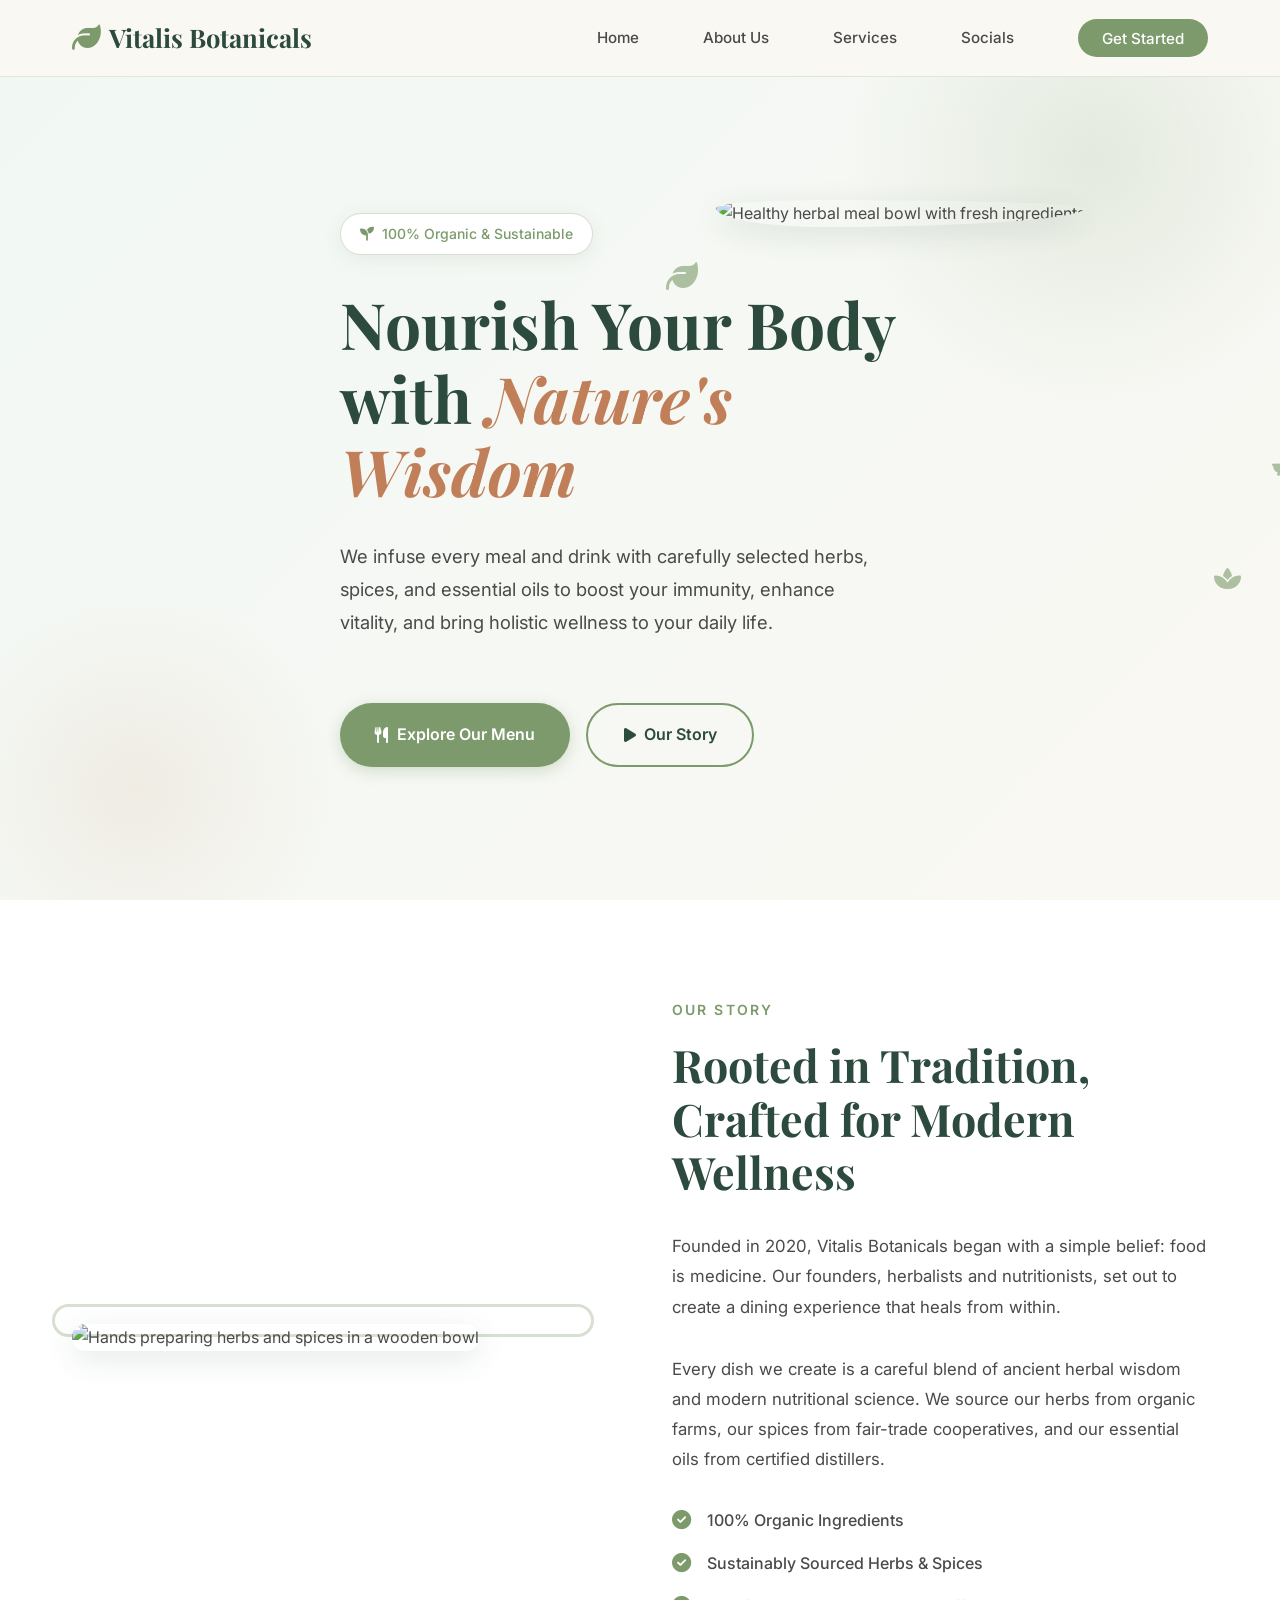
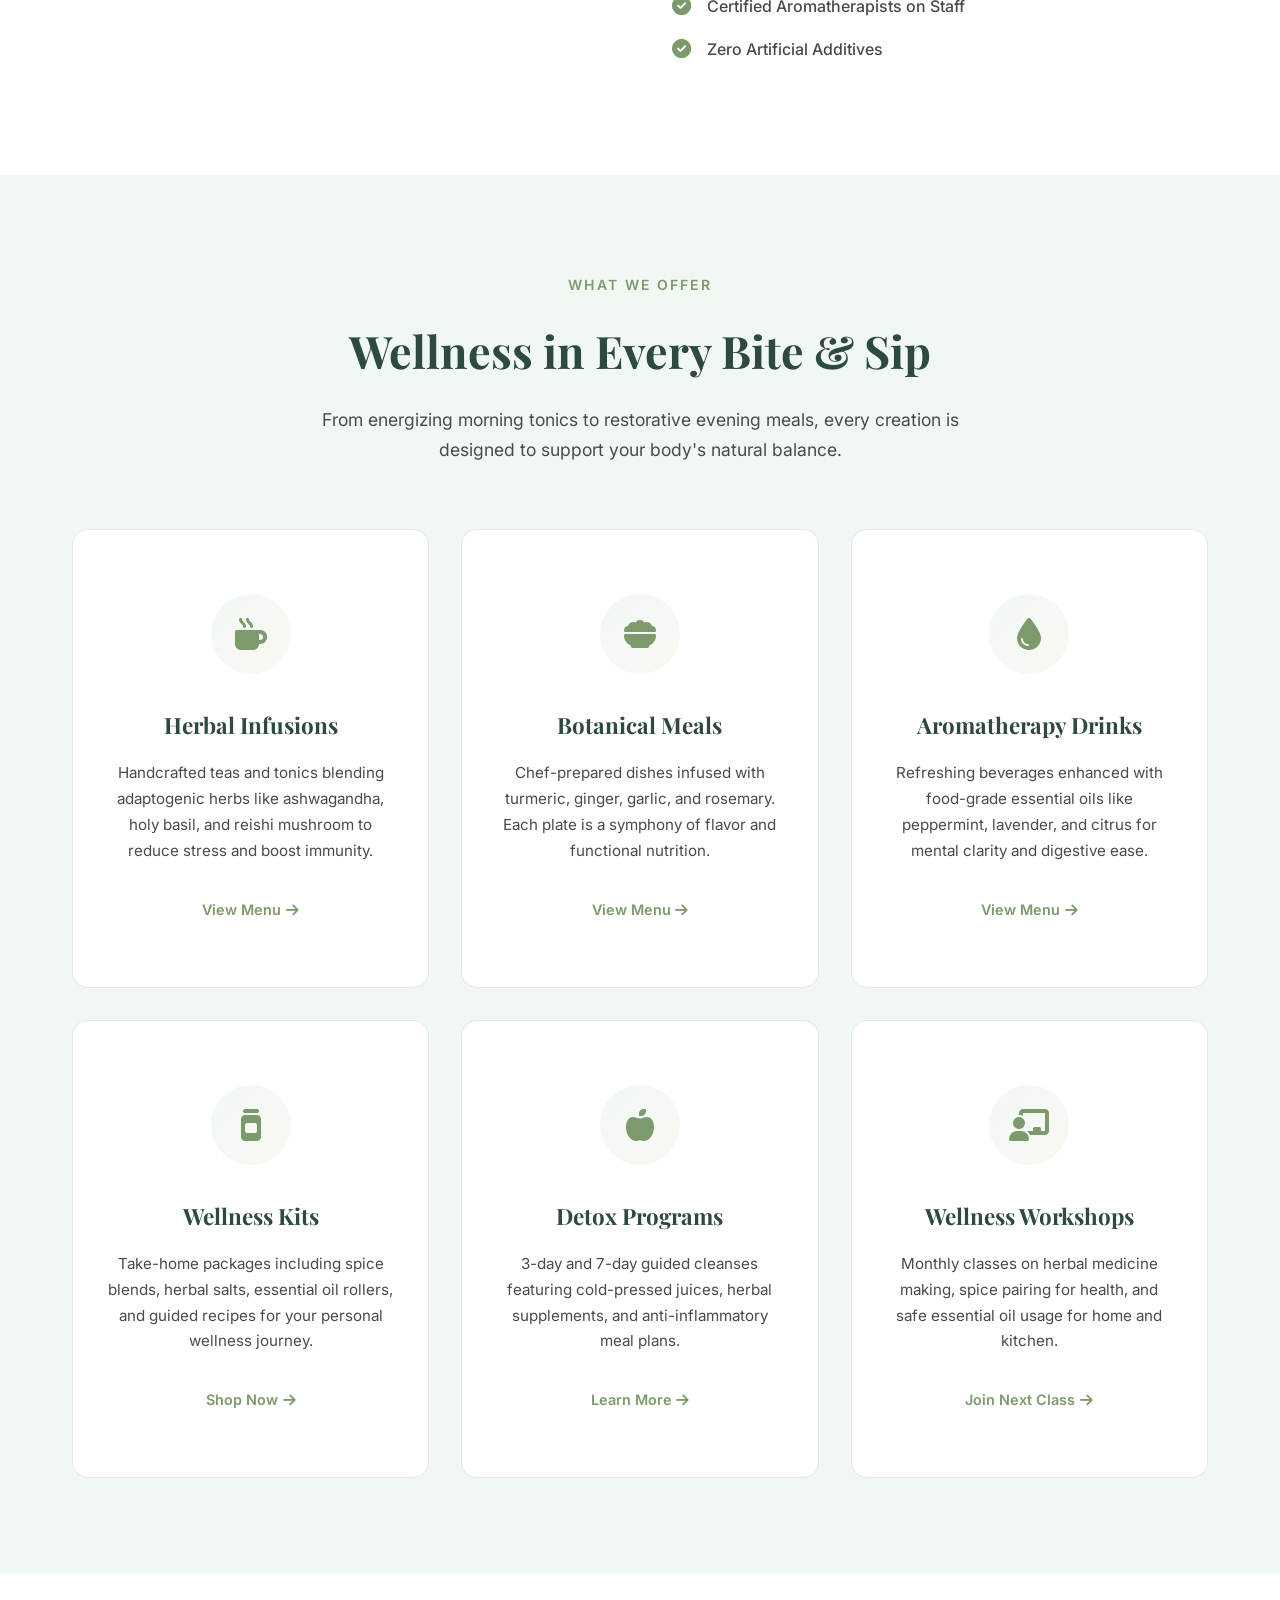
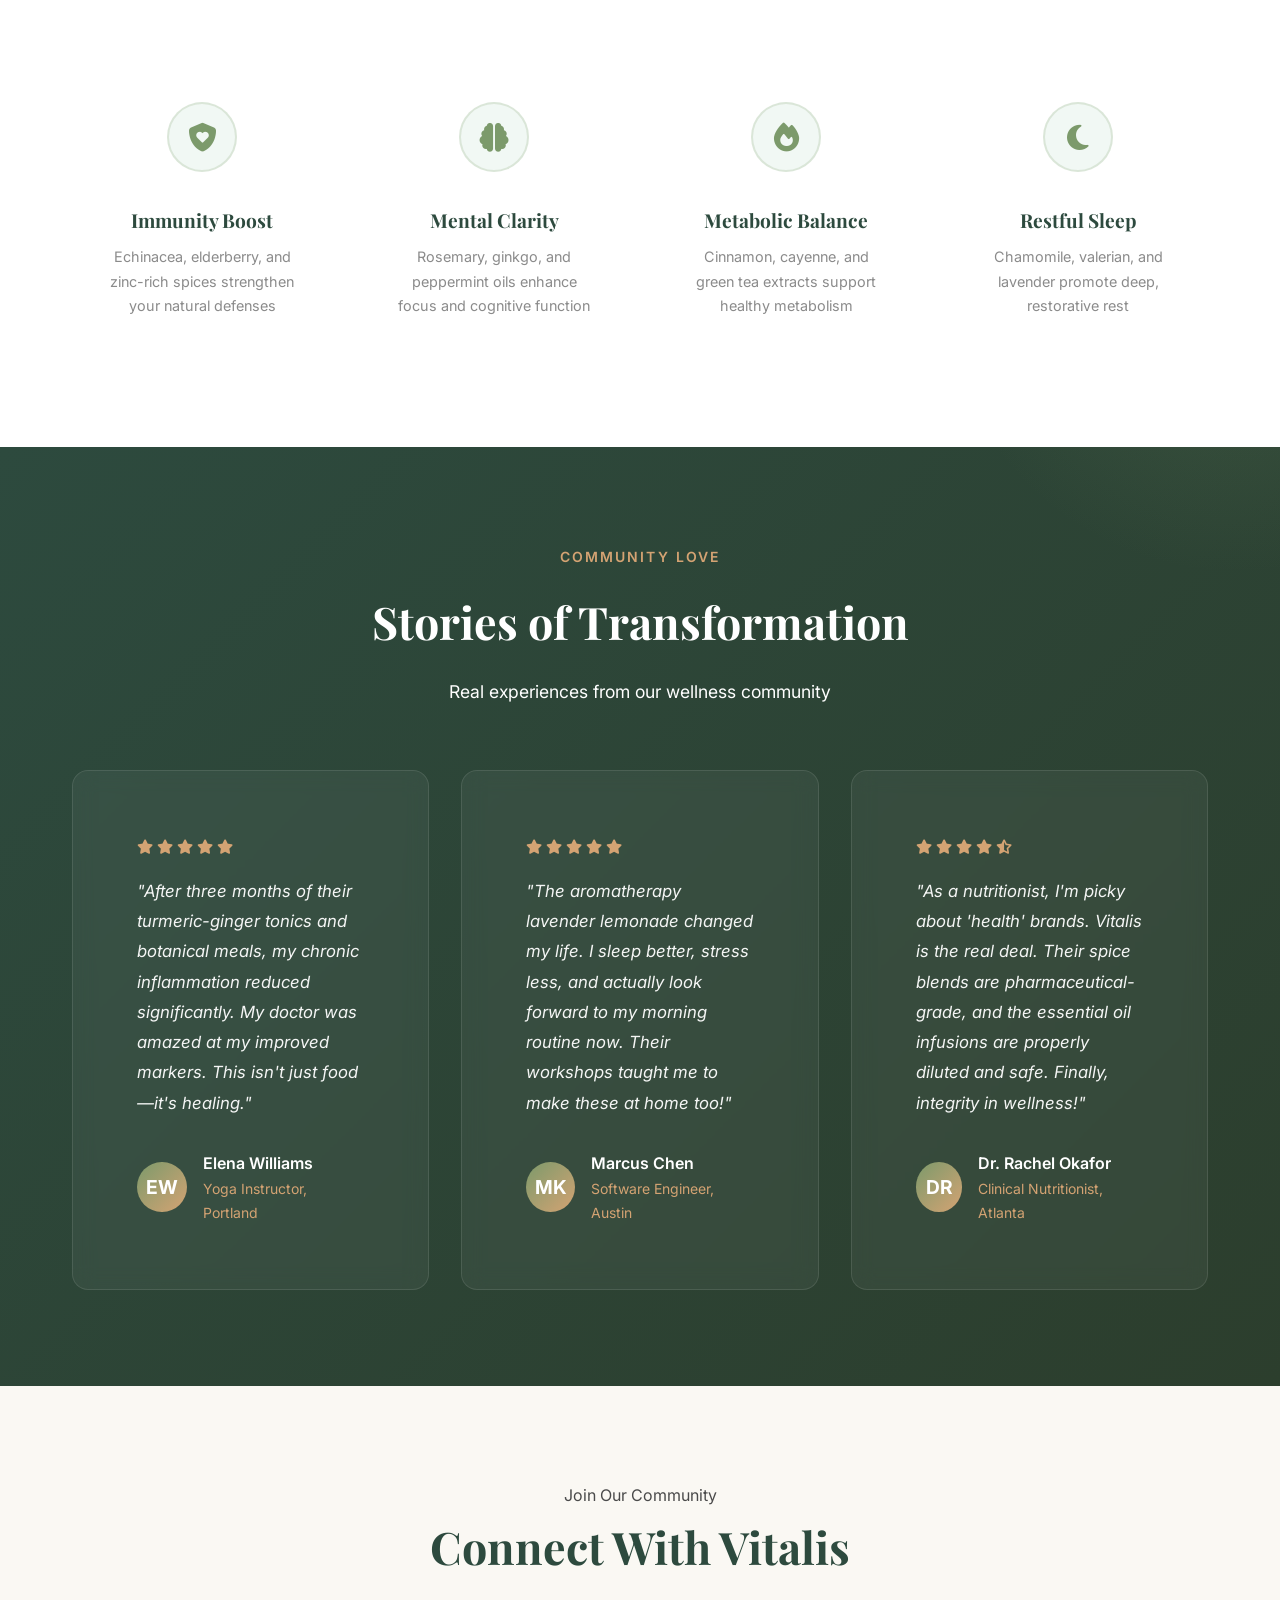
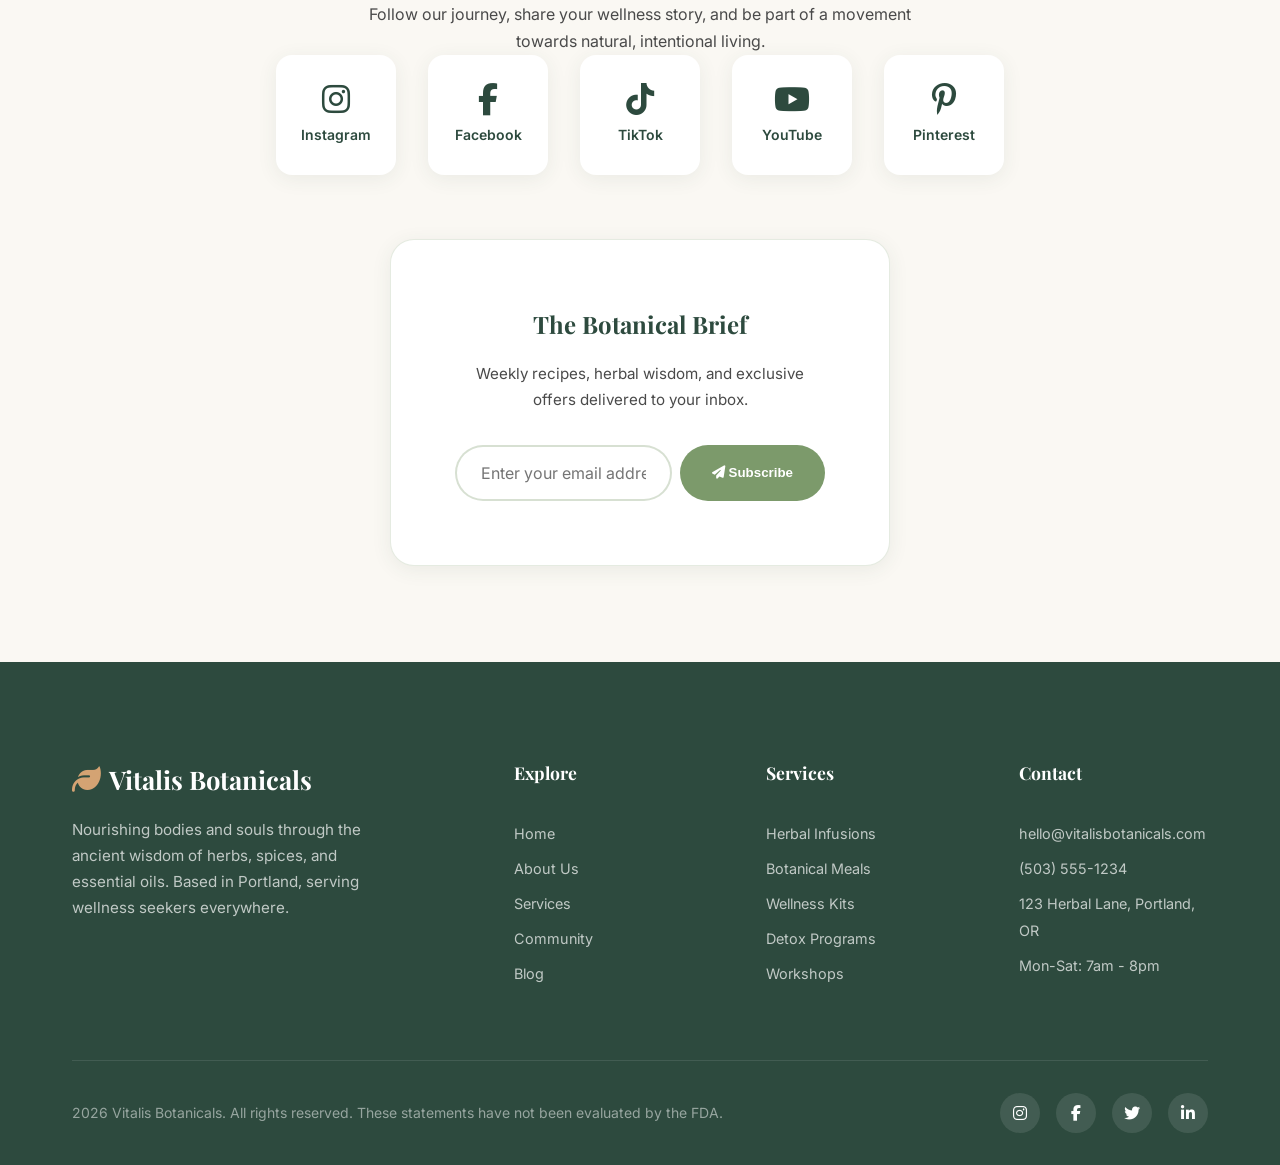
==== index.html @ ae1acfca "Rename Vitalis.html to index.html" ====
<!DOCTYPE html>
<html lang="en">
<head>
    <meta charset="UTF-8">
    <meta name="viewport" content="width=device-width, initial-scale=1.0">
    <title>Vitalis Botanicals — Nourish Your Nature</title>
    <!-- Google Fonts for organic, modern typography -->
    <link rel="preconnect" href="https://fonts.googleapis.com">
    <link href="https://fonts.googleapis.com/css2?family=Playfair+Display:wght@400;600;700&family=Inter:wght@300;400;500;600&display=swap" rel="stylesheet">
    <!-- Font Awesome for icons -->
    <link rel="stylesheet" href="https://cdnjs.cloudflare.com/ajax/libs/font-awesome/6.5.1/css/all.min.css">
    
    <style>
        /* ============================================
           CSS VARIABLES & RESET
           Easy-to-edit color palette for beginners
           ============================================ */
        :root {
            /* Earthy, organic color palette */
            --sage-green: #7c9a6b;
            --forest-green: #2d4a3e;
            --mint-cream: #f1f8f4;
            --warm-cream: #faf8f3;
            --terracotta: #c17f59;
            --golden-amber: #d4a373;
            --deep-brown: #3d2b1f;
            --charcoal: #2c3e2d;
            --text-body: #4a4a4a;
            --text-light: #8b8b8b;
            
            /* Spacing scale */
            --space-xs: 0.5rem;
            --space-sm: 1rem;
            --space-md: 2rem;
            --space-lg: 4rem;
            --space-xl: 6rem;
            
            /* Typography */
            --font-heading: 'Playfair Display', serif;
            --font-body: 'Inter', sans-serif;
            
            /* Effects */
            --radius-sm: 8px;
            --radius-md: 16px;
            --radius-lg: 24px;
            --shadow-soft: 0 4px 20px rgba(45, 74, 62, 0.08);
            --shadow-medium: 0 8px 30px rgba(45, 74, 62, 0.12);
            --transition: all 0.3s ease;
        }

        * {
            margin: 0;
            padding: 0;
            box-sizing: border-box;
        }

        html {
            scroll-behavior: smooth;
        }

        body {
            font-family: var(--font-body);
            background-color: var(--warm-cream);
            color: var(--text-body);
            line-height: 1.7;
            overflow-x: hidden;
        }

        /* ============================================
           UTILITY CLASSES
           Reusable layout helpers
           ============================================ */
        .container {
            max-width: 1200px;
            margin: 0 auto;
            padding: 0 var(--space-md);
        }

        .flex {
            display: flex;
            align-items: center;
        }

        .grid {
            display: grid;
            gap: var(--space-md);
        }

        /* ============================================
           ANIMATIONS
           Simple CSS keyframes for smooth effects
           ============================================ */
        @keyframes fadeInUp {
            from {
                opacity: 0;
                transform: translateY(30px);
            }
            to {
                opacity: 1;
                transform: translateY(0);
            }
        }

        @keyframes float {
            0%, 100% { transform: translateY(0px); }
            50% { transform: translateY(-15px); }
        }

        @keyframes leafSway {
            0%, 100% { transform: rotate(-3deg); }
            50% { transform: rotate(3deg); }
        }

        @keyframes pulse {
            0%, 100% { opacity: 1; }
            50% { opacity: 0.7; }
        }

        .animate-on-scroll {
            opacity: 0;
            transform: translateY(30px);
            transition: opacity 0.8s ease, transform 0.8s ease;
        }

        .animate-on-scroll.visible {
            opacity: 1;
            transform: translateY(0);
        }

        /* ============================================
           NAVIGATION
           Clean header with organic styling
           ============================================ */
        .navbar {
            position: fixed;
            top: 0;
            width: 100%;
            z-index: 1000;
            background: rgba(250, 248, 243, 0.95);
            backdrop-filter: blur(10px);
            border-bottom: 1px solid rgba(124, 154, 107, 0.2);
            padding: var(--space-sm) 0;
            transition: var(--transition);
        }

        .navbar .container {
            justify-content: space-between;
        }

        .logo {
            font-family: var(--font-heading);
            font-size: 1.6rem;
            font-weight: 700;
            color: var(--forest-green);
            text-decoration: none;
            display: flex;
            align-items: center;
            gap: var(--space-xs);
        }

        .logo i {
            color: var(--sage-green);
            font-size: 1.8rem;
        }

        .nav-links {
            display: flex;
            gap: var(--space-lg);
            list-style: none;
        }

        .nav-links a {
            color: var(--text-body);
            text-decoration: none;
            font-weight: 500;
            font-size: 0.95rem;
            transition: var(--transition);
            position: relative;
        }

        .nav-links a:hover {
            color: var(--sage-green);
        }

        .nav-links a::after {
            content: '';
            position: absolute;
            bottom: -4px;
            left: 0;
            width: 0;
            height: 2px;
            background: var(--sage-green);
            transition: var(--transition);
        }

        .nav-links a:hover::after {
            width: 100%;
        }

        .nav-cta {
            background: var(--sage-green);
            color: white !important;
            padding: 0.6rem 1.5rem;
            border-radius: 100px;
            font-weight: 600;
            transition: var(--transition);
        }

        .nav-cta:hover {
            background: var(--forest-green);
            transform: translateY(-2px);
            box-shadow: var(--shadow-soft);
        }

        .nav-cta::after {
            display: none !important;
        }

        .mobile-menu-btn {
            display: none;
            background: none;
            border: none;
            color: var(--forest-green);
            font-size: 1.5rem;
            cursor: pointer;
        }

        /* ============================================
           HERO SECTION
           Organic, nature-inspired landing
           ============================================ */
        .hero {
            min-height: 100vh;
            display: flex;
            align-items: center;
            position: relative;
            padding-top: 80px;
            background: linear-gradient(135deg, var(--mint-cream) 0%, var(--warm-cream) 100%);
            overflow: hidden;
        }

        /* Decorative organic shapes */
        .hero::before {
            content: '';
            position: absolute;
            top: -10%;
            right: -5%;
            width: 500px;
            height: 500px;
            background: radial-gradient(circle, rgba(124, 154, 107, 0.15) 0%, transparent 70%);
            border-radius: 50%;
            animation: float 8s ease-in-out infinite;
        }

        .hero::after {
            content: '';
            position: absolute;
            bottom: -10%;
            left: -5%;
            width: 400px;
            height: 400px;
            background: radial-gradient(circle, rgba(193, 127, 89, 0.1) 0%, transparent 70%);
            border-radius: 50%;
            animation: float 10s ease-in-out infinite reverse;
        }

        .hero-content {
            position: relative;
            z-index: 2;
            max-width: 600px;
        }

        .hero-badge {
            display: inline-flex;
            align-items: center;
            gap: 0.5rem;
            background: white;
            border: 1px solid rgba(124, 154, 107, 0.3);
            padding: 0.5rem 1.2rem;
            border-radius: 100px;
            font-size: 0.875rem;
            color: var(--sage-green);
            margin-bottom: var(--space-md);
            font-weight: 500;
            box-shadow: var(--shadow-soft);
        }

        .hero-badge i {
            animation: leafSway 3s ease-in-out infinite;
        }

        .hero h1 {
            font-family: var(--font-heading);
            font-size: clamp(2.8rem, 5vw, 4.2rem);
            font-weight: 700;
            line-height: 1.15;
            color: var(--forest-green);
            margin-bottom: var(--space-md);
        }

        .hero h1 span {
            color: var(--terracotta);
            font-style: italic;
        }

        .hero p {
            font-size: 1.15rem;
            color: var(--text-body);
            max-width: 550px;
            margin-bottom: var(--space-lg);
            line-height: 1.8;
        }

        .hero-buttons {
            display: flex;
            gap: var(--space-sm);
            flex-wrap: wrap;
        }

        .btn {
            padding: 1rem 2.2rem;
            border-radius: 100px;
            font-weight: 600;
            font-size: 1rem;
            cursor: pointer;
            transition: var(--transition);
            text-decoration: none;
            display: inline-flex;
            align-items: center;
            gap: 0.5rem;
            border: none;
        }

        .btn-primary {
            background: var(--sage-green);
            color: white;
            box-shadow: 0 4px 15px rgba(124, 154, 107, 0.3);
        }

        .btn-primary:hover {
            background: var(--forest-green);
            transform: translateY(-3px);
            box-shadow: var(--shadow-medium);
        }

        .btn-secondary {
            background: transparent;
            color: var(--forest-green);
            border: 2px solid var(--sage-green);
        }

        .btn-secondary:hover {
            background: var(--sage-green);
            color: white;
            transform: translateY(-3px);
        }

        /* Hero image area with organic shapes */
        .hero-visual {
            position: absolute;
            right: 5%;
            top: 50%;
            transform: translateY(-50%);
            width: 500px;
            height: 500px;
            z-index: 2;
        }

        .hero-image-container {
            position: relative;
            width: 100%;
            height: 100%;
        }

        .hero-image {
            width: 100%;
            height: 100%;
            object-fit: cover;
            border-radius: 30% 70% 70% 30% / 30% 30% 70% 70%;
            box-shadow: var(--shadow-medium);
            animation: float 6s ease-in-out infinite;
        }

        .floating-leaf {
            position: absolute;
            font-size: 2rem;
            color: var(--sage-green);
            opacity: 0.6;
            animation: float 5s ease-in-out infinite;
        }

        .floating-leaf:nth-child(2) { top: 10%; left: -10%; animation-delay: 1s; }
        .floating-leaf:nth-child(3) { bottom: 20%; right: -5%; animation-delay: 2s; font-size: 1.5rem; }
        .floating-leaf:nth-child(4) { top: 50%; right: -15%; animation-delay: 3s; font-size: 1.2rem; }

        /* ============================================
           ABOUT SECTION
           Story-driven content with organic layout
           ============================================ */
        .about {
            padding: var(--space-xl) 0;
            background: white;
            position: relative;
        }

        .about-grid {
            grid-template-columns: 1fr 1fr;
            gap: var(--space-lg);
            align-items: center;
        }

        .about-image {
            position: relative;
        }

        .about-image img {
            width: 100%;
            height: 500px;
            object-fit: cover;
            border-radius: var(--radius-lg);
            box-shadow: var(--shadow-medium);
        }

        .about-image::before {
            content: '';
            position: absolute;
            top: -20px;
            left: -20px;
            width: 100%;
            height: 100%;
            border: 3px solid var(--sage-green);
            border-radius: var(--radius-lg);
            z-index: -1;
            opacity: 0.3;
        }

        .about-content .section-label {
            display: inline-block;
            color: var(--sage-green);
            font-weight: 600;
            font-size: 0.875rem;
            text-transform: uppercase;
            letter-spacing: 0.15em;
            margin-bottom: var(--space-sm);
        }

        .about-content h2 {
            font-family: var(--font-heading);
            font-size: clamp(2rem, 4vw, 2.8rem);
            color: var(--forest-green);
            margin-bottom: var(--space-md);
            line-height: 1.2;
        }

        .about-content p {
            color: var(--text-body);
            margin-bottom: var(--space-md);
            font-size: 1.05rem;
            line-height: 1.8;
        }

        .values-list {
            list-style: none;
            margin-top: var(--space-md);
        }

        .values-list li {
            display: flex;
            align-items: center;
            gap: var(--space-sm);
            margin-bottom: var(--space-sm);
            color: var(--text-body);
            font-weight: 500;
        }

        .values-list i {
            color: var(--sage-green);
            font-size: 1.2rem;
        }

        /* ============================================
           SERVICES SECTION
           Card-based offerings with hover effects
           ============================================ */
        .services {
            padding: var(--space-xl) 0;
            background: var(--mint-cream);
            position: relative;
        }

        .section-header {
            text-align: center;
            max-width: 700px;
            margin: 0 auto var(--space-lg);
        }

        .section-header .section-label {
            display: inline-block;
            color: var(--sage-green);
            font-weight: 600;
            font-size: 0.875rem;
            text-transform: uppercase;
            letter-spacing: 0.15em;
            margin-bottom: var(--space-sm);
        }

        .section-header h2 {
            font-family: var(--font-heading);
            font-size: clamp(2rem, 4vw, 2.8rem);
            color: var(--forest-green);
            margin-bottom: var(--space-sm);
        }

        .section-header p {
            color: var(--text-body);
            font-size: 1.1rem;
        }

        .services-grid {
            grid-template-columns: repeat(auto-fit, minmax(300px, 1fr));
            gap: var(--space-md);
        }

        .service-card {
            background: white;
            border-radius: var(--radius-md);
            padding: var(--space-lg) var(--space-md);
            text-align: center;
            transition: var(--transition);
            border: 1px solid rgba(124, 154, 107, 0.2);
            position: relative;
            overflow: hidden;
        }

        .service-card::before {
            content: '';
            position: absolute;
            top: 0;
            left: 0;
            width: 100%;
            height: 4px;
            background: linear-gradient(90deg, var(--sage-green), var(--golden-amber));
            transform: scaleX(0);
            transition: var(--transition);
        }

        .service-card:hover {
            transform: translateY(-8px);
            box-shadow: var(--shadow-medium);
            border-color: transparent;
        }

        .service-card:hover::before {
            transform: scaleX(1);
        }

        .service-icon {
            width: 80px;
            height: 80px;
            background: linear-gradient(135deg, var(--mint-cream), var(--warm-cream));
            border-radius: 50%;
            display: flex;
            align-items: center;
            justify-content: center;
            font-size: 2rem;
            color: var(--sage-green);
            margin: 0 auto var(--space-md);
            transition: var(--transition);
        }

        .service-card:hover .service-icon {
            background: var(--sage-green);
            color: white;
            transform: scale(1.1);
        }

        .service-card h3 {
            font-family: var(--font-heading);
            font-size: 1.4rem;
            color: var(--forest-green);
            margin-bottom: var(--space-sm);
        }

        .service-card p {
            color: var(--text-body);
            font-size: 0.95rem;
            line-height: 1.7;
            margin-bottom: var(--space-md);
        }

        .service-link {
            color: var(--sage-green);
            text-decoration: none;
            font-weight: 600;
            font-size: 0.9rem;
            display: inline-flex;
            align-items: center;
            gap: 0.3rem;
            transition: var(--transition);
        }

        .service-link:hover {
            color: var(--forest-green);
            gap: 0.6rem;
        }

        /* ============================================
           BENEFITS SECTION
           Visual feature highlights
           ============================================ */
        .benefits {
            padding: var(--space-xl) 0;
            background: white;
        }

        .benefits-grid {
            grid-template-columns: repeat(4, 1fr);
            gap: var(--space-md);
        }

        .benefit-item {
            text-align: center;
            padding: var(--space-md);
        }

        .benefit-icon {
            width: 70px;
            height: 70px;
            background: var(--mint-cream);
            border-radius: 50%;
            display: flex;
            align-items: center;
            justify-content: center;
            font-size: 1.8rem;
            color: var(--sage-green);
            margin: 0 auto var(--space-md);
            border: 2px solid rgba(124, 154, 107, 0.2);
        }

        .benefit-item h3 {
            font-family: var(--font-heading);
            font-size: 1.2rem;
            color: var(--forest-green);
            margin-bottom: var(--space-xs);
        }

        .benefit-item p {
            color: var(--text-light);
            font-size: 0.9rem;
        }

        /* ============================================
           TESTIMONIALS / SOCIAL PROOF
           Community validation
           ============================================ */
        .testimonials {
            padding: var(--space-xl) 0;
            background: linear-gradient(135deg, var(--forest-green) 0%, var(--charcoal) 100%);
            color: white;
            position: relative;
            overflow: hidden;
        }

        .testimonials::before {
            content: '';
            position: absolute;
            top: -50%;
            right: -20%;
            width: 600px;
            height: 600px;
            background: radial-gradient(circle, rgba(124, 154, 107, 0.2) 0%, transparent 70%);
            border-radius: 50%;
        }

        .testimonials .section-header h2,
        .testimonials .section-header p {
            color: white;
        }

        .testimonials .section-label {
            color: var(--golden-amber);
        }

        .testimonials-grid {
            grid-template-columns: repeat(auto-fit, minmax(350px, 1fr));
            gap: var(--space-md);
        }

        .testimonial-card {
            background: rgba(255, 255, 255, 0.05);
            backdrop-filter: blur(10px);
            border: 1px solid rgba(255, 255, 255, 0.1);
            border-radius: var(--radius-md);
            padding: var(--space-lg);
            transition: var(--transition);
        }

        .testimonial-card:hover {
            background: rgba(255, 255, 255, 0.1);
            transform: translateY(-5px);
        }

        .testimonial-stars {
            color: var(--golden-amber);
            margin-bottom: var(--space-sm);
            font-size: 0.9rem;
        }

        .testimonial-text {
            font-size: 1.05rem;
            line-height: 1.8;
            margin-bottom: var(--space-md);
            font-style: italic;
            opacity: 0.95;
        }

        .testimonial-author {
            display: flex;
            align-items: center;
            gap: var(--space-sm);
        }

        .author-avatar {
            width: 50px;
            height: 50px;
            border-radius: 50%;
            background: linear-gradient(135deg, var(--sage-green), var(--golden-amber));
            display: flex;
            align-items: center;
            justify-content: center;
            font-weight: 700;
            color: white;
            font-size: 1.2rem;
        }

        .author-info h4 {
            font-weight: 600;
            font-size: 1rem;
            color: white;
        }

        .author-info p {
            color: var(--golden-amber);
            font-size: 0.875rem;
        }

        /* ============================================
           SOCIALS / NEWSLETTER SECTION
           Community connection and engagement
           ============================================ */
        .socials {
            padding: var(--space-xl) 0;
            background: var(--warm-cream);
            text-align: center;
        }

        .socials-content {
            max-width: 600px;
            margin: 0 auto;
        }

        .socials h2 {
            font-family: var(--font-heading);
            font-size: clamp(2rem, 4vw, 2.8rem);
            color: var(--forest-green);
            margin-bottom: var(--space-sm);
        }

        .socials > .container > p {
            color: var(--text-body);
            font-size: 1.1rem;
            margin-bottom: var(--space-lg);
            max-width: 500px;
            margin-left: auto;
            margin-right: auto;
        }

        .social-grid {
            display: flex;
            justify-content: center;
            gap: var(--space-md);
            margin-bottom: var(--space-lg);
            flex-wrap: wrap;
        }

        .social-card {
            width: 120px;
            height: 120px;
            background: white;
            border-radius: var(--radius-md);
            display: flex;
            flex-direction: column;
            align-items: center;
            justify-content: center;
            gap: var(--space-xs);
            text-decoration: none;
            color: var(--forest-green);
            border: 2px solid transparent;
            transition: var(--transition);
            box-shadow: var(--shadow-soft);
        }

        .social-card i {
            font-size: 2rem;
            transition: var(--transition);
        }

        .social-card span {
            font-size: 0.875rem;
            font-weight: 600;
        }

        .social-card:hover {
            border-color: var(--sage-green);
            transform: translateY(-5px);
            box-shadow: var(--shadow-medium);
        }

        .social-card:hover i {
            color: var(--sage-green);
            transform: scale(1.2);
        }

        /* Newsletter signup */
        .newsletter {
            background: white;
            border-radius: var(--radius-lg);
            padding: var(--space-lg);
            box-shadow: var(--shadow-soft);
            max-width: 500px;
            margin: 0 auto;
            border: 1px solid rgba(124, 154, 107, 0.2);
        }

        .newsletter h3 {
            font-family: var(--font-heading);
            color: var(--forest-green);
            margin-bottom: var(--space-sm);
            font-size: 1.5rem;
        }

        .newsletter p {
            color: var(--text-body);
            margin-bottom: var(--space-md);
            font-size: 0.95rem;
        }

        .newsletter-form {
            display: flex;
            gap: var(--space-xs);
            flex-wrap: wrap;
        }

        .newsletter-form input {
            flex: 1;
            padding: 1rem 1.5rem;
            border: 2px solid rgba(124, 154, 107, 0.3);
            border-radius: 100px;
            font-family: var(--font-body);
            font-size: 1rem;
            outline: none;
            transition: var(--transition);
            min-width: 200px;
        }

        .newsletter-form input:focus {
            border-color: var(--sage-green);
            box-shadow: 0 0 0 3px rgba(124, 154, 107, 0.1);
        }

        .newsletter-form button {
            padding: 1rem 2rem;
            background: var(--sage-green);
            color: white;
            border: none;
            border-radius: 100px;
            font-weight: 600;
            cursor: pointer;
            transition: var(--transition);
            white-space: nowrap;
        }

        .newsletter-form button:hover {
            background: var(--forest-green);
            transform: translateY(-2px);
        }

        /* ============================================
           FOOTER
           Clean, organized footer
           ============================================ */
        .footer {
            background: var(--forest-green);
            color: rgba(255, 255, 255, 0.8);
            padding: var(--space-xl) 0 var(--space-md);
        }

        .footer-grid {
            grid-template-columns: 2fr 1fr 1fr 1fr;
            gap: var(--space-lg);
            margin-bottom: var(--space-lg);
        }

        .footer-brand .logo {
            color: white;
            margin-bottom: var(--space-sm);
        }

        .footer-brand .logo i {
            color: var(--golden-amber);
        }

        .footer-brand p {
            font-size: 0.95rem;
            line-height: 1.7;
            max-width: 300px;
            color: rgba(255, 255, 255, 0.7);
        }

        .footer-links h4 {
            font-family: var(--font-heading);
            color: white;
            margin-bottom: var(--space-md);
            font-size: 1.1rem;
        }

        .footer-links ul {
            list-style: none;
        }

        .footer-links li {
            margin-bottom: var(--space-xs);
        }

        .footer-links a {
            color: rgba(255, 255, 255, 0.7);
            text-decoration: none;
            font-size: 0.9rem;
            transition: var(--transition);
        }

        .footer-links a:hover {
            color: var(--golden-amber);
        }

        .footer-bottom {
            border-top: 1px solid rgba(255, 255, 255, 0.1);
            padding-top: var(--space-md);
            display: flex;
            justify-content: space-between;
            align-items: center;
            flex-wrap: wrap;
            gap: var(--space-sm);
        }

        .footer-bottom p {
            font-size: 0.875rem;
            color: rgba(255, 255, 255, 0.5);
        }

        .footer-socials {
            display: flex;
            gap: var(--space-sm);
        }

        .footer-socials a {
            width: 40px;
            height: 40px;
            border-radius: 50%;
            background: rgba(255, 255, 255, 0.1);
            display: flex;
            align-items: center;
            justify-content: center;
            color: white;
            text-decoration: none;
            transition: var(--transition);
        }

        .footer-socials a:hover {
            background: var(--sage-green);
            transform: translateY(-3px);
        }

        /* ============================================
           RESPONSIVE DESIGN
           Mobile-friendly adjustments
           ============================================ */
        @media (max-width: 1024px) {
            .hero-visual {
                display: none;
            }
            
            .about-grid {
                grid-template-columns: 1fr;
            }
            
            .about-image {
                order: -1;
            }
            
            .benefits-grid {
                grid-template-columns: repeat(2, 1fr);
            }
            
            .footer-grid {
                grid-template-columns: 1fr 1fr;
            }
        }

        @media (max-width: 768px) {
            .nav-links {
                display: none;
                position: absolute;
                top: 100%;
                left: 0;
                right: 0;
                background: var(--warm-cream);
                flex-direction: column;
                padding: var(--space-md);
                border-top: 1px solid rgba(124, 154, 107, 0.2);
                box-shadow: var(--shadow-soft);
            }
            
            .nav-links.active {
                display: flex;
            }
            
            .mobile-menu-btn {
                display: block;
            }
            
            .hero h1 {
                font-size: 2.5rem;
            }
            
            .hero-buttons {
                flex-direction: column;
            }
            
            .btn {
                width: 100%;
                justify-content: center;
            }
            
            .benefits-grid {
                grid-template-columns: 1fr;
            }
            
            .steps {
                flex-direction: column;
            }
            
            .footer-grid {
                grid-template-columns: 1fr;
            }
            
            .newsletter-form {
                flex-direction: column;
            }
            
            .newsletter-form input,
            .newsletter-form button {
                width: 100%;
            }
        }

        /* ============================================
           SCROLLBAR STYLING
           Custom scrollbar for polish
           ============================================ */
        ::-webkit-scrollbar {
            width: 10px;
        }

        ::-webkit-scrollbar-track {
            background: var(--warm-cream);
        }

        ::-webkit-scrollbar-thumb {
            background: var(--sage-green);
            border-radius: 5px;
        }

        ::-webkit-scrollbar-thumb:hover {
            background: var(--forest-green);
        }
    </style>
</head>
<body>

    <!-- ============================================
         NAVIGATION
         Fixed header with smooth scroll links
         ============================================ -->
    <nav class="navbar">
        <div class="container flex">
            <a href="#" class="logo">
                <i class="fas fa-leaf"></i>
                Vitalis Botanicals
            </a>
            
            <ul class="nav-links" id="navLinks">
                <li><a href="#home">Home</a></li>
                <li><a href="#about">About Us</a></li>
                <li><a href="#services">Services</a></li>
                <li><a href="#socials">Socials</a></li>
                <li><a href="#contact" class="nav-cta">Get Started</a></li>
            </ul>
            
            <button class="mobile-menu-btn" id="mobileMenuBtn" aria-label="Toggle menu">
                <i class="fas fa-bars"></i>
            </button>
        </div>
    </nav>

    <!-- ============================================
         HERO SECTION (HOME)
         Main landing with nature-inspired design
         ============================================ -->
    <section class="hero" id="home">
        <div class="container">
            <div class="hero-content">
                <div class="hero-badge">
                    <i class="fas fa-seedling"></i>
                    100% Organic & Sustainable
                </div>
                
                <h1>
                    Nourish Your Body with <span>Nature's Wisdom</span>
                </h1>
                
                <p>
                    We infuse every meal and drink with carefully selected herbs, spices, and essential oils to boost your immunity, enhance vitality, and bring holistic wellness to your daily life.
                </p>
                
                <div class="hero-buttons">
                    <a href="#services" class="btn btn-primary">
                        <i class="fas fa-utensils"></i>
                        Explore Our Menu
                    </a>
                    <a href="#about" class="btn btn-secondary">
                        <i class="fas fa-play"></i>
                        Our Story
                    </a>
                </div>
            </div>
            
            <!-- Organic visual with floating elements -->
            <div class="hero-visual">
                <div class="hero-image-container">
                    <img src="https://images.unsplash.com/photo-1512621776951-a57141f2eefd?w=500&h=500&fit=crop" alt="Healthy herbal meal bowl with fresh ingredients" class="hero-image">
                    <div class="floating-leaf"><i class="fas fa-leaf"></i></div>
                    <div class="floating-leaf"><i class="fas fa-spa"></i></div>
                    <div class="floating-leaf"><i class="fas fa-mortar-pestle"></i></div>
                </div>
            </div>
        </div>
    </section>

    <!-- ============================================
         ABOUT US SECTION
         Company story and mission
         ============================================ -->
    <section class="about" id="about">
        <div class="container">
            <div class="grid about-grid">
                <div class="about-image animate-on-scroll">
                    <img src="https://images.unsplash.com/photo-1544367567-0f2fcb009e0b?w=600&h=500&fit=crop" alt="Hands preparing herbs and spices in a wooden bowl">
                </div>
                
                <div class="about-content animate-on-scroll">
                    <span class="section-label">Our Story</span>
                    <h2>Rooted in Tradition, Crafted for Modern Wellness</h2>
                    <p>
                        Founded in 2020, Vitalis Botanicals began with a simple belief: food is medicine. Our founders, herbalists and nutritionists, set out to create a dining experience that heals from within.
                    </p>
                    <p>
                        Every dish we create is a careful blend of ancient herbal wisdom and modern nutritional science. We source our herbs from organic farms, our spices from fair-trade cooperatives, and our essential oils from certified distillers.
                    </p>
                    
                    <ul class="values-list">
                        <li>
                            <i class="fas fa-check-circle"></i>
                            <span>100% Organic Ingredients</span>
                        </li>
                        <li>
                            <i class="fas fa-check-circle"></i>
                            <span>Sustainably Sourced Herbs & Spices</span>
                        </li>
                        <li>
                            <i class="fas fa-check-circle"></i>
                            <span>Certified Aromatherapists on Staff</span>
                        </li>
                        <li>
                            <i class="fas fa-check-circle"></i>
                            <span>Zero Artificial Additives</span>
                        </li>
                    </ul>
                </div>
            </div>
        </div>
    </section>

    <!-- ============================================
         SERVICES SECTION
         What we offer to customers
         ============================================ -->
    <section class="services" id="services">
        <div class="container">
            <div class="section-header animate-on-scroll">
                <span class="section-label">What We Offer</span>
                <h2>Wellness in Every Bite & Sip</h2>
                <p>From energizing morning tonics to restorative evening meals, every creation is designed to support your body's natural balance.</p>
            </div>
            
            <div class="grid services-grid">
                <div class="service-card animate-on-scroll">
                    <div class="service-icon">
                        <i class="fas fa-mug-hot"></i>
                    </div>
                    <h3>Herbal Infusions</h3>
                    <p>Handcrafted teas and tonics blending adaptogenic herbs like ashwagandha, holy basil, and reishi mushroom to reduce stress and boost immunity.</p>
                    <a href="#" class="service-link">
                        View Menu <i class="fas fa-arrow-right"></i>
                    </a>
                </div>
                
                <div class="service-card animate-on-scroll">
                    <div class="service-icon">
                        <i class="fas fa-bowl-food"></i>
                    </div>
                    <h3>Botanical Meals</h3>
                    <p>Chef-prepared dishes infused with turmeric, ginger, garlic, and rosemary. Each plate is a symphony of flavor and functional nutrition.</p>
                    <a href="#" class="service-link">
                        View Menu <i class="fas fa-arrow-right"></i>
                    </a>
                </div>
                
                <div class="service-card animate-on-scroll">
                    <div class="service-icon">
                        <i class="fas fa-droplet"></i>
                    </div>
                    <h3>Aromatherapy Drinks</h3>
                    <p>Refreshing beverages enhanced with food-grade essential oils like peppermint, lavender, and citrus for mental clarity and digestive ease.</p>
                    <a href="#" class="service-link">
                        View Menu <i class="fas fa-arrow-right"></i>
                    </a>
                </div>
                
                <div class="service-card animate-on-scroll">
                    <div class="service-icon">
                        <i class="fas fa-jar"></i>
                    </div>
                    <h3>Wellness Kits</h3>
                    <p>Take-home packages including spice blends, herbal salts, essential oil rollers, and guided recipes for your personal wellness journey.</p>
                    <a href="#" class="service-link">
                        Shop Now <i class="fas fa-arrow-right"></i>
                    </a>
                </div>
                
                <div class="service-card animate-on-scroll">
                    <div class="service-icon">
                        <i class="fas fa-apple-whole"></i>
                    </div>
                    <h3>Detox Programs</h3>
                    <p>3-day and 7-day guided cleanses featuring cold-pressed juices, herbal supplements, and anti-inflammatory meal plans.</p>
                    <a href="#" class="service-link">
                        Learn More <i class="fas fa-arrow-right"></i>
                    </a>
                </div>
                
                <div class="service-card animate-on-scroll">
                    <div class="service-icon">
                        <i class="fas fa-chalkboard-user"></i>
                    </div>
                    <h3>Wellness Workshops</h3>
                    <p>Monthly classes on herbal medicine making, spice pairing for health, and safe essential oil usage for home and kitchen.</p>
                    <a href="#" class="service-link">
                        Join Next Class <i class="fas fa-arrow-right"></i>
                    </a>
                </div>
            </div>
        </div>
    </section>

    <!-- ============================================
         BENEFITS SECTION
         Key health advantages
         ============================================ -->
    <section class="benefits">
        <div class="container">
            <div class="grid benefits-grid">
                <div class="benefit-item animate-on-scroll">
                    <div class="benefit-icon">
                        <i class="fas fa-shield-heart"></i>
                    </div>
                    <h3>Immunity Boost</h3>
                    <p>Echinacea, elderberry, and zinc-rich spices strengthen your natural defenses</p>
                </div>
                
                <div class="benefit-item animate-on-scroll">
                    <div class="benefit-icon">
                        <i class="fas fa-brain"></i>
                    </div>
                    <h3>Mental Clarity</h3>
                    <p>Rosemary, ginkgo, and peppermint oils enhance focus and cognitive function</p>
                </div>
                
                <div class="benefit-item animate-on-scroll">
                    <div class="benefit-icon">
                        <i class="fas fa-fire"></i>
                    </div>
                    <h3>Metabolic Balance</h3>
                    <p>Cinnamon, cayenne, and green tea extracts support healthy metabolism</p>
                </div>
                
                <div class="benefit-item animate-on-scroll">
                    <div class="benefit-icon">
                        <i class="fas fa-moon"></i>
                    </div>
                    <h3>Restful Sleep</h3>
                    <p>Chamomile, valerian, and lavender promote deep, restorative rest</p>
                </div>
            </div>
        </div>
    </section>

    <!-- ============================================
         TESTIMONIALS
         Customer reviews and success stories
         ============================================ -->
    <section class="testimonials">
        <div class="container">
            <div class="section-header animate-on-scroll">
                <span class="section-label">Community Love</span>
                <h2>Stories of Transformation</h2>
                <p>Real experiences from our wellness community</p>
            </div>
            
            <div class="grid testimonials-grid">
                <div class="testimonial-card animate-on-scroll">
                    <div class="testimonial-stars">
                        <i class="fas fa-star"></i>
                        <i class="fas fa-star"></i>
                        <i class="fas fa-star"></i>
                        <i class="fas fa-star"></i>
                        <i class="fas fa-star"></i>
                    </div>
                    <p class="testimonial-text">
                        "After three months of their turmeric-ginger tonics and botanical meals, my chronic inflammation reduced significantly. My doctor was amazed at my improved markers. This isn't just food—it's healing."
                    </p>
                    <div class="testimonial-author">
                        <div class="author-avatar">EW</div>
                        <div class="author-info">
                            <h4>Elena Williams</h4>
                            <p>Yoga Instructor, Portland</p>
                        </div>
                    </div>
                </div>
                
                <div class="testimonial-card animate-on-scroll">
                    <div class="testimonial-stars">
                        <i class="fas fa-star"></i>
                        <i class="fas fa-star"></i>
                        <i class="fas fa-star"></i>
                        <i class="fas fa-star"></i>
                        <i class="fas fa-star"></i>
                    </div>
                    <p class="testimonial-text">
                        "The aromatherapy lavender lemonade changed my life. I sleep better, stress less, and actually look forward to my morning routine now. Their workshops taught me to make these at home too!"
                    </p>
                    <div class="testimonial-author">
                        <div class="author-avatar">MK</div>
                        <div class="author-info">
                            <h4>Marcus Chen</h4>
                            <p>Software Engineer, Austin</p>
                        </div>
                    </div>
                </div>
                
                <div class="testimonial-card animate-on-scroll">
                    <div class="testimonial-stars">
                        <i class="fas fa-star"></i>
                        <i class="fas fa-star"></i>
                        <i class="fas fa-star"></i>
                        <i class="fas fa-star"></i>
                        <i class="fas fa-star-half-alt"></i>
                    </div>
                    <p class="testimonial-text">
                        "As a nutritionist, I'm picky about 'health' brands. Vitalis is the real deal. Their spice blends are pharmaceutical-grade, and the essential oil infusions are properly diluted and safe. Finally, integrity in wellness!"
                    </p>
                    <div class="testimonial-author">
                        <div class="author-avatar">DR</div>
                        <div class="author-info">
                            <h4>Dr. Rachel Okafor</h4>
                            <p>Clinical Nutritionist, Atlanta</p>
                        </div>
                    </div>
                </div>
            </div>
        </div>
    </section>

    <!-- ============================================
         SOCIALS SECTION
         Connect with community and newsletter
         ============================================ -->
    <section class="socials" id="socials">
        <div class="container">
            <div class="socials-content animate-on-scroll">
                <span class="section-label">Join Our Community</span>
                <h2>Connect With Vitalis</h2>
                <p>Follow our journey, share your wellness story, and be part of a movement towards natural, intentional living.</p>
            </div>
            
            <div class="social-grid animate-on-scroll">
                <a href="https://instagram.com" target="_blank" class="social-card" aria-label="Instagram">
                    <i class="fab fa-instagram"></i>
                    <span>Instagram</span>
                </a>
                <a href="https://facebook.com" target="_blank" class="social-card" aria-label="Facebook">
                    <i class="fab fa-facebook-f"></i>
                    <span>Facebook</span>
                </a>
                <a href="https://tiktok.com" target="_blank" class="social-card" aria-label="TikTok">
                    <i class="fab fa-tiktok"></i>
                    <span>TikTok</span>
                </a>
                <a href="https://youtube.com" target="_blank" class="social-card" aria-label="YouTube">
                    <i class="fab fa-youtube"></i>
                    <span>YouTube</span>
                </a>
                <a href="https://pinterest.com" target="_blank" class="social-card" aria-label="Pinterest">
                    <i class="fab fa-pinterest-p"></i>
                    <span>Pinterest</span>
                </a>
            </div>
            
            <div class="newsletter animate-on-scroll">
                <h3>The Botanical Brief</h3>
                <p>Weekly recipes, herbal wisdom, and exclusive offers delivered to your inbox.</p>
                <form class="newsletter-form" onsubmit="handleSubscribe(event)">
                    <input type="email" placeholder="Enter your email address" required aria-label="Email for newsletter">
                    <button type="submit">
                        <i class="fas fa-paper-plane"></i> Subscribe
                    </button>
                </form>
                <p id="subscribeMessage" style="margin-top: var(--space-sm); color: var(--sage-green); font-weight: 600; display: none;">
                    <i class="fas fa-check-circle"></i> Welcome to the family! Check your inbox.
                </p>
            </div>
        </div>
    </section>

    <!-- ============================================
         FOOTER
         Comprehensive site footer with contact
         ============================================ -->
    <footer class="footer" id="contact">
        <div class="container">
            <div class="grid footer-grid">
                <div class="footer-brand">
                    <a href="#" class="logo">
                        <i class="fas fa-leaf"></i>
                        Vitalis Botanicals
                    </a>
                    <p>Nourishing bodies and souls through the ancient wisdom of herbs, spices, and essential oils. Based in Portland, serving wellness seekers everywhere.</p>
                </div>
                
                <div class="footer-links">
                    <h4>Explore</h4>
                    <ul>
                        <li><a href="#home">Home</a></li>
                        <li><a href="#about">About Us</a></li>
                        <li><a href="#services">Services</a></li>
                        <li><a href="#socials">Community</a></li>
                        <li><a href="#">Blog</a></li>
                    </ul>
                </div>
                
                <div class="footer-links">
                    <h4>Services</h4>
                    <ul>
                        <li><a href="#">Herbal Infusions</a></li>
                        <li><a href="#">Botanical Meals</a></li>
                        <li><a href="#">Wellness Kits</a></li>
                        <li><a href="#">Detox Programs</a></li>
                        <li><a href="#">Workshops</a></li>
                    </ul>
                </div>
                
                <div class="footer-links">
                    <h4>Contact</h4>
                    <ul>
                        <li><a href="mailto:hello@vitalisbotanicals.com">hello@vitalisbotanicals.com</a></li>
                        <li><a href="tel:+15035551234">(503) 555-1234</a></li>
                        <li><a href="#">123 Herbal Lane, Portland, OR</a></li>
                        <li><a href="#">Mon-Sat: 7am - 8pm</a></li>
                    </ul>
                </div>
            </div>
            
            <div class="footer-bottom">
                <p> 2026 Vitalis Botanicals. All rights reserved. These statements have not been evaluated by the FDA.</p>
                <div class="footer-socials">
                    <a href="https://instagram.com" target="_blank" aria-label="Instagram"><i class="fab fa-instagram"></i></a>
                    <a href="https://facebook.com" target="_blank" aria-label="Facebook"><i class="fab fa-facebook-f"></i></a>
                    <a href="https://twitter.com" target="_blank" aria-label="Twitter"><i class="fab fa-twitter"></i></a>
                    <a href="https://linkedin.com" target="_blank" aria-label="LinkedIn"><i class="fab fa-linkedin-in"></i></a>
                </div>
            </div>
        </div>
    </footer>

    <!-- ============================================
         JAVASCRIPT
         Interactive functions for the page
         ============================================ -->
    <script>
        // Intersection Observer for scroll animations
        // Watches elements and fades them in when they enter viewport
        const observerOptions = {
            root: null,
            rootMargin: '0px',
            threshold: 0.1
        };

        const observer = new IntersectionObserver((entries) => {
            entries.forEach(entry => {
                if (entry.isIntersecting) {
                    entry.target.classList.add('visible');
                    observer.unobserve(entry.target);
                }
            });
        }, observerOptions);

        // Observe all animated elements
        document.querySelectorAll('.animate-on-scroll').forEach((el) => {
            observer.observe(el);
        });

        // Mobile menu toggle functionality
        const mobileBtn = document.getElementById('mobileMenuBtn');
        const navLinks = document.getElementById('navLinks');

        mobileBtn.addEventListener('click', () => {
            navLinks.classList.toggle('active');
            const icon = mobileBtn.querySelector('i');
            if (navLinks.classList.contains('active')) {
                icon.classList.remove('fa-bars');
                icon.classList.add('fa-times');
            } else {
                icon.classList.remove('fa-times');
                icon.classList.add('fa-bars');
            }
        });

        // Close mobile menu when clicking a link
        document.querySelectorAll('.nav-links a').forEach(link => {
            link.addEventListener('click', () => {
                navLinks.classList.remove('active');
                mobileBtn.querySelector('i').classList.remove('fa-times');
                mobileBtn.querySelector('i').classList.add('fa-bars');
            });
        });

        // Newsletter subscription handler
        function handleSubscribe(event) {
            event.preventDefault();
            const message = document.getElementById('subscribeMessage');
            const form = event.target;
            
            // Show success message
            message.style.display = 'block';
            message.style.animation = 'fadeInUp 0.5s ease';
            
            // Reset form
            form.reset();
            
            // Hide message after 5 seconds
            setTimeout(() => {
                message.style.display = 'none';
            }, 5000);
        }

        // Smooth scroll for all anchor links
        document.querySelectorAll('a[href^="#"]').forEach(anchor => {
            anchor.addEventListener('click', function (e) {
                e.preventDefault();
                const targetId = this.getAttribute('href');
                if (targetId === '#') return;
                
                const target = document.querySelector(targetId);
                if (target) {
                    const headerOffset = 80;
                    const elementPosition = target.getBoundingClientRect().top;
                    const offsetPosition = elementPosition + window.pageYOffset - headerOffset;

                    window.scrollTo({
                        top: offsetPosition,
                        behavior: 'smooth'
                    });
                }
            });
        });

        // Add shadow to navbar on scroll
        window.addEventListener('scroll', () => {
            const navbar = document.querySelector('.navbar');
            if (window.scrollY > 50) {
                navbar.style.boxShadow = '0 2px 20px rgba(45, 74, 62, 0.1)';
            } else {
                navbar.style.boxShadow = 'none';
            }
        });
    </script>
</body>
</html>
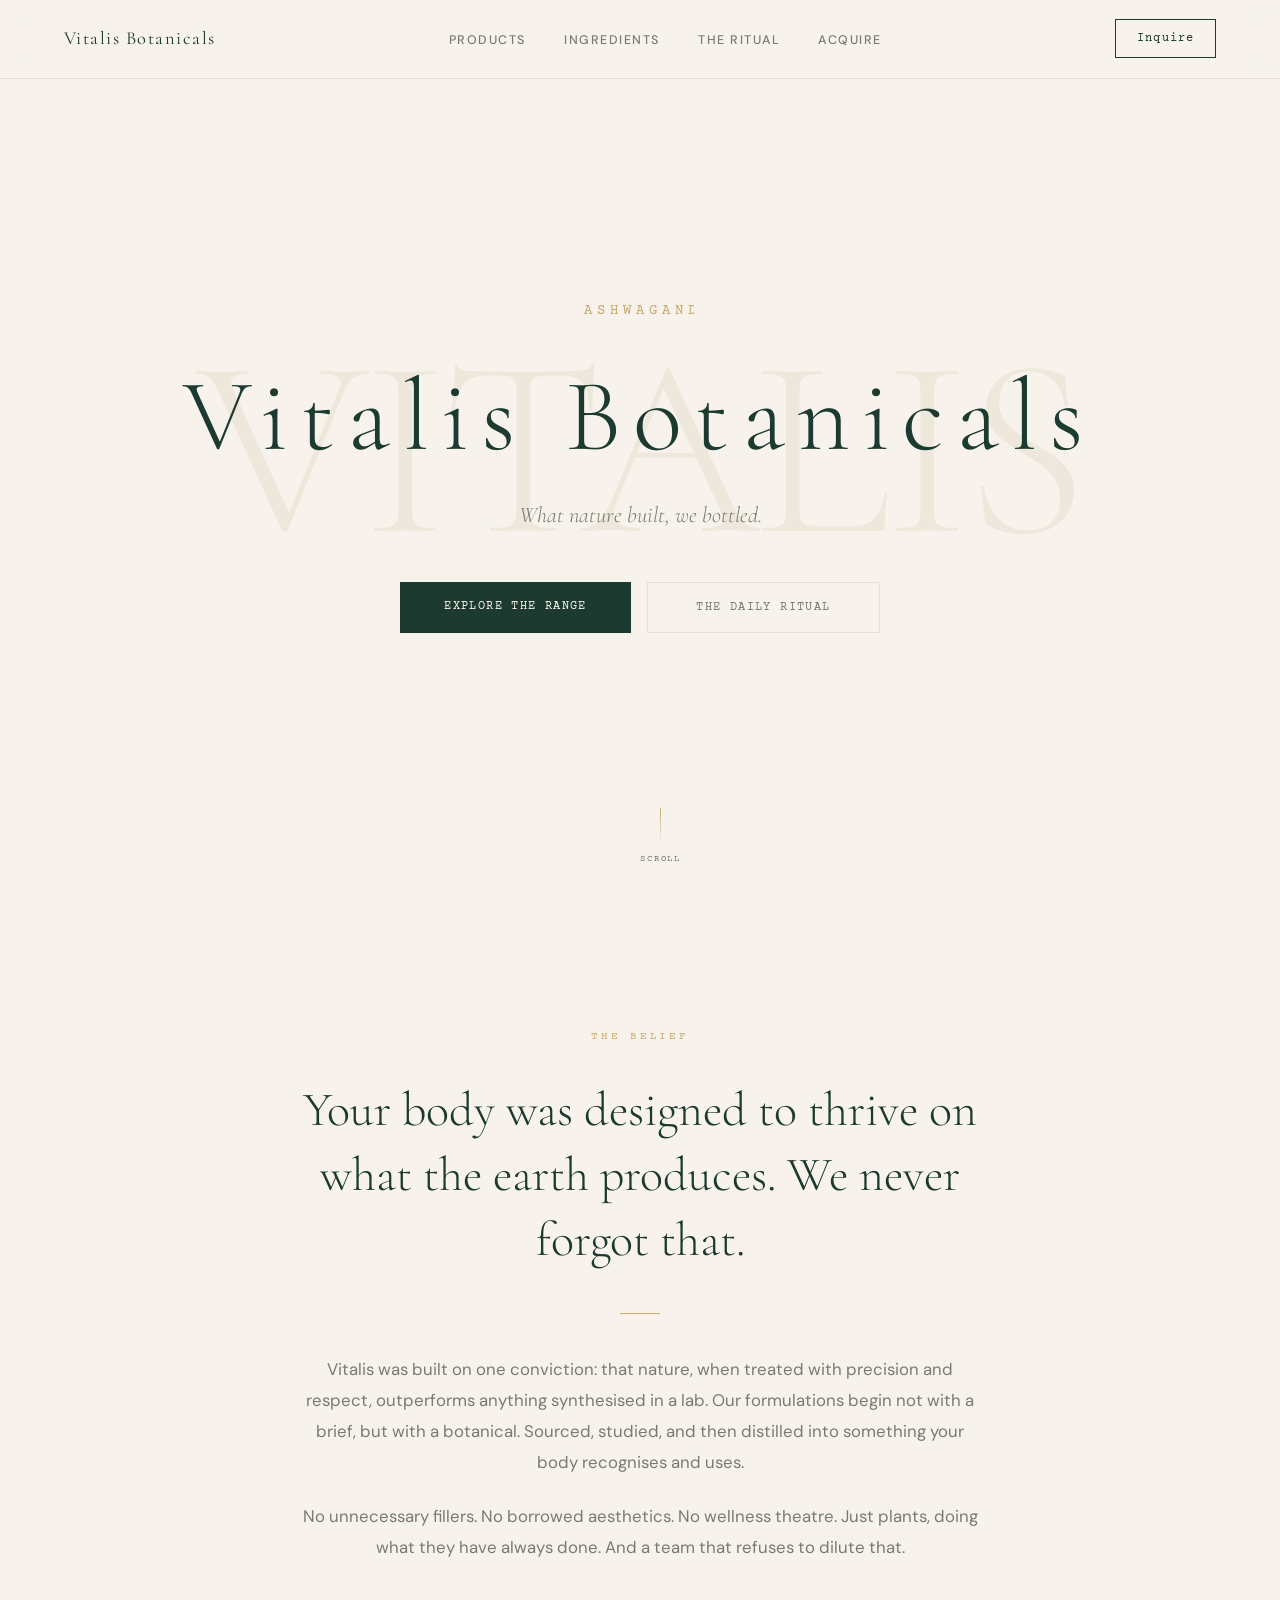
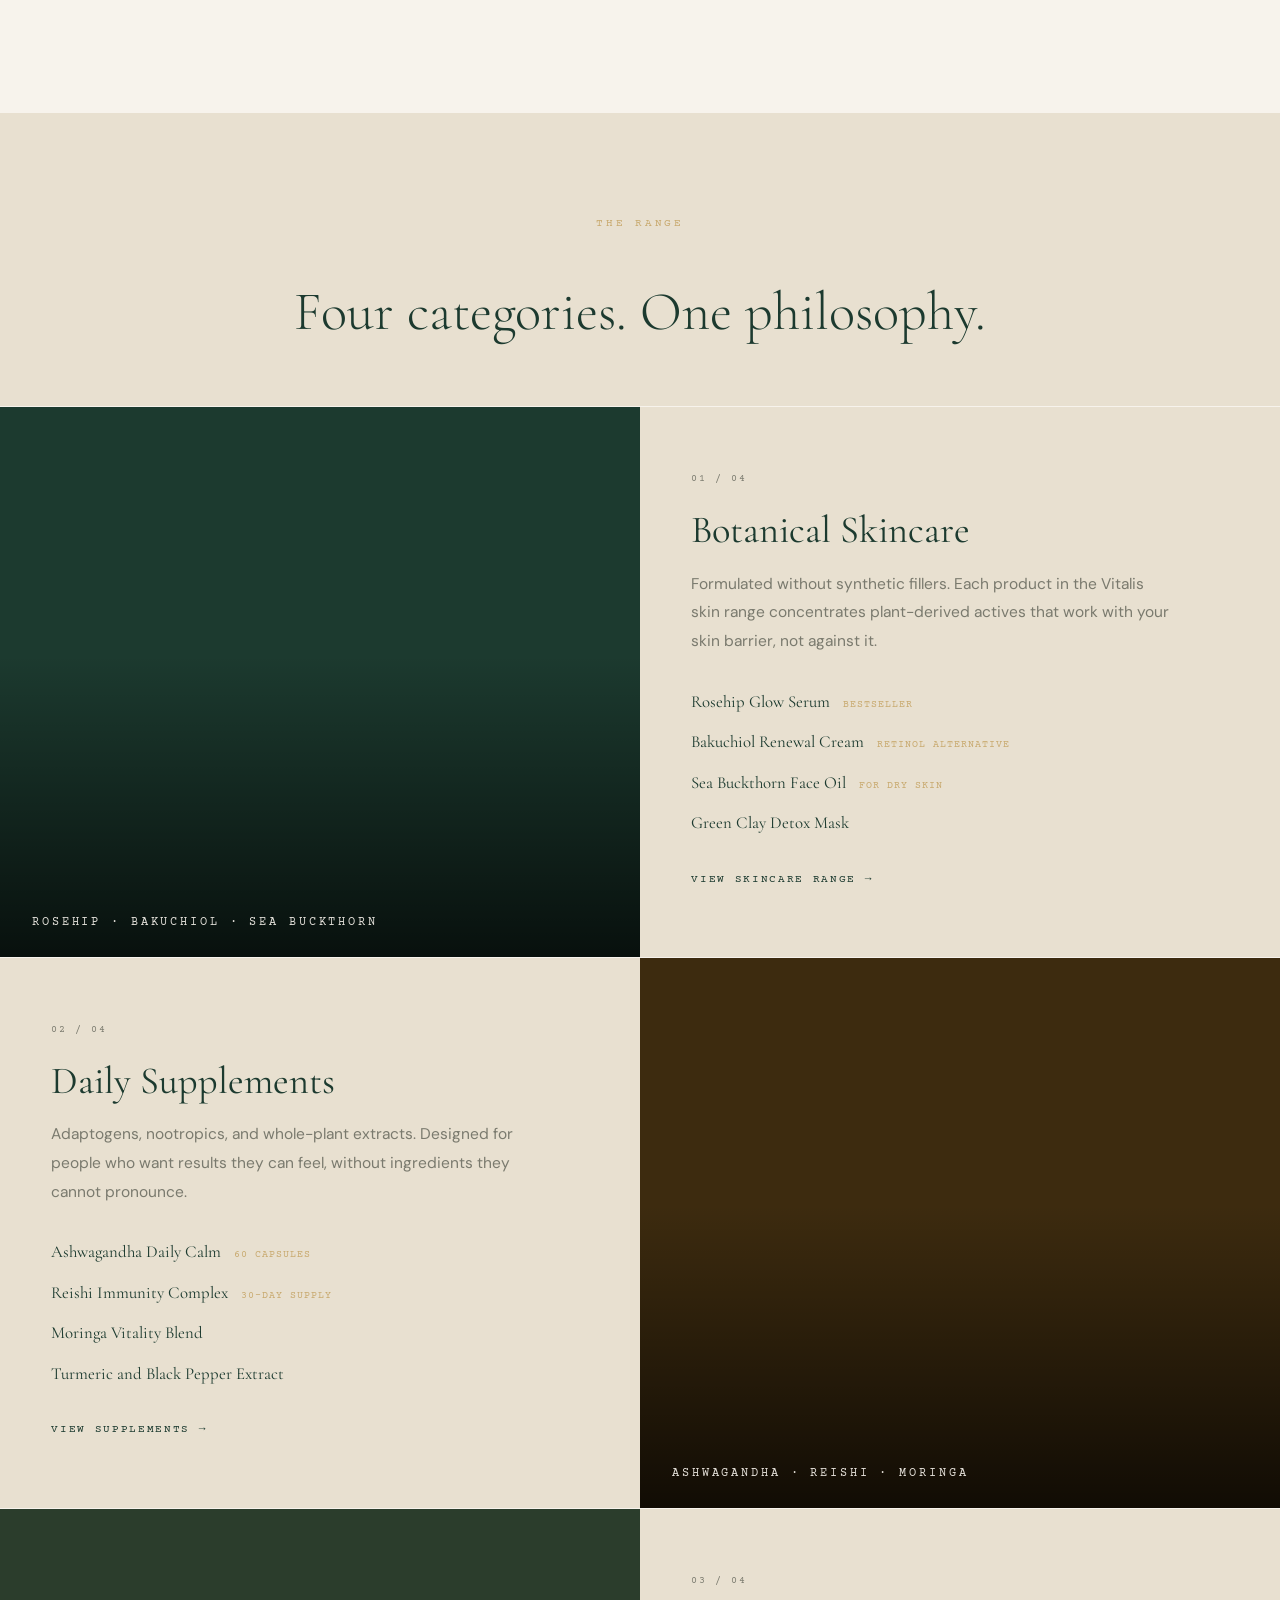
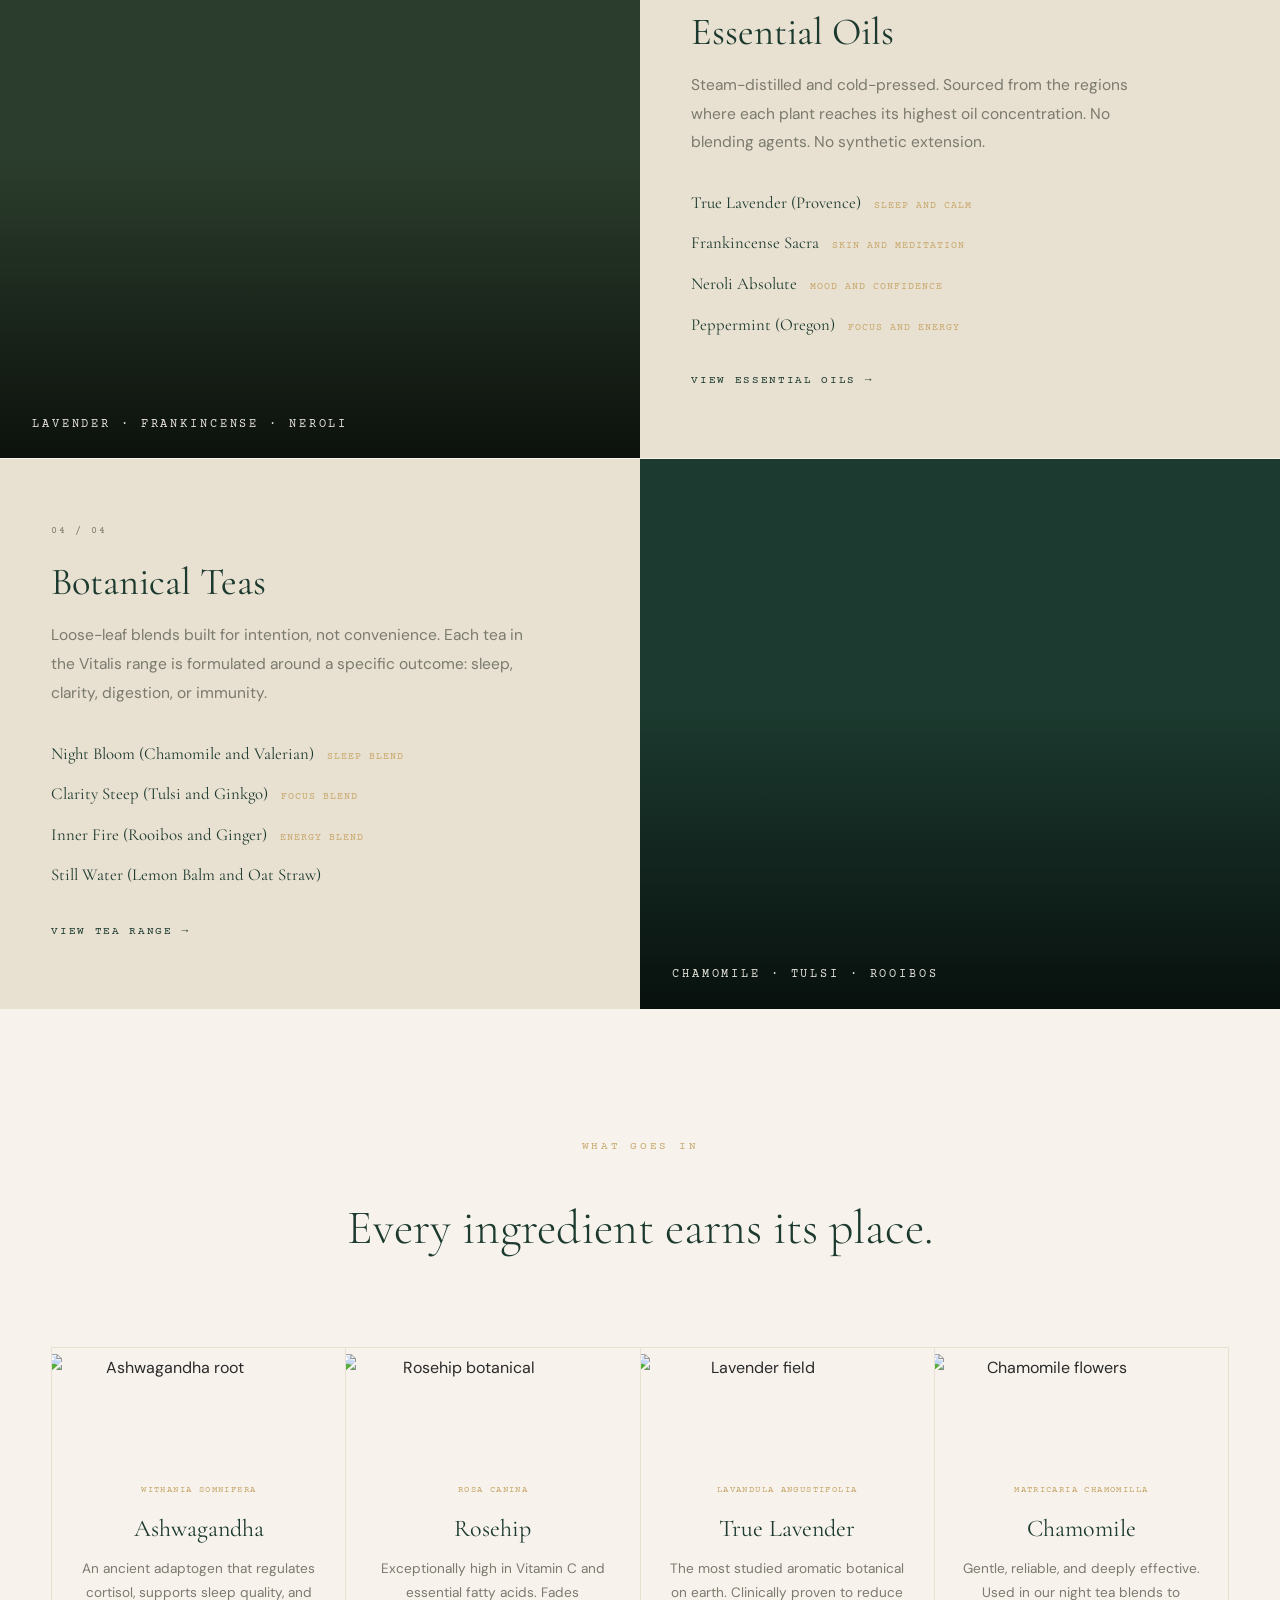
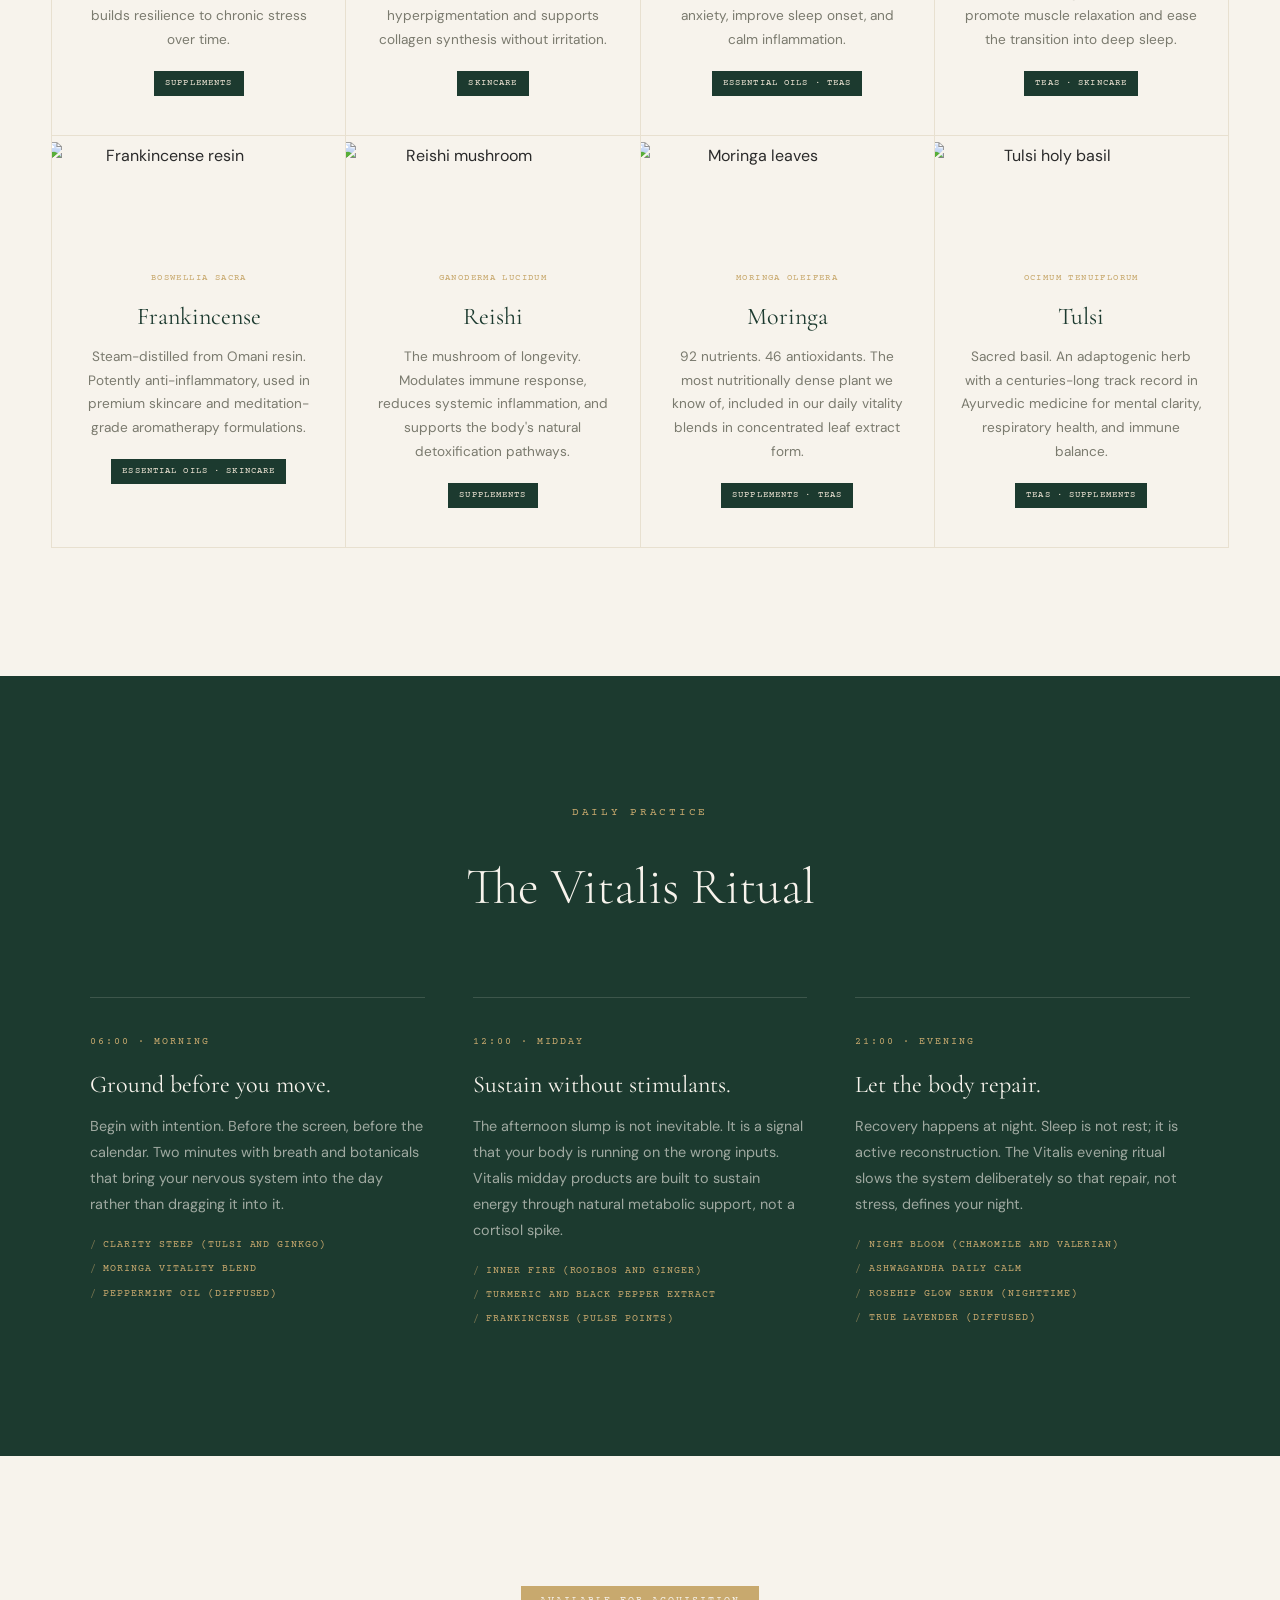
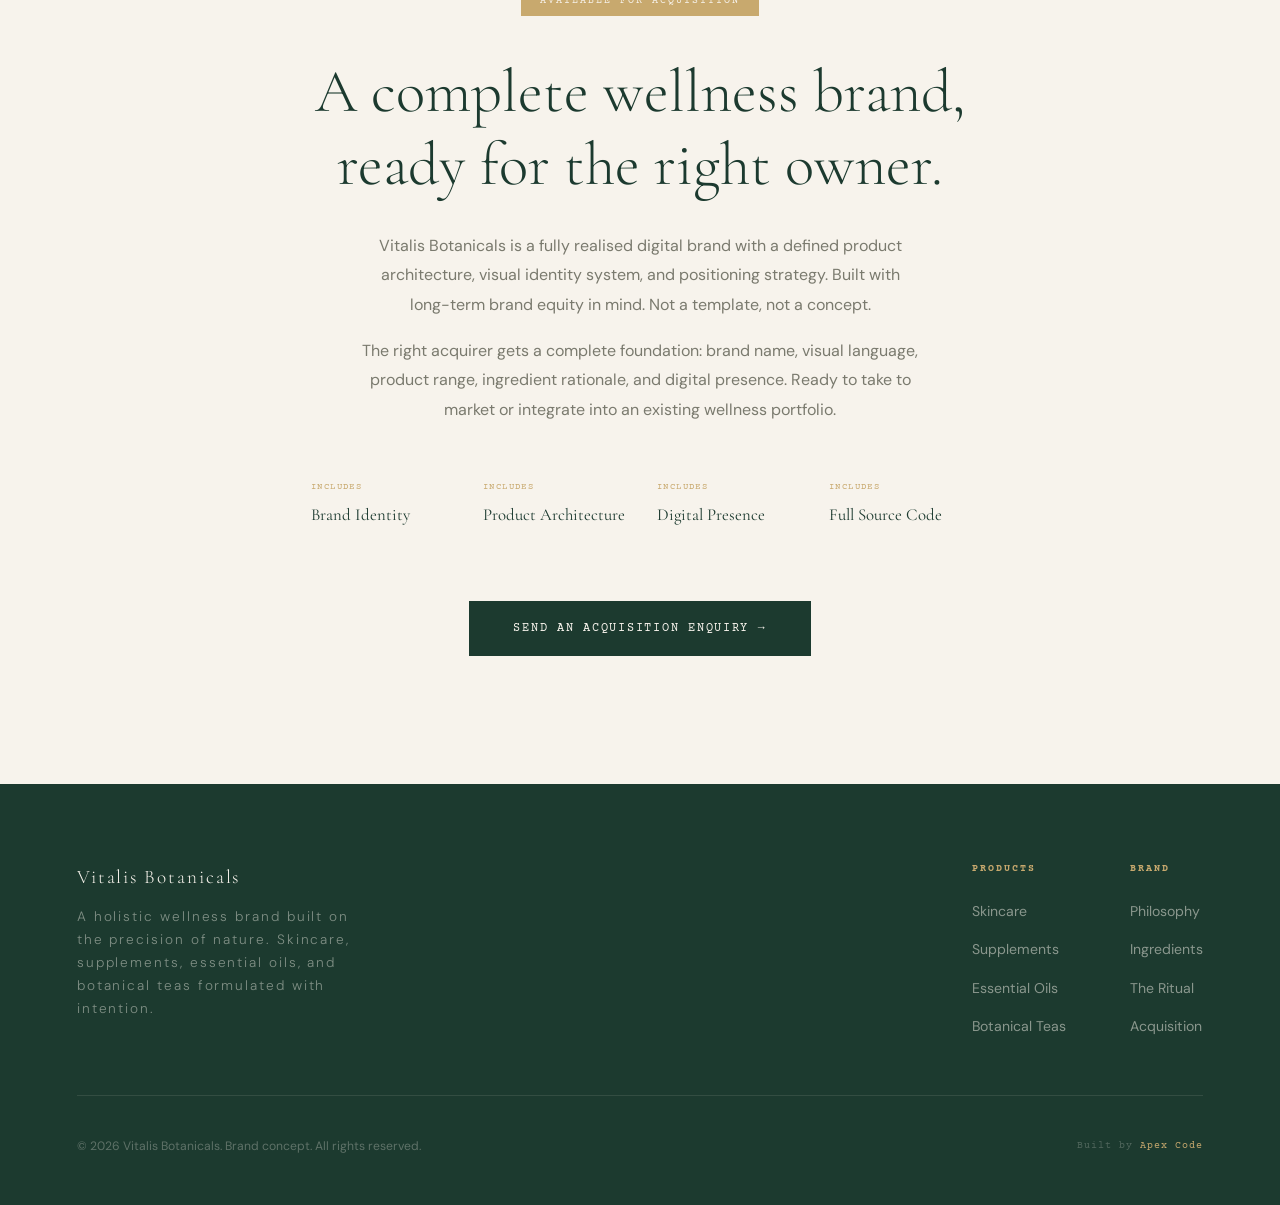
==== commit c40e06a5: "Rebuild: complete Vitalis Botanicals redesign Full single-file rebuild with new design system, produ" ====
--- a/index.html
+++ b/index.html
@@ -1,1618 +1,1526 @@
-<!DOCTYPE html>
-<html lang="en">
-<head>
-    <meta charset="UTF-8">
-    <meta name="viewport" content="width=device-width, initial-scale=1.0">
-    <title>Vitalis Botanicals — Nourish Your Nature</title>
-    <!-- Google Fonts for organic, modern typography -->
-    <link rel="preconnect" href="https://fonts.googleapis.com">
-    <link href="https://fonts.googleapis.com/css2?family=Playfair+Display:wght@400;600;700&family=Inter:wght@300;400;500;600&display=swap" rel="stylesheet">
-    <!-- Font Awesome for icons -->
-    <link rel="stylesheet" href="https://cdnjs.cloudflare.com/ajax/libs/font-awesome/6.5.1/css/all.min.css">
-    
-    <style>
-        /* ============================================
-           CSS VARIABLES & RESET
-           Easy-to-edit color palette for beginners
-           ============================================ */
-        :root {
-            /* Earthy, organic color palette */
-            --sage-green: #7c9a6b;
-            --forest-green: #2d4a3e;
-            --mint-cream: #f1f8f4;
-            --warm-cream: #faf8f3;
-            --terracotta: #c17f59;
-            --golden-amber: #d4a373;
-            --deep-brown: #3d2b1f;
-            --charcoal: #2c3e2d;
-            --text-body: #4a4a4a;
-            --text-light: #8b8b8b;
-            
-            /* Spacing scale */
-            --space-xs: 0.5rem;
-            --space-sm: 1rem;
-            --space-md: 2rem;
-            --space-lg: 4rem;
-            --space-xl: 6rem;
-            
-            /* Typography */
-            --font-heading: 'Playfair Display', serif;
-            --font-body: 'Inter', sans-serif;
-            
-            /* Effects */
-            --radius-sm: 8px;
-            --radius-md: 16px;
-            --radius-lg: 24px;
-            --shadow-soft: 0 4px 20px rgba(45, 74, 62, 0.08);
-            --shadow-medium: 0 8px 30px rgba(45, 74, 62, 0.12);
-            --transition: all 0.3s ease;
-        }
-
-        * {
-            margin: 0;
-            padding: 0;
-            box-sizing: border-box;
-        }
-
-        html {
-            scroll-behavior: smooth;
-        }
-
-        body {
-            font-family: var(--font-body);
-            background-color: var(--warm-cream);
-            color: var(--text-body);
-            line-height: 1.7;
-            overflow-x: hidden;
-        }
-
-        /* ============================================
-           UTILITY CLASSES
-           Reusable layout helpers
-           ============================================ */
-        .container {
-            max-width: 1200px;
-            margin: 0 auto;
-            padding: 0 var(--space-md);
-        }
-
-        .flex {
-            display: flex;
-            align-items: center;
-        }
-
-        .grid {
-            display: grid;
-            gap: var(--space-md);
-        }
-
-        /* ============================================
-           ANIMATIONS
-           Simple CSS keyframes for smooth effects
-           ============================================ */
-        @keyframes fadeInUp {
-            from {
-                opacity: 0;
-                transform: translateY(30px);
-            }
-            to {
-                opacity: 1;
-                transform: translateY(0);
-            }
-        }
-
-        @keyframes float {
-            0%, 100% { transform: translateY(0px); }
-            50% { transform: translateY(-15px); }
-        }
-
-        @keyframes leafSway {
-            0%, 100% { transform: rotate(-3deg); }
-            50% { transform: rotate(3deg); }
-        }
-
-        @keyframes pulse {
-            0%, 100% { opacity: 1; }
-            50% { opacity: 0.7; }
-        }
-
-        .animate-on-scroll {
-            opacity: 0;
-            transform: translateY(30px);
-            transition: opacity 0.8s ease, transform 0.8s ease;
-        }
-
-        .animate-on-scroll.visible {
-            opacity: 1;
-            transform: translateY(0);
-        }
-
-        /* ============================================
-           NAVIGATION
-           Clean header with organic styling
-           ============================================ */
-        .navbar {
-            position: fixed;
-            top: 0;
-            width: 100%;
-            z-index: 1000;
-            background: rgba(250, 248, 243, 0.95);
-            backdrop-filter: blur(10px);
-            border-bottom: 1px solid rgba(124, 154, 107, 0.2);
-            padding: var(--space-sm) 0;
-            transition: var(--transition);
-        }
-
-        .navbar .container {
-            justify-content: space-between;
-        }
-
-        .logo {
-            font-family: var(--font-heading);
-            font-size: 1.6rem;
-            font-weight: 700;
-            color: var(--forest-green);
-            text-decoration: none;
-            display: flex;
-            align-items: center;
-            gap: var(--space-xs);
-        }
-
-        .logo i {
-            color: var(--sage-green);
-            font-size: 1.8rem;
-        }
-
-        .nav-links {
-            display: flex;
-            gap: var(--space-lg);
-            list-style: none;
-        }
-
-        .nav-links a {
-            color: var(--text-body);
-            text-decoration: none;
-            font-weight: 500;
-            font-size: 0.95rem;
-            transition: var(--transition);
-            position: relative;
-        }
-
-        .nav-links a:hover {
-            color: var(--sage-green);
-        }
-
-        .nav-links a::after {
-            content: '';
-            position: absolute;
-            bottom: -4px;
-            left: 0;
-            width: 0;
-            height: 2px;
-            background: var(--sage-green);
-            transition: var(--transition);
-        }
-
-        .nav-links a:hover::after {
-            width: 100%;
-        }
-
-        .nav-cta {
-            background: var(--sage-green);
-            color: white !important;
-            padding: 0.6rem 1.5rem;
-            border-radius: 100px;
-            font-weight: 600;
-            transition: var(--transition);
-        }
-
-        .nav-cta:hover {
-            background: var(--forest-green);
-            transform: translateY(-2px);
-            box-shadow: var(--shadow-soft);
-        }
-
-        .nav-cta::after {
-            display: none !important;
-        }
-
-        .mobile-menu-btn {
-            display: none;
-            background: none;
-            border: none;
-            color: var(--forest-green);
-            font-size: 1.5rem;
-            cursor: pointer;
-        }
-
-        /* ============================================
-           HERO SECTION
-           Organic, nature-inspired landing
-           ============================================ */
-        .hero {
-            min-height: 100vh;
-            display: flex;
-            align-items: center;
-            position: relative;
-            padding-top: 80px;
-            background: linear-gradient(135deg, var(--mint-cream) 0%, var(--warm-cream) 100%);
-            overflow: hidden;
-        }
-
-        /* Decorative organic shapes */
-        .hero::before {
-            content: '';
-            position: absolute;
-            top: -10%;
-            right: -5%;
-            width: 500px;
-            height: 500px;
-            background: radial-gradient(circle, rgba(124, 154, 107, 0.15) 0%, transparent 70%);
-            border-radius: 50%;
-            animation: float 8s ease-in-out infinite;
-        }
-
-        .hero::after {
-            content: '';
-            position: absolute;
-            bottom: -10%;
-            left: -5%;
-            width: 400px;
-            height: 400px;
-            background: radial-gradient(circle, rgba(193, 127, 89, 0.1) 0%, transparent 70%);
-            border-radius: 50%;
-            animation: float 10s ease-in-out infinite reverse;
-        }
-
-        .hero-content {
-            position: relative;
-            z-index: 2;
-            max-width: 600px;
-        }
-
-        .hero-badge {
-            display: inline-flex;
-            align-items: center;
-            gap: 0.5rem;
-            background: white;
-            border: 1px solid rgba(124, 154, 107, 0.3);
-            padding: 0.5rem 1.2rem;
-            border-radius: 100px;
-            font-size: 0.875rem;
-            color: var(--sage-green);
-            margin-bottom: var(--space-md);
-            font-weight: 500;
-            box-shadow: var(--shadow-soft);
-        }
-
-        .hero-badge i {
-            animation: leafSway 3s ease-in-out infinite;
-        }
-
-        .hero h1 {
-            font-family: var(--font-heading);
-            font-size: clamp(2.8rem, 5vw, 4.2rem);
-            font-weight: 700;
-            line-height: 1.15;
-            color: var(--forest-green);
-            margin-bottom: var(--space-md);
-        }
-
-        .hero h1 span {
-            color: var(--terracotta);
-            font-style: italic;
-        }
-
-        .hero p {
-            font-size: 1.15rem;
-            color: var(--text-body);
-            max-width: 550px;
-            margin-bottom: var(--space-lg);
-            line-height: 1.8;
-        }
-
-        .hero-buttons {
-            display: flex;
-            gap: var(--space-sm);
-            flex-wrap: wrap;
-        }
-
-        .btn {
-            padding: 1rem 2.2rem;
-            border-radius: 100px;
-            font-weight: 600;
-            font-size: 1rem;
-            cursor: pointer;
-            transition: var(--transition);
-            text-decoration: none;
-            display: inline-flex;
-            align-items: center;
-            gap: 0.5rem;
-            border: none;
-        }
-
-        .btn-primary {
-            background: var(--sage-green);
-            color: white;
-            box-shadow: 0 4px 15px rgba(124, 154, 107, 0.3);
-        }
-
-        .btn-primary:hover {
-            background: var(--forest-green);
-            transform: translateY(-3px);
-            box-shadow: var(--shadow-medium);
-        }
-
-        .btn-secondary {
-            background: transparent;
-            color: var(--forest-green);
-            border: 2px solid var(--sage-green);
-        }
-
-        .btn-secondary:hover {
-            background: var(--sage-green);
-            color: white;
-            transform: translateY(-3px);
-        }
-
-        /* Hero image area with organic shapes */
-        .hero-visual {
-            position: absolute;
-            right: 5%;
-            top: 50%;
-            transform: translateY(-50%);
-            width: 500px;
-            height: 500px;
-            z-index: 2;
-        }
-
-        .hero-image-container {
-            position: relative;
-            width: 100%;
-            height: 100%;
-        }
-
-        .hero-image {
-            width: 100%;
-            height: 100%;
-            object-fit: cover;
-            border-radius: 30% 70% 70% 30% / 30% 30% 70% 70%;
-            box-shadow: var(--shadow-medium);
-            animation: float 6s ease-in-out infinite;
-        }
-
-        .floating-leaf {
-            position: absolute;
-            font-size: 2rem;
-            color: var(--sage-green);
-            opacity: 0.6;
-            animation: float 5s ease-in-out infinite;
-        }
-
-        .floating-leaf:nth-child(2) { top: 10%; left: -10%; animation-delay: 1s; }
-        .floating-leaf:nth-child(3) { bottom: 20%; right: -5%; animation-delay: 2s; font-size: 1.5rem; }
-        .floating-leaf:nth-child(4) { top: 50%; right: -15%; animation-delay: 3s; font-size: 1.2rem; }
-
-        /* ============================================
-           ABOUT SECTION
-           Story-driven content with organic layout
-           ============================================ */
-        .about {
-            padding: var(--space-xl) 0;
-            background: white;
-            position: relative;
-        }
-
-        .about-grid {
-            grid-template-columns: 1fr 1fr;
-            gap: var(--space-lg);
-            align-items: center;
-        }
-
-        .about-image {
-            position: relative;
-        }
-
-        .about-image img {
-            width: 100%;
-            height: 500px;
-            object-fit: cover;
-            border-radius: var(--radius-lg);
-            box-shadow: var(--shadow-medium);
-        }
-
-        .about-image::before {
-            content: '';
-            position: absolute;
-            top: -20px;
-            left: -20px;
-            width: 100%;
-            height: 100%;
-            border: 3px solid var(--sage-green);
-            border-radius: var(--radius-lg);
-            z-index: -1;
-            opacity: 0.3;
-        }
-
-        .about-content .section-label {
-            display: inline-block;
-            color: var(--sage-green);
-            font-weight: 600;
-            font-size: 0.875rem;
-            text-transform: uppercase;
-            letter-spacing: 0.15em;
-            margin-bottom: var(--space-sm);
-        }
-
-        .about-content h2 {
-            font-family: var(--font-heading);
-            font-size: clamp(2rem, 4vw, 2.8rem);
-            color: var(--forest-green);
-            margin-bottom: var(--space-md);
-            line-height: 1.2;
-        }
-
-        .about-content p {
-            color: var(--text-body);
-            margin-bottom: var(--space-md);
-            font-size: 1.05rem;
-            line-height: 1.8;
-        }
-
-        .values-list {
-            list-style: none;
-            margin-top: var(--space-md);
-        }
-
-        .values-list li {
-            display: flex;
-            align-items: center;
-            gap: var(--space-sm);
-            margin-bottom: var(--space-sm);
-            color: var(--text-body);
-            font-weight: 500;
-        }
-
-        .values-list i {
-            color: var(--sage-green);
-            font-size: 1.2rem;
-        }
-
-        /* ============================================
-           SERVICES SECTION
-           Card-based offerings with hover effects
-           ============================================ */
-        .services {
-            padding: var(--space-xl) 0;
-            background: var(--mint-cream);
-            position: relative;
-        }
-
-        .section-header {
-            text-align: center;
-            max-width: 700px;
-            margin: 0 auto var(--space-lg);
-        }
-
-        .section-header .section-label {
-            display: inline-block;
-            color: var(--sage-green);
-            font-weight: 600;
-            font-size: 0.875rem;
-            text-transform: uppercase;
-            letter-spacing: 0.15em;
-            margin-bottom: var(--space-sm);
-        }
-
-        .section-header h2 {
-            font-family: var(--font-heading);
-            font-size: clamp(2rem, 4vw, 2.8rem);
-            color: var(--forest-green);
-            margin-bottom: var(--space-sm);
-        }
-
-        .section-header p {
-            color: var(--text-body);
-            font-size: 1.1rem;
-        }
-
-        .services-grid {
-            grid-template-columns: repeat(auto-fit, minmax(300px, 1fr));
-            gap: var(--space-md);
-        }
-
-        .service-card {
-            background: white;
-            border-radius: var(--radius-md);
-            padding: var(--space-lg) var(--space-md);
-            text-align: center;
-            transition: var(--transition);
-            border: 1px solid rgba(124, 154, 107, 0.2);
-            position: relative;
-            overflow: hidden;
-        }
-
-        .service-card::before {
-            content: '';
-            position: absolute;
-            top: 0;
-            left: 0;
-            width: 100%;
-            height: 4px;
-            background: linear-gradient(90deg, var(--sage-green), var(--golden-amber));
-            transform: scaleX(0);
-            transition: var(--transition);
-        }
-
-        .service-card:hover {
-            transform: translateY(-8px);
-            box-shadow: var(--shadow-medium);
-            border-color: transparent;
-        }
-
-        .service-card:hover::before {
-            transform: scaleX(1);
-        }
-
-        .service-icon {
-            width: 80px;
-            height: 80px;
-            background: linear-gradient(135deg, var(--mint-cream), var(--warm-cream));
-            border-radius: 50%;
-            display: flex;
-            align-items: center;
-            justify-content: center;
-            font-size: 2rem;
-            color: var(--sage-green);
-            margin: 0 auto var(--space-md);
-            transition: var(--transition);
-        }
-
-        .service-card:hover .service-icon {
-            background: var(--sage-green);
-            color: white;
-            transform: scale(1.1);
-        }
-
-        .service-card h3 {
-            font-family: var(--font-heading);
-            font-size: 1.4rem;
-            color: var(--forest-green);
-            margin-bottom: var(--space-sm);
-        }
-
-        .service-card p {
-            color: var(--text-body);
-            font-size: 0.95rem;
-            line-height: 1.7;
-            margin-bottom: var(--space-md);
-        }
-
-        .service-link {
-            color: var(--sage-green);
-            text-decoration: none;
-            font-weight: 600;
-            font-size: 0.9rem;
-            display: inline-flex;
-            align-items: center;
-            gap: 0.3rem;
-            transition: var(--transition);
-        }
-
-        .service-link:hover {
-            color: var(--forest-green);
-            gap: 0.6rem;
-        }
-
-        /* ============================================
-           BENEFITS SECTION
-           Visual feature highlights
-           ============================================ */
-        .benefits {
-            padding: var(--space-xl) 0;
-            background: white;
-        }
-
-        .benefits-grid {
-            grid-template-columns: repeat(4, 1fr);
-            gap: var(--space-md);
-        }
-
-        .benefit-item {
-            text-align: center;
-            padding: var(--space-md);
-        }
-
-        .benefit-icon {
-            width: 70px;
-            height: 70px;
-            background: var(--mint-cream);
-            border-radius: 50%;
-            display: flex;
-            align-items: center;
-            justify-content: center;
-            font-size: 1.8rem;
-            color: var(--sage-green);
-            margin: 0 auto var(--space-md);
-            border: 2px solid rgba(124, 154, 107, 0.2);
-        }
-
-        .benefit-item h3 {
-            font-family: var(--font-heading);
-            font-size: 1.2rem;
-            color: var(--forest-green);
-            margin-bottom: var(--space-xs);
-        }
-
-        .benefit-item p {
-            color: var(--text-light);
-            font-size: 0.9rem;
-        }
-
-        /* ============================================
-           TESTIMONIALS / SOCIAL PROOF
-           Community validation
-           ============================================ */
-        .testimonials {
-            padding: var(--space-xl) 0;
-            background: linear-gradient(135deg, var(--forest-green) 0%, var(--charcoal) 100%);
-            color: white;
-            position: relative;
-            overflow: hidden;
-        }
-
-        .testimonials::before {
-            content: '';
-            position: absolute;
-            top: -50%;
-            right: -20%;
-            width: 600px;
-            height: 600px;
-            background: radial-gradient(circle, rgba(124, 154, 107, 0.2) 0%, transparent 70%);
-            border-radius: 50%;
-        }
-
-        .testimonials .section-header h2,
-        .testimonials .section-header p {
-            color: white;
-        }
-
-        .testimonials .section-label {
-            color: var(--golden-amber);
-        }
-
-        .testimonials-grid {
-            grid-template-columns: repeat(auto-fit, minmax(350px, 1fr));
-            gap: var(--space-md);
-        }
-
-        .testimonial-card {
-            background: rgba(255, 255, 255, 0.05);
-            backdrop-filter: blur(10px);
-            border: 1px solid rgba(255, 255, 255, 0.1);
-            border-radius: var(--radius-md);
-            padding: var(--space-lg);
-            transition: var(--transition);
-        }
-
-        .testimonial-card:hover {
-            background: rgba(255, 255, 255, 0.1);
-            transform: translateY(-5px);
-        }
-
-        .testimonial-stars {
-            color: var(--golden-amber);
-            margin-bottom: var(--space-sm);
-            font-size: 0.9rem;
-        }
-
-        .testimonial-text {
-            font-size: 1.05rem;
-            line-height: 1.8;
-            margin-bottom: var(--space-md);
-            font-style: italic;
-            opacity: 0.95;
-        }
-
-        .testimonial-author {
-            display: flex;
-            align-items: center;
-            gap: var(--space-sm);
-        }
-
-        .author-avatar {
-            width: 50px;
-            height: 50px;
-            border-radius: 50%;
-            background: linear-gradient(135deg, var(--sage-green), var(--golden-amber));
-            display: flex;
-            align-items: center;
-            justify-content: center;
-            font-weight: 700;
-            color: white;
-            font-size: 1.2rem;
-        }
-
-        .author-info h4 {
-            font-weight: 600;
-            font-size: 1rem;
-            color: white;
-        }
-
-        .author-info p {
-            color: var(--golden-amber);
-            font-size: 0.875rem;
-        }
-
-        /* ============================================
-           SOCIALS / NEWSLETTER SECTION
-           Community connection and engagement
-           ============================================ */
-        .socials {
-            padding: var(--space-xl) 0;
-            background: var(--warm-cream);
-            text-align: center;
-        }
-
-        .socials-content {
-            max-width: 600px;
-            margin: 0 auto;
-        }
-
-        .socials h2 {
-            font-family: var(--font-heading);
-            font-size: clamp(2rem, 4vw, 2.8rem);
-            color: var(--forest-green);
-            margin-bottom: var(--space-sm);
-        }
-
-        .socials > .container > p {
-            color: var(--text-body);
-            font-size: 1.1rem;
-            margin-bottom: var(--space-lg);
-            max-width: 500px;
-            margin-left: auto;
-            margin-right: auto;
-        }
-
-        .social-grid {
-            display: flex;
-            justify-content: center;
-            gap: var(--space-md);
-            margin-bottom: var(--space-lg);
-            flex-wrap: wrap;
-        }
-
-        .social-card {
-            width: 120px;
-            height: 120px;
-            background: white;
-            border-radius: var(--radius-md);
-            display: flex;
-            flex-direction: column;
-            align-items: center;
-            justify-content: center;
-            gap: var(--space-xs);
-            text-decoration: none;
-            color: var(--forest-green);
-            border: 2px solid transparent;
-            transition: var(--transition);
-            box-shadow: var(--shadow-soft);
-        }
-
-        .social-card i {
-            font-size: 2rem;
-            transition: var(--transition);
-        }
-
-        .social-card span {
-            font-size: 0.875rem;
-            font-weight: 600;
-        }
-
-        .social-card:hover {
-            border-color: var(--sage-green);
-            transform: translateY(-5px);
-            box-shadow: var(--shadow-medium);
-        }
-
-        .social-card:hover i {
-            color: var(--sage-green);
-            transform: scale(1.2);
-        }
-
-        /* Newsletter signup */
-        .newsletter {
-            background: white;
-            border-radius: var(--radius-lg);
-            padding: var(--space-lg);
-            box-shadow: var(--shadow-soft);
-            max-width: 500px;
-            margin: 0 auto;
-            border: 1px solid rgba(124, 154, 107, 0.2);
-        }
-
-        .newsletter h3 {
-            font-family: var(--font-heading);
-            color: var(--forest-green);
-            margin-bottom: var(--space-sm);
-            font-size: 1.5rem;
-        }
-
-        .newsletter p {
-            color: var(--text-body);
-            margin-bottom: var(--space-md);
-            font-size: 0.95rem;
-        }
-
-        .newsletter-form {
-            display: flex;
-            gap: var(--space-xs);
-            flex-wrap: wrap;
-        }
-
-        .newsletter-form input {
-            flex: 1;
-            padding: 1rem 1.5rem;
-            border: 2px solid rgba(124, 154, 107, 0.3);
-            border-radius: 100px;
-            font-family: var(--font-body);
-            font-size: 1rem;
-            outline: none;
-            transition: var(--transition);
-            min-width: 200px;
-        }
-
-        .newsletter-form input:focus {
-            border-color: var(--sage-green);
-            box-shadow: 0 0 0 3px rgba(124, 154, 107, 0.1);
-        }
-
-        .newsletter-form button {
-            padding: 1rem 2rem;
-            background: var(--sage-green);
-            color: white;
-            border: none;
-            border-radius: 100px;
-            font-weight: 600;
-            cursor: pointer;
-            transition: var(--transition);
-            white-space: nowrap;
-        }
-
-        .newsletter-form button:hover {
-            background: var(--forest-green);
-            transform: translateY(-2px);
-        }
-
-        /* ============================================
-           FOOTER
-           Clean, organized footer
-           ============================================ */
-        .footer {
-            background: var(--forest-green);
-            color: rgba(255, 255, 255, 0.8);
-            padding: var(--space-xl) 0 var(--space-md);
-        }
-
-        .footer-grid {
-            grid-template-columns: 2fr 1fr 1fr 1fr;
-            gap: var(--space-lg);
-            margin-bottom: var(--space-lg);
-        }
-
-        .footer-brand .logo {
-            color: white;
-            margin-bottom: var(--space-sm);
-        }
-
-        .footer-brand .logo i {
-            color: var(--golden-amber);
-        }
-
-        .footer-brand p {
-            font-size: 0.95rem;
-            line-height: 1.7;
-            max-width: 300px;
-            color: rgba(255, 255, 255, 0.7);
-        }
-
-        .footer-links h4 {
-            font-family: var(--font-heading);
-            color: white;
-            margin-bottom: var(--space-md);
-            font-size: 1.1rem;
-        }
-
-        .footer-links ul {
-            list-style: none;
-        }
-
-        .footer-links li {
-            margin-bottom: var(--space-xs);
-        }
-
-        .footer-links a {
-            color: rgba(255, 255, 255, 0.7);
-            text-decoration: none;
-            font-size: 0.9rem;
-            transition: var(--transition);
-        }
-
-        .footer-links a:hover {
-            color: var(--golden-amber);
-        }
-
-        .footer-bottom {
-            border-top: 1px solid rgba(255, 255, 255, 0.1);
-            padding-top: var(--space-md);
-            display: flex;
-            justify-content: space-between;
-            align-items: center;
-            flex-wrap: wrap;
-            gap: var(--space-sm);
-        }
-
-        .footer-bottom p {
-            font-size: 0.875rem;
-            color: rgba(255, 255, 255, 0.5);
-        }
-
-        .footer-socials {
-            display: flex;
-            gap: var(--space-sm);
-        }
-
-        .footer-socials a {
-            width: 40px;
-            height: 40px;
-            border-radius: 50%;
-            background: rgba(255, 255, 255, 0.1);
-            display: flex;
-            align-items: center;
-            justify-content: center;
-            color: white;
-            text-decoration: none;
-            transition: var(--transition);
-        }
-
-        .footer-socials a:hover {
-            background: var(--sage-green);
-            transform: translateY(-3px);
-        }
-
-        /* ============================================
-           RESPONSIVE DESIGN
-           Mobile-friendly adjustments
-           ============================================ */
-        @media (max-width: 1024px) {
-            .hero-visual {
-                display: none;
-            }
-            
-            .about-grid {
-                grid-template-columns: 1fr;
-            }
-            
-            .about-image {
-                order: -1;
-            }
-            
-            .benefits-grid {
-                grid-template-columns: repeat(2, 1fr);
-            }
-            
-            .footer-grid {
-                grid-template-columns: 1fr 1fr;
-            }
-        }
-
-        @media (max-width: 768px) {
-            .nav-links {
-                display: none;
-                position: absolute;
-                top: 100%;
-                left: 0;
-                right: 0;
-                background: var(--warm-cream);
-                flex-direction: column;
-                padding: var(--space-md);
-                border-top: 1px solid rgba(124, 154, 107, 0.2);
-                box-shadow: var(--shadow-soft);
-            }
-            
-            .nav-links.active {
-                display: flex;
-            }
-            
-            .mobile-menu-btn {
-                display: block;
-            }
-            
-            .hero h1 {
-                font-size: 2.5rem;
-            }
-            
-            .hero-buttons {
-                flex-direction: column;
-            }
-            
-            .btn {
-                width: 100%;
-                justify-content: center;
-            }
-            
-            .benefits-grid {
-                grid-template-columns: 1fr;
-            }
-            
-            .steps {
-                flex-direction: column;
-            }
-            
-            .footer-grid {
-                grid-template-columns: 1fr;
-            }
-            
-            .newsletter-form {
-                flex-direction: column;
-            }
-            
-            .newsletter-form input,
-            .newsletter-form button {
-                width: 100%;
-            }
-        }
-
-        /* ============================================
-           SCROLLBAR STYLING
-           Custom scrollbar for polish
-           ============================================ */
-        ::-webkit-scrollbar {
-            width: 10px;
-        }
-
-        ::-webkit-scrollbar-track {
-            background: var(--warm-cream);
-        }
-
-        ::-webkit-scrollbar-thumb {
-            background: var(--sage-green);
-            border-radius: 5px;
-        }
-
-        ::-webkit-scrollbar-thumb:hover {
-            background: var(--forest-green);
-        }
-    </style>
-</head>
-<body>
-
-    <!-- ============================================
-         NAVIGATION
-         Fixed header with smooth scroll links
-         ============================================ -->
-    <nav class="navbar">
-        <div class="container flex">
-            <a href="#" class="logo">
-                <i class="fas fa-leaf"></i>
-                Vitalis Botanicals
-            </a>
-            
-            <ul class="nav-links" id="navLinks">
-                <li><a href="#home">Home</a></li>
-                <li><a href="#about">About Us</a></li>
-                <li><a href="#services">Services</a></li>
-                <li><a href="#socials">Socials</a></li>
-                <li><a href="#contact" class="nav-cta">Get Started</a></li>
-            </ul>
-            
-            <button class="mobile-menu-btn" id="mobileMenuBtn" aria-label="Toggle menu">
-                <i class="fas fa-bars"></i>
-            </button>
-        </div>
-    </nav>
-
-    <!-- ============================================
-         HERO SECTION (HOME)
-         Main landing with nature-inspired design
-         ============================================ -->
-    <section class="hero" id="home">
-        <div class="container">
-            <div class="hero-content">
-                <div class="hero-badge">
-                    <i class="fas fa-seedling"></i>
-                    100% Organic & Sustainable
-                </div>
-                
-                <h1>
-                    Nourish Your Body with <span>Nature's Wisdom</span>
-                </h1>
-                
-                <p>
-                    We infuse every meal and drink with carefully selected herbs, spices, and essential oils to boost your immunity, enhance vitality, and bring holistic wellness to your daily life.
-                </p>
-                
-                <div class="hero-buttons">
-                    <a href="#services" class="btn btn-primary">
-                        <i class="fas fa-utensils"></i>
-                        Explore Our Menu
-                    </a>
-                    <a href="#about" class="btn btn-secondary">
-                        <i class="fas fa-play"></i>
-                        Our Story
-                    </a>
-                </div>
-            </div>
-            
-            <!-- Organic visual with floating elements -->
-            <div class="hero-visual">
-                <div class="hero-image-container">
-                    <img src="https://images.unsplash.com/photo-1512621776951-a57141f2eefd?w=500&h=500&fit=crop" alt="Healthy herbal meal bowl with fresh ingredients" class="hero-image">
-                    <div class="floating-leaf"><i class="fas fa-leaf"></i></div>
-                    <div class="floating-leaf"><i class="fas fa-spa"></i></div>
-                    <div class="floating-leaf"><i class="fas fa-mortar-pestle"></i></div>
-                </div>
-            </div>
-        </div>
-    </section>
-
-    <!-- ============================================
-         ABOUT US SECTION
-         Company story and mission
-         ============================================ -->
-    <section class="about" id="about">
-        <div class="container">
-            <div class="grid about-grid">
-                <div class="about-image animate-on-scroll">
-                    <img src="https://images.unsplash.com/photo-1544367567-0f2fcb009e0b?w=600&h=500&fit=crop" alt="Hands preparing herbs and spices in a wooden bowl">
-                </div>
-                
-                <div class="about-content animate-on-scroll">
-                    <span class="section-label">Our Story</span>
-                    <h2>Rooted in Tradition, Crafted for Modern Wellness</h2>
-                    <p>
-                        Founded in 2020, Vitalis Botanicals began with a simple belief: food is medicine. Our founders, herbalists and nutritionists, set out to create a dining experience that heals from within.
-                    </p>
-                    <p>
-                        Every dish we create is a careful blend of ancient herbal wisdom and modern nutritional science. We source our herbs from organic farms, our spices from fair-trade cooperatives, and our essential oils from certified distillers.
-                    </p>
-                    
-                    <ul class="values-list">
-                        <li>
-                            <i class="fas fa-check-circle"></i>
-                            <span>100% Organic Ingredients</span>
-                        </li>
-                        <li>
-                            <i class="fas fa-check-circle"></i>
-                            <span>Sustainably Sourced Herbs & Spices</span>
-                        </li>
-                        <li>
-                            <i class="fas fa-check-circle"></i>
-                            <span>Certified Aromatherapists on Staff</span>
-                        </li>
-                        <li>
-                            <i class="fas fa-check-circle"></i>
-                            <span>Zero Artificial Additives</span>
-                        </li>
-                    </ul>
-                </div>
-            </div>
-        </div>
-    </section>
-
-    <!-- ============================================
-         SERVICES SECTION
-         What we offer to customers
-         ============================================ -->
-    <section class="services" id="services">
-        <div class="container">
-            <div class="section-header animate-on-scroll">
-                <span class="section-label">What We Offer</span>
-                <h2>Wellness in Every Bite & Sip</h2>
-                <p>From energizing morning tonics to restorative evening meals, every creation is designed to support your body's natural balance.</p>
-            </div>
-            
-            <div class="grid services-grid">
-                <div class="service-card animate-on-scroll">
-                    <div class="service-icon">
-                        <i class="fas fa-mug-hot"></i>
-                    </div>
-                    <h3>Herbal Infusions</h3>
-                    <p>Handcrafted teas and tonics blending adaptogenic herbs like ashwagandha, holy basil, and reishi mushroom to reduce stress and boost immunity.</p>
-                    <a href="#" class="service-link">
-                        View Menu <i class="fas fa-arrow-right"></i>
-                    </a>
-                </div>
-                
-                <div class="service-card animate-on-scroll">
-                    <div class="service-icon">
-                        <i class="fas fa-bowl-food"></i>
-                    </div>
-                    <h3>Botanical Meals</h3>
-                    <p>Chef-prepared dishes infused with turmeric, ginger, garlic, and rosemary. Each plate is a symphony of flavor and functional nutrition.</p>
-                    <a href="#" class="service-link">
-                        View Menu <i class="fas fa-arrow-right"></i>
-                    </a>
-                </div>
-                
-                <div class="service-card animate-on-scroll">
-                    <div class="service-icon">
-                        <i class="fas fa-droplet"></i>
-                    </div>
-                    <h3>Aromatherapy Drinks</h3>
-                    <p>Refreshing beverages enhanced with food-grade essential oils like peppermint, lavender, and citrus for mental clarity and digestive ease.</p>
-                    <a href="#" class="service-link">
-                        View Menu <i class="fas fa-arrow-right"></i>
-                    </a>
-                </div>
-                
-                <div class="service-card animate-on-scroll">
-                    <div class="service-icon">
-                        <i class="fas fa-jar"></i>
-                    </div>
-                    <h3>Wellness Kits</h3>
-                    <p>Take-home packages including spice blends, herbal salts, essential oil rollers, and guided recipes for your personal wellness journey.</p>
-                    <a href="#" class="service-link">
-                        Shop Now <i class="fas fa-arrow-right"></i>
-                    </a>
-                </div>
-                
-                <div class="service-card animate-on-scroll">
-                    <div class="service-icon">
-                        <i class="fas fa-apple-whole"></i>
-                    </div>
-                    <h3>Detox Programs</h3>
-                    <p>3-day and 7-day guided cleanses featuring cold-pressed juices, herbal supplements, and anti-inflammatory meal plans.</p>
-                    <a href="#" class="service-link">
-                        Learn More <i class="fas fa-arrow-right"></i>
-                    </a>
-                </div>
-                
-                <div class="service-card animate-on-scroll">
-                    <div class="service-icon">
-                        <i class="fas fa-chalkboard-user"></i>
-                    </div>
-                    <h3>Wellness Workshops</h3>
-                    <p>Monthly classes on herbal medicine making, spice pairing for health, and safe essential oil usage for home and kitchen.</p>
-                    <a href="#" class="service-link">
-                        Join Next Class <i class="fas fa-arrow-right"></i>
-                    </a>
-                </div>
-            </div>
-        </div>
-    </section>
-
-    <!-- ============================================
-         BENEFITS SECTION
-         Key health advantages
-         ============================================ -->
-    <section class="benefits">
-        <div class="container">
-            <div class="grid benefits-grid">
-                <div class="benefit-item animate-on-scroll">
-                    <div class="benefit-icon">
-                        <i class="fas fa-shield-heart"></i>
-                    </div>
-                    <h3>Immunity Boost</h3>
-                    <p>Echinacea, elderberry, and zinc-rich spices strengthen your natural defenses</p>
-                </div>
-                
-                <div class="benefit-item animate-on-scroll">
-                    <div class="benefit-icon">
-                        <i class="fas fa-brain"></i>
-                    </div>
-                    <h3>Mental Clarity</h3>
-                    <p>Rosemary, ginkgo, and peppermint oils enhance focus and cognitive function</p>
-                </div>
-                
-                <div class="benefit-item animate-on-scroll">
-                    <div class="benefit-icon">
-                        <i class="fas fa-fire"></i>
-                    </div>
-                    <h3>Metabolic Balance</h3>
-                    <p>Cinnamon, cayenne, and green tea extracts support healthy metabolism</p>
-                </div>
-                
-                <div class="benefit-item animate-on-scroll">
-                    <div class="benefit-icon">
-                        <i class="fas fa-moon"></i>
-                    </div>
-                    <h3>Restful Sleep</h3>
-                    <p>Chamomile, valerian, and lavender promote deep, restorative rest</p>
-                </div>
-            </div>
-        </div>
-    </section>
-
-    <!-- ============================================
-         TESTIMONIALS
-         Customer reviews and success stories
-         ============================================ -->
-    <section class="testimonials">
-        <div class="container">
-            <div class="section-header animate-on-scroll">
-                <span class="section-label">Community Love</span>
-                <h2>Stories of Transformation</h2>
-                <p>Real experiences from our wellness community</p>
-            </div>
-            
-            <div class="grid testimonials-grid">
-                <div class="testimonial-card animate-on-scroll">
-                    <div class="testimonial-stars">
-                        <i class="fas fa-star"></i>
-                        <i class="fas fa-star"></i>
-                        <i class="fas fa-star"></i>
-                        <i class="fas fa-star"></i>
-                        <i class="fas fa-star"></i>
-                    </div>
-                    <p class="testimonial-text">
-                        "After three months of their turmeric-ginger tonics and botanical meals, my chronic inflammation reduced significantly. My doctor was amazed at my improved markers. This isn't just food—it's healing."
-                    </p>
-                    <div class="testimonial-author">
-                        <div class="author-avatar">EW</div>
-                        <div class="author-info">
-                            <h4>Elena Williams</h4>
-                            <p>Yoga Instructor, Portland</p>
-                        </div>
-                    </div>
-                </div>
-                
-                <div class="testimonial-card animate-on-scroll">
-                    <div class="testimonial-stars">
-                        <i class="fas fa-star"></i>
-                        <i class="fas fa-star"></i>
-                        <i class="fas fa-star"></i>
-                        <i class="fas fa-star"></i>
-                        <i class="fas fa-star"></i>
-                    </div>
-                    <p class="testimonial-text">
-                        "The aromatherapy lavender lemonade changed my life. I sleep better, stress less, and actually look forward to my morning routine now. Their workshops taught me to make these at home too!"
-                    </p>
-                    <div class="testimonial-author">
-                        <div class="author-avatar">MK</div>
-                        <div class="author-info">
-                            <h4>Marcus Chen</h4>
-                            <p>Software Engineer, Austin</p>
-                        </div>
-                    </div>
-                </div>
-                
-                <div class="testimonial-card animate-on-scroll">
-                    <div class="testimonial-stars">
-                        <i class="fas fa-star"></i>
-                        <i class="fas fa-star"></i>
-                        <i class="fas fa-star"></i>
-                        <i class="fas fa-star"></i>
-                        <i class="fas fa-star-half-alt"></i>
-                    </div>
-                    <p class="testimonial-text">
-                        "As a nutritionist, I'm picky about 'health' brands. Vitalis is the real deal. Their spice blends are pharmaceutical-grade, and the essential oil infusions are properly diluted and safe. Finally, integrity in wellness!"
-                    </p>
-                    <div class="testimonial-author">
-                        <div class="author-avatar">DR</div>
-                        <div class="author-info">
-                            <h4>Dr. Rachel Okafor</h4>
-                            <p>Clinical Nutritionist, Atlanta</p>
-                        </div>
-                    </div>
-                </div>
-            </div>
-        </div>
-    </section>
-
-    <!-- ============================================
-         SOCIALS SECTION
-         Connect with community and newsletter
-         ============================================ -->
-    <section class="socials" id="socials">
-        <div class="container">
-            <div class="socials-content animate-on-scroll">
-                <span class="section-label">Join Our Community</span>
-                <h2>Connect With Vitalis</h2>
-                <p>Follow our journey, share your wellness story, and be part of a movement towards natural, intentional living.</p>
-            </div>
-            
-            <div class="social-grid animate-on-scroll">
-                <a href="https://instagram.com" target="_blank" class="social-card" aria-label="Instagram">
-                    <i class="fab fa-instagram"></i>
-                    <span>Instagram</span>
-                </a>
-                <a href="https://facebook.com" target="_blank" class="social-card" aria-label="Facebook">
-                    <i class="fab fa-facebook-f"></i>
-                    <span>Facebook</span>
-                </a>
-                <a href="https://tiktok.com" target="_blank" class="social-card" aria-label="TikTok">
-                    <i class="fab fa-tiktok"></i>
-                    <span>TikTok</span>
-                </a>
-                <a href="https://youtube.com" target="_blank" class="social-card" aria-label="YouTube">
-                    <i class="fab fa-youtube"></i>
-                    <span>YouTube</span>
-                </a>
-                <a href="https://pinterest.com" target="_blank" class="social-card" aria-label="Pinterest">
-                    <i class="fab fa-pinterest-p"></i>
-                    <span>Pinterest</span>
-                </a>
-            </div>
-            
-            <div class="newsletter animate-on-scroll">
-                <h3>The Botanical Brief</h3>
-                <p>Weekly recipes, herbal wisdom, and exclusive offers delivered to your inbox.</p>
-                <form class="newsletter-form" onsubmit="handleSubscribe(event)">
-                    <input type="email" placeholder="Enter your email address" required aria-label="Email for newsletter">
-                    <button type="submit">
-                        <i class="fas fa-paper-plane"></i> Subscribe
-                    </button>
-                </form>
-                <p id="subscribeMessage" style="margin-top: var(--space-sm); color: var(--sage-green); font-weight: 600; display: none;">
-                    <i class="fas fa-check-circle"></i> Welcome to the family! Check your inbox.
-                </p>
-            </div>
-        </div>
-    </section>
-
-    <!-- ============================================
-         FOOTER
-         Comprehensive site footer with contact
-         ============================================ -->
-    <footer class="footer" id="contact">
-        <div class="container">
-            <div class="grid footer-grid">
-                <div class="footer-brand">
-                    <a href="#" class="logo">
-                        <i class="fas fa-leaf"></i>
-                        Vitalis Botanicals
-                    </a>
-                    <p>Nourishing bodies and souls through the ancient wisdom of herbs, spices, and essential oils. Based in Portland, serving wellness seekers everywhere.</p>
-                </div>
-                
-                <div class="footer-links">
-                    <h4>Explore</h4>
-                    <ul>
-                        <li><a href="#home">Home</a></li>
-                        <li><a href="#about">About Us</a></li>
-                        <li><a href="#services">Services</a></li>
-                        <li><a href="#socials">Community</a></li>
-                        <li><a href="#">Blog</a></li>
-                    </ul>
-                </div>
-                
-                <div class="footer-links">
-                    <h4>Services</h4>
-                    <ul>
-                        <li><a href="#">Herbal Infusions</a></li>
-                        <li><a href="#">Botanical Meals</a></li>
-                        <li><a href="#">Wellness Kits</a></li>
-                        <li><a href="#">Detox Programs</a></li>
-                        <li><a href="#">Workshops</a></li>
-                    </ul>
-                </div>
-                
-                <div class="footer-links">
-                    <h4>Contact</h4>
-                    <ul>
-                        <li><a href="mailto:hello@vitalisbotanicals.com">hello@vitalisbotanicals.com</a></li>
-                        <li><a href="tel:+15035551234">(503) 555-1234</a></li>
-                        <li><a href="#">123 Herbal Lane, Portland, OR</a></li>
-                        <li><a href="#">Mon-Sat: 7am - 8pm</a></li>
-                    </ul>
-                </div>
-            </div>
-            
-            <div class="footer-bottom">
-                <p> 2026 Vitalis Botanicals. All rights reserved. These statements have not been evaluated by the FDA.</p>
-                <div class="footer-socials">
-                    <a href="https://instagram.com" target="_blank" aria-label="Instagram"><i class="fab fa-instagram"></i></a>
-                    <a href="https://facebook.com" target="_blank" aria-label="Facebook"><i class="fab fa-facebook-f"></i></a>
-                    <a href="https://twitter.com" target="_blank" aria-label="Twitter"><i class="fab fa-twitter"></i></a>
-                    <a href="https://linkedin.com" target="_blank" aria-label="LinkedIn"><i class="fab fa-linkedin-in"></i></a>
-                </div>
-            </div>
-        </div>
-    </footer>
-
-    <!-- ============================================
-         JAVASCRIPT
-         Interactive functions for the page
-         ============================================ -->
-    <script>
-        // Intersection Observer for scroll animations
-        // Watches elements and fades them in when they enter viewport
-        const observerOptions = {
-            root: null,
-            rootMargin: '0px',
-            threshold: 0.1
-        };
-
-        const observer = new IntersectionObserver((entries) => {
-            entries.forEach(entry => {
-                if (entry.isIntersecting) {
-                    entry.target.classList.add('visible');
-                    observer.unobserve(entry.target);
-                }
-            });
-        }, observerOptions);
-
-        // Observe all animated elements
-        document.querySelectorAll('.animate-on-scroll').forEach((el) => {
-            observer.observe(el);
-        });
-
-        // Mobile menu toggle functionality
-        const mobileBtn = document.getElementById('mobileMenuBtn');
-        const navLinks = document.getElementById('navLinks');
-
-        mobileBtn.addEventListener('click', () => {
-            navLinks.classList.toggle('active');
-            const icon = mobileBtn.querySelector('i');
-            if (navLinks.classList.contains('active')) {
-                icon.classList.remove('fa-bars');
-                icon.classList.add('fa-times');
-            } else {
-                icon.classList.remove('fa-times');
-                icon.classList.add('fa-bars');
-            }
-        });
-
-        // Close mobile menu when clicking a link
-        document.querySelectorAll('.nav-links a').forEach(link => {
-            link.addEventListener('click', () => {
-                navLinks.classList.remove('active');
-                mobileBtn.querySelector('i').classList.remove('fa-times');
-                mobileBtn.querySelector('i').classList.add('fa-bars');
-            });
-        });
-
-        // Newsletter subscription handler
-        function handleSubscribe(event) {
-            event.preventDefault();
-            const message = document.getElementById('subscribeMessage');
-            const form = event.target;
-            
-            // Show success message
-            message.style.display = 'block';
-            message.style.animation = 'fadeInUp 0.5s ease';
-            
-            // Reset form
-            form.reset();
-            
-            // Hide message after 5 seconds
-            setTimeout(() => {
-                message.style.display = 'none';
-            }, 5000);
-        }
-
-        // Smooth scroll for all anchor links
-        document.querySelectorAll('a[href^="#"]').forEach(anchor => {
-            anchor.addEventListener('click', function (e) {
-                e.preventDefault();
-                const targetId = this.getAttribute('href');
-                if (targetId === '#') return;
-                
-                const target = document.querySelector(targetId);
-                if (target) {
-                    const headerOffset = 80;
-                    const elementPosition = target.getBoundingClientRect().top;
-                    const offsetPosition = elementPosition + window.pageYOffset - headerOffset;
-
-                    window.scrollTo({
-                        top: offsetPosition,
-                        behavior: 'smooth'
-                    });
-                }
-            });
-        });
-
-        // Add shadow to navbar on scroll
-        window.addEventListener('scroll', () => {
-            const navbar = document.querySelector('.navbar');
-            if (window.scrollY > 50) {
-                navbar.style.boxShadow = '0 2px 20px rgba(45, 74, 62, 0.1)';
-            } else {
-                navbar.style.boxShadow = 'none';
-            }
-        });
-    </script>
-</body>
-</html>
+<!DOCTYPE html>
+<html lang="en">
+<head>
+  <meta charset="UTF-8" />
+  <meta name="viewport" content="width=device-width, initial-scale=1.0" />
+  <title>Vitalis Botanicals | What Nature Built, We Bottled</title>
+  <link rel="preconnect" href="https://fonts.googleapis.com" />
+  <link href="https://fonts.googleapis.com/css2?family=Cormorant+Garamond:ital,wght@0,300;0,400;0,600;1,300;1,400&family=DM+Sans:wght@300;400;500&family=Courier+Prime:wght@400;700&display=swap" rel="stylesheet" />
+
+  <style>
+    /* TOKENS */
+    :root {
+      --linen:      #F7F3EC;
+      --parchment:  #E8E0D0;
+      --forest:     #1C3A2F;
+      --amber:      #C8A96E;
+      --ink:        #2A2A2A;
+      --muted:      #7A7A6E;
+
+      --serif:  'Cormorant Garamond', Georgia, serif;
+      --sans:   'DM Sans', system-ui, sans-serif;
+      --mono:   'Courier Prime', 'Courier New', monospace;
+    }
+
+    /* RESET */
+    *, *::before, *::after { box-sizing: border-box; margin: 0; padding: 0; }
+    html { scroll-behavior: smooth; }
+
+    body {
+      font-family: var(--sans);
+      background: var(--linen);
+      color: var(--ink);
+      overflow-x: hidden;
+      line-height: 1.7;
+    }
+
+    img { display: block; max-width: 100%; }
+    a { text-decoration: none; color: inherit; }
+
+    /* NAV */
+    #nav {
+      position: fixed;
+      top: 0; left: 0; right: 0;
+      z-index: 100;
+      padding: 1.2rem 5vw;
+      display: flex;
+      justify-content: space-between;
+      align-items: center;
+      background: rgba(247, 243, 236, 0.95);
+      backdrop-filter: blur(8px);
+      border-bottom: 1px solid var(--parchment);
+    }
+
+    .nav-logo {
+      font-family: var(--serif);
+      font-size: 1.15rem;
+      font-weight: 400;
+      letter-spacing: 0.08em;
+      color: var(--forest);
+      flex-shrink: 0;
+    }
+
+    .nav-links {
+      display: flex;
+      gap: 2.4rem;
+      list-style: none;
+    }
+
+    .nav-links a {
+      font-family: var(--sans);
+      font-size: 0.78rem;
+      font-weight: 500;
+      letter-spacing: 0.12em;
+      text-transform: uppercase;
+      color: var(--muted);
+      transition: color 0.2s;
+    }
+
+    .nav-links a:hover { color: var(--forest); }
+
+    .nav-cta {
+      font-family: var(--mono);
+      font-size: 0.72rem;
+      letter-spacing: 0.1em;
+      padding: 0.55rem 1.3rem;
+      border: 1px solid var(--forest);
+      color: var(--forest);
+      transition: background 0.2s, color 0.2s;
+      white-space: nowrap;
+    }
+
+    .nav-cta:hover {
+      background: var(--forest);
+      color: var(--linen);
+    }
+
+    .nav-hamburger {
+      display: none;
+      flex-direction: column;
+      gap: 5px;
+      cursor: pointer;
+      background: none;
+      border: none;
+      padding: 6px;
+      z-index: 101;
+      position: relative;
+    }
+
+    /* OVERLAY CLOSE BUTTON */
+    .overlay-close {
+      position: absolute;
+      top: 1.5rem;
+      right: 5vw;
+      background: none;
+      border: none;
+      cursor: pointer;
+      padding: 12px;
+      display: flex;
+      align-items: center;
+      justify-content: center;
+      line-height: 1;
+    }
+
+    .overlay-close-icon {
+      display: block;
+      width: 20px;
+      height: 20px;
+      position: relative;
+    }
+
+    .overlay-close-icon::before,
+    .overlay-close-icon::after {
+      content: '';
+      position: absolute;
+      top: 50%;
+      left: 0;
+      width: 100%;
+      height: 1.5px;
+      background: var(--forest);
+      transition: background 0.2s;
+    }
+
+    .overlay-close-icon::before { transform: rotate(45deg); }
+    .overlay-close-icon::after  { transform: rotate(-45deg); }
+
+    .overlay-close:hover .overlay-close-icon::before,
+    .overlay-close:hover .overlay-close-icon::after {
+      background: var(--amber);
+    }
+
+    .nav-hamburger span {
+      display: block;
+      width: 22px;
+      height: 1.5px;
+      background: var(--forest);
+      transition: all 0.3s;
+    }
+
+    .nav-hamburger.active span:nth-child(1) { transform: rotate(45deg) translate(4.5px, 4.5px); }
+    .nav-hamburger.active span:nth-child(2) { opacity: 0; }
+    .nav-hamburger.active span:nth-child(3) { transform: rotate(-45deg) translate(4.5px, -4.5px); }
+
+    /* MOBILE MENU OVERLAY */
+    .mobile-overlay {
+      display: none;
+      visibility: hidden;
+      pointer-events: none;
+      position: fixed;
+      top: 0; left: 0; right: 0; bottom: 0;
+      background: var(--linen);
+      z-index: 150;
+      flex-direction: column;
+      align-items: center;
+      justify-content: center;
+      gap: 2.5rem;
+    }
+
+    .mobile-overlay.open {
+      display: flex;
+      visibility: visible;
+      pointer-events: auto;
+    }
+
+    .mobile-overlay a {
+      font-family: var(--serif);
+      font-size: 2rem;
+      font-weight: 300;
+      letter-spacing: 0.1em;
+      color: var(--forest);
+      transition: color 0.2s;
+    }
+
+    .mobile-overlay a:hover { color: var(--amber); }
+
+    /* HERO */
+    .hero {
+      min-height: 100vh;
+      min-height: 100svh;
+      background: var(--linen);
+      display: flex;
+      flex-direction: column;
+      align-items: center;
+      justify-content: center;
+      text-align: center;
+      padding: 7rem 6vw 5rem;
+      position: relative;
+      overflow: hidden;
+    }
+
+    .hero-bg-text {
+      position: absolute;
+      font-family: var(--serif);
+      font-size: clamp(5rem, 20vw, 18rem);
+      font-weight: 300;
+      color: var(--parchment);
+      letter-spacing: -0.02em;
+      user-select: none;
+      pointer-events: none;
+      white-space: nowrap;
+      z-index: 0;
+      top: 50%;
+      left: 50%;
+      transform: translate(-50%, -50%);
+      opacity: 0.55;
+      width: 100%;
+      text-align: center;
+    }
+
+    /* SIGNATURE MOMENT */
+    .botanical-reveal {
+      font-family: var(--mono);
+      font-size: clamp(0.6rem, 2vw, 0.9rem);
+      letter-spacing: 0.35em;
+      text-transform: uppercase;
+      color: var(--amber);
+      margin-bottom: 2rem;
+      position: relative;
+      z-index: 1;
+      opacity: 0;
+      animation: fadeUp 0.8s ease 0.3s forwards;
+    }
+
+    .typewriter-text {
+      display: inline-block;
+      overflow: hidden;
+      white-space: nowrap;
+      border-right: 2px solid var(--amber);
+      animation:
+        typing 2s steps(12, end) 0.6s forwards,
+        blink 0.8s step-end 2.6s 3,
+        removeCursor 0.1s ease 5s forwards;
+      max-width: 0;
+    }
+
+    @keyframes typing {
+      from { max-width: 0; }
+      to   { max-width: 14ch; }
+    }
+
+    @keyframes blink {
+      0%, 100% { border-color: var(--amber); }
+      50%       { border-color: transparent; }
+    }
+
+    @keyframes removeCursor {
+      to { border-color: transparent; }
+    }
+
+    .hero-wordmark {
+      font-family: var(--serif);
+      font-size: clamp(2.4rem, 8vw, 7rem);
+      font-weight: 300;
+      letter-spacing: 0.12em;
+      color: var(--forest);
+      line-height: 1;
+      margin-bottom: 1.8rem;
+      position: relative;
+      z-index: 1;
+      opacity: 0;
+      animation: fadeUp 1s ease 1.4s forwards;
+    }
+
+    .hero-line {
+      font-family: var(--serif);
+      font-size: clamp(0.95rem, 2.5vw, 1.4rem);
+      font-weight: 300;
+      font-style: italic;
+      color: var(--muted);
+      margin-bottom: 3rem;
+      position: relative;
+      z-index: 1;
+      opacity: 0;
+      animation: fadeUp 1s ease 2s forwards;
+    }
+
+    .hero-actions {
+      display: flex;
+      gap: 1rem;
+      flex-wrap: wrap;
+      justify-content: center;
+      position: relative;
+      z-index: 1;
+      opacity: 0;
+      animation: fadeUp 1s ease 2.4s forwards;
+      width: 100%;
+      max-width: 480px;
+    }
+
+    .btn-primary {
+      font-family: var(--mono);
+      font-size: 0.72rem;
+      letter-spacing: 0.12em;
+      text-transform: uppercase;
+      padding: 0.9rem 2rem;
+      background: var(--forest);
+      color: var(--linen);
+      transition: background 0.25s, transform 0.2s;
+      flex: 1;
+      text-align: center;
+      min-width: 160px;
+    }
+
+    .btn-primary:hover {
+      background: #142d24;
+      transform: translateY(-2px);
+    }
+
+    .btn-ghost {
+      font-family: var(--mono);
+      font-size: 0.72rem;
+      letter-spacing: 0.12em;
+      text-transform: uppercase;
+      padding: 0.9rem 2rem;
+      border: 1px solid var(--parchment);
+      color: var(--muted);
+      background: transparent;
+      transition: border-color 0.25s, color 0.25s;
+      flex: 1;
+      text-align: center;
+      min-width: 160px;
+    }
+
+    .btn-ghost:hover {
+      border-color: var(--forest);
+      color: var(--forest);
+    }
+
+    .hero-scroll {
+      position: absolute;
+      bottom: 2rem;
+      left: 50%;
+      transform: translateX(-50%);
+      display: flex;
+      flex-direction: column;
+      align-items: center;
+      gap: 0.5rem;
+      opacity: 0;
+      animation: fadeUp 1s ease 3s forwards;
+      z-index: 1;
+    }
+
+    .scroll-line {
+      width: 1px;
+      height: 36px;
+      background: linear-gradient(to bottom, var(--amber), transparent);
+      animation: scrollPulse 2s ease-in-out infinite;
+    }
+
+    .scroll-label {
+      font-family: var(--mono);
+      font-size: 0.58rem;
+      letter-spacing: 0.2em;
+      color: var(--muted);
+      text-transform: uppercase;
+    }
+
+    /* PHILOSOPHY */
+    .philosophy {
+      padding: clamp(5rem, 10vw, 9rem) 6vw;
+      max-width: 900px;
+      margin: 0 auto;
+      text-align: center;
+      background: var(--linen);
+    }
+
+    .section-eyebrow {
+      font-family: var(--mono);
+      font-size: 0.68rem;
+      letter-spacing: 0.25em;
+      text-transform: uppercase;
+      color: var(--amber);
+      margin-bottom: 2rem;
+      display: block;
+    }
+
+    .philosophy h2 {
+      font-family: var(--serif);
+      font-size: clamp(1.6rem, 4vw, 3rem);
+      font-weight: 300;
+      line-height: 1.35;
+      color: var(--forest);
+      margin-bottom: 1.8rem;
+    }
+
+    .philosophy p {
+      font-size: clamp(0.92rem, 2vw, 1.05rem);
+      color: var(--muted);
+      max-width: 680px;
+      margin: 0 auto 1.4rem;
+      line-height: 1.85;
+    }
+
+    .divider {
+      width: 40px;
+      height: 1px;
+      background: var(--amber);
+      margin: 2.5rem auto;
+    }
+
+    /* PRODUCTS */
+    .products { background: var(--parchment); }
+
+    .products-header {
+      padding: clamp(4rem, 8vw, 7rem) 6vw 3rem;
+      text-align: center;
+    }
+
+    .products-header h2 {
+      font-family: var(--serif);
+      font-size: clamp(1.7rem, 4.5vw, 3.4rem);
+      font-weight: 300;
+      color: var(--forest);
+      margin-top: 1rem;
+    }
+
+    .product-strip {
+      display: grid;
+      grid-template-columns: 1fr 1fr;
+      border-top: 1px solid var(--linen);
+    }
+
+    .products-strips .product-strip:last-child { border-bottom: 1px solid var(--linen); }
+
+    .product-visual {
+      background: var(--forest);
+      background-size: cover;
+      background-position: center;
+      min-height: 380px;
+      position: relative;
+      overflow: hidden;
+    }
+
+    .product-visual::after {
+      content: '';
+      position: absolute;
+      bottom: 0; left: 0; right: 0;
+      height: 55%;
+      background: linear-gradient(to top, rgba(0,0,0,0.72) 0%, transparent 100%);
+      pointer-events: none;
+    }
+
+    .product-visual.light   { background-color: var(--linen); }
+    .product-visual.amber-bg{ background-color: #3D2B0F; }
+    .product-visual.sage    { background-color: #2B3D2C; }
+
+    .product-visual-inner {
+      position: absolute;
+      bottom: 0; left: 0; right: 0;
+      padding: 1.5rem 2rem;
+      z-index: 1;
+      text-align: left;
+    }
+
+    .product-ingredient {
+      font-family: var(--mono);
+      font-size: clamp(0.55rem, 1vw, 0.72rem);
+      letter-spacing: 0.25em;
+      text-transform: uppercase;
+      color: rgba(247, 243, 236, 0.9);
+      margin-bottom: 0;
+      display: block;
+    }
+
+    .product-icon-name,
+    .product-emoji { display: none; }
+
+    .tea-grid {
+      position: absolute;
+      inset: 0;
+      display: grid;
+      grid-template-columns: 1fr 1fr;
+      grid-template-rows: 1fr 1fr;
+      gap: 2px;
+      z-index: 0;
+    }
+
+    .tea-grid-item {
+      background-size: cover;
+      background-position: center;
+      transition: transform 0.4s ease;
+      overflow: hidden;
+    }
+
+    .ingredient-img {
+      display: block;
+      width: calc(100% + 4rem);
+      margin: -2rem -2rem 1.2rem;
+      height: 110px;
+      object-fit: cover;
+    }
+
+    .product-content {
+      padding: clamp(3rem, 5vw, 5rem) clamp(1.5rem, 4vw, 4vw);
+      display: flex;
+      flex-direction: column;
+      justify-content: center;
+      background: var(--parchment);
+    }
+
+    .product-number {
+      font-family: var(--mono);
+      font-size: 0.62rem;
+      letter-spacing: 0.2em;
+      color: var(--muted);
+      margin-bottom: 1.2rem;
+    }
+
+    .product-content h3 {
+      font-family: var(--serif);
+      font-size: clamp(1.4rem, 3vw, 2.4rem);
+      font-weight: 400;
+      color: var(--forest);
+      margin-bottom: 1rem;
+      line-height: 1.2;
+    }
+
+    .product-content p {
+      font-size: clamp(0.88rem, 1.5vw, 0.97rem);
+      color: var(--muted);
+      line-height: 1.85;
+      max-width: 480px;
+      margin-bottom: 2rem;
+    }
+
+    .product-items {
+      display: flex;
+      flex-direction: column;
+      gap: 0.75rem;
+      margin-bottom: 2rem;
+    }
+
+    .product-item {
+      display: flex;
+      align-items: baseline;
+      gap: 0.8rem;
+      flex-wrap: wrap;
+    }
+
+    .product-item-name {
+      font-family: var(--serif);
+      font-size: clamp(0.95rem, 1.5vw, 1.05rem);
+      font-weight: 400;
+      color: var(--forest);
+    }
+
+    .product-item-note {
+      font-family: var(--mono);
+      font-size: 0.62rem;
+      letter-spacing: 0.1em;
+      color: var(--amber);
+      text-transform: uppercase;
+    }
+
+    .product-link {
+      font-family: var(--mono);
+      font-size: 0.7rem;
+      letter-spacing: 0.15em;
+      text-transform: uppercase;
+      color: var(--forest);
+      display: inline-flex;
+      align-items: center;
+      gap: 0.5rem;
+      border-bottom: 1px solid var(--parchment);
+      padding-bottom: 0.2rem;
+      transition: gap 0.2s, border-color 0.2s;
+      width: fit-content;
+    }
+
+    .product-link:hover {
+      gap: 1rem;
+      border-color: var(--forest);
+    }
+
+    /* INGREDIENTS */
+    .ingredients {
+      padding: clamp(5rem, 10vw, 9rem) 4vw;
+      background: var(--linen);
+    }
+
+    .ingredients-header {
+      text-align: center;
+      margin-bottom: clamp(3rem, 6vw, 6rem);
+      padding: 0 4vw;
+    }
+
+    .ingredients-header h2 {
+      font-family: var(--serif);
+      font-size: clamp(1.7rem, 4vw, 3rem);
+      font-weight: 300;
+      color: var(--forest);
+      margin-top: 1rem;
+    }
+
+    .ingredients-grid {
+      display: grid;
+      grid-template-columns: repeat(4, 1fr);
+      gap: 1px;
+      background: var(--parchment);
+      border: 1px solid var(--parchment);
+      max-width: 1200px;
+      margin: 0 auto;
+    }
+
+    .ingredient-card {
+      background: var(--linen);
+      padding: clamp(2rem, 3vw, 3.5rem) clamp(1rem, 2vw, 2rem);
+      text-align: center;
+      transition: background 0.3s;
+      overflow: hidden;
+    }
+
+    .ingredient-card:hover { background: #f0ebe1; }
+
+    .ingredient-latin {
+      font-family: var(--mono);
+      font-size: 0.58rem;
+      letter-spacing: 0.15em;
+      color: var(--amber);
+      text-transform: uppercase;
+      margin-bottom: 1rem;
+      display: block;
+    }
+
+    .ingredient-name {
+      font-family: var(--serif);
+      font-size: clamp(1.2rem, 2vw, 1.5rem);
+      font-weight: 400;
+      color: var(--forest);
+      margin-bottom: 0.8rem;
+      line-height: 1.2;
+    }
+
+    .ingredient-desc {
+      font-size: clamp(0.8rem, 1.2vw, 0.85rem);
+      color: var(--muted);
+      line-height: 1.75;
+    }
+
+    .ingredient-used-in {
+      font-family: var(--mono);
+      font-size: 0.58rem;
+      letter-spacing: 0.12em;
+      color: var(--parchment);
+      text-transform: uppercase;
+      margin-top: 1.2rem;
+      background: var(--forest);
+      display: inline-block;
+      padding: 0.3rem 0.7rem;
+    }
+
+    /* RITUAL */
+    .ritual {
+      padding: clamp(5rem, 10vw, 9rem) 6vw;
+      background: var(--forest);
+      color: var(--linen);
+    }
+
+    .ritual-header {
+      text-align: center;
+      margin-bottom: clamp(3.5rem, 6vw, 6rem);
+    }
+
+    .ritual-header .section-eyebrow { color: var(--amber); }
+
+    .ritual-header h2 {
+      font-family: var(--serif);
+      font-size: clamp(1.7rem, 4vw, 3.2rem);
+      font-weight: 300;
+      color: var(--linen);
+      margin-top: 1rem;
+      line-height: 1.3;
+    }
+
+    .ritual-grid {
+      display: grid;
+      grid-template-columns: repeat(3, 1fr);
+      gap: 3rem;
+      max-width: 1100px;
+      margin: 0 auto;
+    }
+
+    .ritual-step {
+      border-top: 1px solid rgba(247, 243, 236, 0.15);
+      padding-top: 2.2rem;
+    }
+
+    .ritual-time {
+      font-family: var(--mono);
+      font-size: 0.62rem;
+      letter-spacing: 0.2em;
+      color: var(--amber);
+      text-transform: uppercase;
+      margin-bottom: 1.2rem;
+      display: block;
+    }
+
+    .ritual-step h3 {
+      font-family: var(--serif);
+      font-size: clamp(1.2rem, 2vw, 1.5rem);
+      font-weight: 400;
+      color: var(--linen);
+      margin-bottom: 0.9rem;
+      line-height: 1.25;
+    }
+
+    .ritual-step p {
+      font-size: clamp(0.85rem, 1.2vw, 0.9rem);
+      color: rgba(247, 243, 236, 0.6);
+      line-height: 1.8;
+    }
+
+    .ritual-products {
+      margin-top: 1.2rem;
+      display: flex;
+      flex-direction: column;
+      gap: 0.5rem;
+    }
+
+    .ritual-product-tag {
+      font-family: var(--mono);
+      font-size: 0.6rem;
+      letter-spacing: 0.1em;
+      text-transform: uppercase;
+      color: var(--amber);
+      display: inline-flex;
+      align-items: center;
+      gap: 0.4rem;
+    }
+
+    .ritual-product-tag::before {
+      content: '/';
+      opacity: 0.5;
+    }
+
+    /* ACQUISITION */
+    .acquisition {
+      padding: clamp(5rem, 10vw, 9rem) 6vw;
+      background: var(--linen);
+      text-align: center;
+    }
+
+    .acq-tag {
+      display: inline-block;
+      font-family: var(--mono);
+      font-size: 0.62rem;
+      letter-spacing: 0.2em;
+      text-transform: uppercase;
+      color: var(--linen);
+      background: var(--amber);
+      padding: 0.4rem 1.2rem;
+      margin-bottom: 2.5rem;
+    }
+
+    .acquisition h2 {
+      font-family: var(--serif);
+      font-size: clamp(1.8rem, 5vw, 3.8rem);
+      font-weight: 300;
+      color: var(--forest);
+      line-height: 1.2;
+      max-width: 700px;
+      margin: 0 auto 1.8rem;
+    }
+
+    .acquisition p {
+      font-size: clamp(0.92rem, 1.5vw, 1rem);
+      color: var(--muted);
+      max-width: 560px;
+      margin: 0 auto 1rem;
+      line-height: 1.85;
+    }
+
+    .acq-assets {
+      display: flex;
+      justify-content: center;
+      flex-wrap: wrap;
+      gap: 2rem;
+      margin: 3.5rem auto;
+      max-width: 700px;
+    }
+
+    .acq-asset {
+      text-align: left;
+      min-width: 140px;
+    }
+
+    .acq-asset-label {
+      font-family: var(--mono);
+      font-size: 0.58rem;
+      letter-spacing: 0.15em;
+      text-transform: uppercase;
+      color: var(--amber);
+      margin-bottom: 0.3rem;
+      display: block;
+    }
+
+    .acq-asset-value {
+      font-family: var(--serif);
+      font-size: 1.05rem;
+      color: var(--forest);
+    }
+
+    .acq-cta {
+      display: inline-flex;
+      align-items: center;
+      gap: 1rem;
+      font-family: var(--mono);
+      font-size: 0.72rem;
+      letter-spacing: 0.15em;
+      text-transform: uppercase;
+      padding: 1.1rem 2.8rem;
+      background: var(--forest);
+      color: var(--linen);
+      margin-top: 1rem;
+      transition: background 0.25s, transform 0.2s;
+    }
+
+    .acq-cta:hover {
+      background: #142d24;
+      transform: translateY(-2px);
+    }
+
+    /* FOOTER */
+    footer {
+      background: var(--forest);
+      padding: clamp(3.5rem, 6vw, 5rem) 6vw clamp(2rem, 4vw, 3rem);
+      color: rgba(247, 243, 236, 0.5);
+    }
+
+    .footer-top {
+      display: flex;
+      justify-content: space-between;
+      align-items: flex-start;
+      flex-wrap: wrap;
+      gap: 3rem;
+      padding-bottom: 3.5rem;
+      border-bottom: 1px solid rgba(247, 243, 236, 0.1);
+      margin-bottom: 2.5rem;
+    }
+
+    .footer-brand {
+      font-family: var(--serif);
+      font-size: 1.2rem;
+      font-weight: 300;
+      letter-spacing: 0.1em;
+      color: var(--linen);
+    }
+
+    .footer-brand p {
+      font-family: var(--sans);
+      font-size: 0.85rem;
+      color: rgba(247, 243, 236, 0.45);
+      margin-top: 0.7rem;
+      font-weight: 300;
+      max-width: 280px;
+      line-height: 1.7;
+    }
+
+    .footer-nav {
+      display: flex;
+      gap: 4rem;
+      flex-wrap: wrap;
+    }
+
+    .footer-col h4 {
+      font-family: var(--mono);
+      font-size: 0.62rem;
+      letter-spacing: 0.2em;
+      text-transform: uppercase;
+      color: var(--amber);
+      margin-bottom: 1.2rem;
+    }
+
+    .footer-col ul {
+      list-style: none;
+      display: flex;
+      flex-direction: column;
+      gap: 0.7rem;
+    }
+
+    .footer-col a {
+      font-size: 0.88rem;
+      color: rgba(247, 243, 236, 0.5);
+      transition: color 0.2s;
+    }
+
+    .footer-col a:hover { color: var(--linen); }
+
+    .footer-bottom {
+      display: flex;
+      justify-content: space-between;
+      align-items: center;
+      flex-wrap: wrap;
+      gap: 1rem;
+    }
+
+    .footer-bottom p {
+      font-size: 0.76rem;
+      color: rgba(247, 243, 236, 0.3);
+    }
+
+    .footer-built {
+      font-family: var(--mono);
+      font-size: 0.62rem;
+      letter-spacing: 0.1em;
+      color: rgba(247, 243, 236, 0.25);
+    }
+
+    .footer-built span { color: var(--amber); }
+
+    /* ANIMATIONS */
+    @keyframes fadeUp {
+      from { opacity: 0; transform: translateY(16px); }
+      to   { opacity: 1; transform: translateY(0); }
+    }
+
+    @keyframes scrollPulse {
+      0%, 100% { opacity: 0.4; }
+      50%       { opacity: 1; }
+    }
+
+    .reveal {
+      opacity: 0;
+      transform: translateY(22px);
+      transition: opacity 0.9s ease, transform 0.9s ease;
+    }
+
+    .reveal.visible {
+      opacity: 1;
+      transform: none;
+    }
+
+    .reveal-delay-1 { transition-delay: 0.1s; }
+    .reveal-delay-2 { transition-delay: 0.2s; }
+    .reveal-delay-3 { transition-delay: 0.3s; }
+
+    /* RESPONSIVE */
+    @media (max-width: 960px) {
+      .nav-links, .nav-cta { display: none; }
+      .nav-hamburger { display: flex; }
+
+      .product-strip {
+        grid-template-columns: 1fr;
+      }
+
+      /* Normalize all strips: visual on top, content below */
+      .product-strip .product-visual {
+        min-height: 260px;
+        order: 0;
+      }
+
+      .product-strip .product-content {
+        order: 1;
+      }
+
+      /* Even strips (2nd and 4th) have content-first in DOM — normalize to visual-first on mobile.
+         Wrapper ensures nth-child counts only .product-strip siblings, not the header div. */
+      .products-strips .product-strip:nth-child(even) .product-visual {
+        order: 0;
+      }
+
+      .products-strips .product-strip:nth-child(even) .product-content {
+        order: 1;
+      }
+
+      .ingredients-grid {
+        grid-template-columns: repeat(2, 1fr);
+      }
+
+      .ritual-grid {
+        grid-template-columns: 1fr;
+        gap: 2.5rem;
+      }
+
+      .footer-top { flex-direction: column; }
+      .footer-nav { gap: 2.5rem; }
+    }
+
+    @media (max-width: 600px) {
+      .hero {
+        padding: 6rem 6vw 4rem;
+      }
+
+      .hero-actions {
+        flex-direction: column;
+        align-items: stretch;
+      }
+
+      .btn-primary, .btn-ghost {
+        width: 100%;
+        min-width: unset;
+        justify-content: center;
+      }
+
+      .ingredients-grid {
+        grid-template-columns: 1fr;
+      }
+
+      .acq-assets {
+        flex-direction: column;
+        align-items: center;
+        text-align: center;
+      }
+
+      .acq-asset { text-align: center; }
+
+      .acq-cta {
+        width: 100%;
+        justify-content: center;
+      }
+
+      .footer-nav { flex-direction: column; gap: 2rem; }
+
+      .product-content { padding: 2.5rem 6vw; }
+    }
+
+    @media (max-width: 380px) {
+      .hero-wordmark { letter-spacing: 0.06em; }
+      .nav-logo { font-size: 1rem; }
+    }
+
+    @media (prefers-reduced-motion: reduce) {
+      *, *::before, *::after {
+        animation-duration: 0.01ms !important;
+        transition-duration: 0.01ms !important;
+      }
+      .botanical-reveal,
+      .hero-wordmark,
+      .hero-line,
+      .hero-actions,
+      .hero-scroll { opacity: 1 !important; animation: none !important; }
+      .typewriter-text {
+        max-width: 14ch !important;
+        border-color: transparent !important;
+        animation: none !important;
+      }
+    }
+  </style>
+</head>
+<body>
+
+  <!-- NAV -->
+  <nav id="nav">
+    <a href="#" class="nav-logo">Vitalis Botanicals</a>
+    <ul class="nav-links">
+      <li><a href="#products">Products</a></li>
+      <li><a href="#ingredients">Ingredients</a></li>
+      <li><a href="#ritual">The Ritual</a></li>
+      <li><a href="#acquire">Acquire</a></li>
+    </ul>
+    <a href="#acquire" class="nav-cta">Inquire</a>
+    <button class="nav-hamburger" id="menuBtn" aria-label="Open menu">
+      <span></span><span></span><span></span>
+    </button>
+  </nav>
+
+  <!-- MOBILE OVERLAY -->
+  <div class="mobile-overlay" id="mobileOverlay">
+    <button class="overlay-close" id="overlayClose" aria-label="Close menu">
+      <span class="overlay-close-icon"></span>
+    </button>
+    <a href="#products" class="overlay-link">Products</a>
+    <a href="#ingredients" class="overlay-link">Ingredients</a>
+    <a href="#ritual" class="overlay-link">The Ritual</a>
+    <a href="#acquire" class="overlay-link">Acquire</a>
+  </div>
+
+  <!-- HERO -->
+  <section class="hero" id="home">
+    <div class="hero-bg-text" aria-hidden="true">VITALIS</div>
+
+    <div class="botanical-reveal">
+      <span class="typewriter-text">ASHWAGANDHA</span>
+    </div>
+
+    <h1 class="hero-wordmark">Vitalis Botanicals</h1>
+
+    <p class="hero-line">What nature built, we bottled.</p>
+
+    <div class="hero-actions">
+      <a href="#products" class="btn-primary">Explore the Range</a>
+      <a href="#ritual" class="btn-ghost">The Daily Ritual</a>
+    </div>
+
+    <div class="hero-scroll" aria-hidden="true">
+      <div class="scroll-line"></div>
+      <span class="scroll-label">Scroll</span>
+    </div>
+  </section>
+
+  <!-- PHILOSOPHY -->
+  <section class="philosophy" id="about">
+    <span class="section-eyebrow reveal">The Belief</span>
+    <h2 class="reveal reveal-delay-1">
+      Your body was designed to thrive on what the earth produces.
+      We never forgot that.
+    </h2>
+    <div class="divider reveal reveal-delay-2"></div>
+    <p class="reveal reveal-delay-2">
+      Vitalis was built on one conviction: that nature, when treated with precision and respect, outperforms anything synthesised in a lab. Our formulations begin not with a brief, but with a botanical. Sourced, studied, and then distilled into something your body recognises and uses.
+    </p>
+    <p class="reveal reveal-delay-3">
+      No unnecessary fillers. No borrowed aesthetics. No wellness theatre. Just plants, doing what they have always done. And a team that refuses to dilute that.
+    </p>
+  </section>
+
+  <!-- PRODUCTS -->
+  <section class="products" id="products">
+    <div class="products-header reveal">
+      <span class="section-eyebrow">The Range</span>
+      <h2>Four categories. One philosophy.</h2>
+    </div>
+
+    <div class="products-strips">
+    <!-- Skincare -->
+    <div class="product-strip" id="skincare">
+      <div class="product-visual" style="background-image: url('https://images.unsplash.com/photo-1556228720-195a672e8a03?w=800&q=80&fit=crop')">
+        <div class="product-visual-inner">
+          <span class="product-ingredient">Rosehip · Bakuchiol · Sea Buckthorn</span>
+        </div>
+      </div>
+      <div class="product-content reveal">
+        <span class="product-number">01 / 04</span>
+        <h3>Botanical Skincare</h3>
+        <p>Formulated without synthetic fillers. Each product in the Vitalis skin range concentrates plant-derived actives that work with your skin barrier, not against it.</p>
+        <div class="product-items">
+          <div class="product-item">
+            <span class="product-item-name">Rosehip Glow Serum</span>
+            <span class="product-item-note">Bestseller</span>
+          </div>
+          <div class="product-item">
+            <span class="product-item-name">Bakuchiol Renewal Cream</span>
+            <span class="product-item-note">Retinol alternative</span>
+          </div>
+          <div class="product-item">
+            <span class="product-item-name">Sea Buckthorn Face Oil</span>
+            <span class="product-item-note">For dry skin</span>
+          </div>
+          <div class="product-item">
+            <span class="product-item-name">Green Clay Detox Mask</span>
+          </div>
+        </div>
+        <a href="#" class="product-link">View Skincare Range &#8594;</a>
+      </div>
+    </div>
+
+    <!-- Supplements -->
+    <div class="product-strip" id="supplements">
+      <div class="product-content reveal">
+        <span class="product-number">02 / 04</span>
+        <h3>Daily Supplements</h3>
+        <p>Adaptogens, nootropics, and whole-plant extracts. Designed for people who want results they can feel, without ingredients they cannot pronounce.</p>
+        <div class="product-items">
+          <div class="product-item">
+            <span class="product-item-name">Ashwagandha Daily Calm</span>
+            <span class="product-item-note">60 capsules</span>
+          </div>
+          <div class="product-item">
+            <span class="product-item-name">Reishi Immunity Complex</span>
+            <span class="product-item-note">30-day supply</span>
+          </div>
+          <div class="product-item">
+            <span class="product-item-name">Moringa Vitality Blend</span>
+          </div>
+          <div class="product-item">
+            <span class="product-item-name">Turmeric and Black Pepper Extract</span>
+          </div>
+        </div>
+        <a href="#" class="product-link">View Supplements &#8594;</a>
+      </div>
+      <div class="product-visual amber-bg" style="background-image: url('https://images.unsplash.com/photo-1505576399279-565b52d4ac71?w=800&q=80&fit=crop')">
+        <div class="product-visual-inner">
+          <span class="product-ingredient">Ashwagandha · Reishi · Moringa</span>
+        </div>
+      </div>
+    </div>
+
+    <!-- Essential Oils -->
+    <div class="product-strip" id="essential-oils">
+      <div class="product-visual sage" style="background-image: url('https://images.unsplash.com/photo-1746676260732-21a6f819806c?w=800&q=80&fit=crop')">
+        <div class="product-visual-inner">
+          <span class="product-ingredient">Lavender · Frankincense · Neroli</span>
+        </div>
+      </div>
+      <div class="product-content reveal">
+        <span class="product-number">03 / 04</span>
+        <h3>Essential Oils</h3>
+        <p>Steam-distilled and cold-pressed. Sourced from the regions where each plant reaches its highest oil concentration. No blending agents. No synthetic extension.</p>
+        <div class="product-items">
+          <div class="product-item">
+            <span class="product-item-name">True Lavender (Provence)</span>
+            <span class="product-item-note">Sleep and calm</span>
+          </div>
+          <div class="product-item">
+            <span class="product-item-name">Frankincense Sacra</span>
+            <span class="product-item-note">Skin and meditation</span>
+          </div>
+          <div class="product-item">
+            <span class="product-item-name">Neroli Absolute</span>
+            <span class="product-item-note">Mood and confidence</span>
+          </div>
+          <div class="product-item">
+            <span class="product-item-name">Peppermint (Oregon)</span>
+            <span class="product-item-note">Focus and energy</span>
+          </div>
+        </div>
+        <a href="#" class="product-link">View Essential Oils &#8594;</a>
+      </div>
+    </div>
+
+    <!-- Teas -->
+    <div class="product-strip" id="botanical-teas">
+      <div class="product-content reveal">
+        <span class="product-number">04 / 04</span>
+        <h3>Botanical Teas</h3>
+        <p>Loose-leaf blends built for intention, not convenience. Each tea in the Vitalis range is formulated around a specific outcome: sleep, clarity, digestion, or immunity.</p>
+        <div class="product-items">
+          <div class="product-item">
+            <span class="product-item-name">Night Bloom (Chamomile and Valerian)</span>
+            <span class="product-item-note">Sleep blend</span>
+          </div>
+          <div class="product-item">
+            <span class="product-item-name">Clarity Steep (Tulsi and Ginkgo)</span>
+            <span class="product-item-note">Focus blend</span>
+          </div>
+          <div class="product-item">
+            <span class="product-item-name">Inner Fire (Rooibos and Ginger)</span>
+            <span class="product-item-note">Energy blend</span>
+          </div>
+          <div class="product-item">
+            <span class="product-item-name">Still Water (Lemon Balm and Oat Straw)</span>
+          </div>
+        </div>
+        <a href="#" class="product-link">View Tea Range &#8594;</a>
+      </div>
+      <div class="product-visual">
+        <div class="tea-grid">
+          <div class="tea-grid-item" style="background-image: url('https://images.unsplash.com/photo-1544787219-7f47ccb76574?w=400&q=80&fit=crop')"></div>
+          <div class="tea-grid-item" style="background-image: url('https://images.unsplash.com/photo-1556679343-c7306c1976bc?w=400&q=80&fit=crop')"></div>
+          <div class="tea-grid-item" style="background-image: url('https://images.unsplash.com/photo-1576092768241-dec231879fc3?w=400&q=80&fit=crop')"></div>
+          <div class="tea-grid-item" style="background-image: url('https://images.unsplash.com/photo-1571934811356-5cc061b6821f?w=400&q=80&fit=crop')"></div>
+        </div>
+        <div class="product-visual-inner">
+          <span class="product-ingredient">Chamomile · Tulsi · Rooibos</span>
+        </div>
+      </div>
+    </div>
+    </div><!-- /.products-strips -->
+  </section>
+
+  <!-- INGREDIENTS -->
+  <section class="ingredients" id="ingredients">
+    <div class="ingredients-header">
+      <span class="section-eyebrow reveal">What Goes In</span>
+      <h2 class="reveal reveal-delay-1">Every ingredient earns its place.</h2>
+    </div>
+
+    <div class="ingredients-grid">
+      <div class="ingredient-card reveal">
+        <img class="ingredient-img" src="https://images.unsplash.com/photo-1673208126879-18094b40d9cf?w=400&q=80&fit=crop" alt="Ashwagandha root" loading="lazy" />
+        <span class="ingredient-latin">Withania somnifera</span>
+        <div class="ingredient-name">Ashwagandha</div>
+        <p class="ingredient-desc">An ancient adaptogen that regulates cortisol, supports sleep quality, and builds resilience to chronic stress over time.</p>
+        <span class="ingredient-used-in">Supplements</span>
+      </div>
+      <div class="ingredient-card reveal reveal-delay-1">
+        <img class="ingredient-img" src="https://images.unsplash.com/photo-1737146852532-74ce4c6b698e?w=400&q=80&fit=crop" alt="Rosehip botanical" loading="lazy" />
+        <span class="ingredient-latin">Rosa canina</span>
+        <div class="ingredient-name">Rosehip</div>
+        <p class="ingredient-desc">Exceptionally high in Vitamin C and essential fatty acids. Fades hyperpigmentation and supports collagen synthesis without irritation.</p>
+        <span class="ingredient-used-in">Skincare</span>
+      </div>
+      <div class="ingredient-card reveal reveal-delay-2">
+        <img class="ingredient-img" src="https://images.unsplash.com/photo-1528756514091-dee5ecaa3278?w=400&q=80&fit=crop" alt="Lavender field" loading="lazy" />
+        <span class="ingredient-latin">Lavandula angustifolia</span>
+        <div class="ingredient-name">True Lavender</div>
+        <p class="ingredient-desc">The most studied aromatic botanical on earth. Clinically proven to reduce anxiety, improve sleep onset, and calm inflammation.</p>
+        <span class="ingredient-used-in">Essential Oils · Teas</span>
+      </div>
+      <div class="ingredient-card reveal reveal-delay-3">
+        <img class="ingredient-img" src="https://images.unsplash.com/photo-1559406994-913e66cdc5ad?w=400&q=80&fit=crop" alt="Chamomile flowers" loading="lazy" />
+        <span class="ingredient-latin">Matricaria chamomilla</span>
+        <div class="ingredient-name">Chamomile</div>
+        <p class="ingredient-desc">Gentle, reliable, and deeply effective. Used in our night tea blends to promote muscle relaxation and ease the transition into deep sleep.</p>
+        <span class="ingredient-used-in">Teas · Skincare</span>
+      </div>
+      <div class="ingredient-card reveal">
+        <img class="ingredient-img" src="https://images.unsplash.com/photo-1636396279298-021f7ec515e3?w=400&q=80&fit=crop" alt="Frankincense resin" loading="lazy" />
+        <span class="ingredient-latin">Boswellia sacra</span>
+        <div class="ingredient-name">Frankincense</div>
+        <p class="ingredient-desc">Steam-distilled from Omani resin. Potently anti-inflammatory, used in premium skincare and meditation-grade aromatherapy formulations.</p>
+        <span class="ingredient-used-in">Essential Oils · Skincare</span>
+      </div>
+      <div class="ingredient-card reveal reveal-delay-1">
+        <img class="ingredient-img" src="https://images.unsplash.com/photo-1542913235-1f46ce06443d?w=400&q=80&fit=crop" alt="Reishi mushroom" loading="lazy" />
+        <span class="ingredient-latin">Ganoderma lucidum</span>
+        <div class="ingredient-name">Reishi</div>
+        <p class="ingredient-desc">The mushroom of longevity. Modulates immune response, reduces systemic inflammation, and supports the body's natural detoxification pathways.</p>
+        <span class="ingredient-used-in">Supplements</span>
+      </div>
+      <div class="ingredient-card reveal reveal-delay-2">
+        <img class="ingredient-img" src="https://images.unsplash.com/photo-1735480495310-055b8b369476?w=400&q=80&fit=crop" alt="Moringa leaves" loading="lazy" />
+        <span class="ingredient-latin">Moringa oleifera</span>
+        <div class="ingredient-name">Moringa</div>
+        <p class="ingredient-desc">92 nutrients. 46 antioxidants. The most nutritionally dense plant we know of, included in our daily vitality blends in concentrated leaf extract form.</p>
+        <span class="ingredient-used-in">Supplements · Teas</span>
+      </div>
+      <div class="ingredient-card reveal reveal-delay-3">
+        <img class="ingredient-img" src="https://images.unsplash.com/photo-1669131080043-f69be198e64f?w=400&q=80&fit=crop" alt="Tulsi holy basil" loading="lazy" />
+        <span class="ingredient-latin">Ocimum tenuiflorum</span>
+        <div class="ingredient-name">Tulsi</div>
+        <p class="ingredient-desc">Sacred basil. An adaptogenic herb with a centuries-long track record in Ayurvedic medicine for mental clarity, respiratory health, and immune balance.</p>
+        <span class="ingredient-used-in">Teas · Supplements</span>
+      </div>
+    </div>
+  </section>
+
+  <!-- RITUAL -->
+  <section class="ritual" id="ritual">
+    <div class="ritual-header">
+      <span class="section-eyebrow reveal">Daily Practice</span>
+      <h2 class="reveal reveal-delay-1">The Vitalis Ritual</h2>
+    </div>
+
+    <div class="ritual-grid">
+      <div class="ritual-step reveal">
+        <span class="ritual-time">06:00 · Morning</span>
+        <h3>Ground before you move.</h3>
+        <p>Begin with intention. Before the screen, before the calendar. Two minutes with breath and botanicals that bring your nervous system into the day rather than dragging it into it.</p>
+        <div class="ritual-products">
+          <span class="ritual-product-tag">Clarity Steep (Tulsi and Ginkgo)</span>
+          <span class="ritual-product-tag">Moringa Vitality Blend</span>
+          <span class="ritual-product-tag">Peppermint Oil (diffused)</span>
+        </div>
+      </div>
+
+      <div class="ritual-step reveal reveal-delay-1">
+        <span class="ritual-time">12:00 · Midday</span>
+        <h3>Sustain without stimulants.</h3>
+        <p>The afternoon slump is not inevitable. It is a signal that your body is running on the wrong inputs. Vitalis midday products are built to sustain energy through natural metabolic support, not a cortisol spike.</p>
+        <div class="ritual-products">
+          <span class="ritual-product-tag">Inner Fire (Rooibos and Ginger)</span>
+          <span class="ritual-product-tag">Turmeric and Black Pepper Extract</span>
+          <span class="ritual-product-tag">Frankincense (pulse points)</span>
+        </div>
+      </div>
+
+      <div class="ritual-step reveal reveal-delay-2">
+        <span class="ritual-time">21:00 · Evening</span>
+        <h3>Let the body repair.</h3>
+        <p>Recovery happens at night. Sleep is not rest; it is active reconstruction. The Vitalis evening ritual slows the system deliberately so that repair, not stress, defines your night.</p>
+        <div class="ritual-products">
+          <span class="ritual-product-tag">Night Bloom (Chamomile and Valerian)</span>
+          <span class="ritual-product-tag">Ashwagandha Daily Calm</span>
+          <span class="ritual-product-tag">Rosehip Glow Serum (nighttime)</span>
+          <span class="ritual-product-tag">True Lavender (diffused)</span>
+        </div>
+      </div>
+    </div>
+  </section>
+
+  <!-- ACQUISITION -->
+  <section class="acquisition" id="acquire">
+    <span class="acq-tag reveal">Available for Acquisition</span>
+    <h2 class="reveal reveal-delay-1">
+      A complete wellness brand,<br/>ready for the right owner.
+    </h2>
+    <p class="reveal reveal-delay-2">
+      Vitalis Botanicals is a fully realised digital brand with a defined product architecture, visual identity system, and positioning strategy. Built with long-term brand equity in mind. Not a template, not a concept.
+    </p>
+    <p class="reveal reveal-delay-2">
+      The right acquirer gets a complete foundation: brand name, visual language, product range, ingredient rationale, and digital presence. Ready to take to market or integrate into an existing wellness portfolio.
+    </p>
+
+    <div class="acq-assets reveal reveal-delay-3">
+      <div class="acq-asset">
+        <span class="acq-asset-label">Includes</span>
+        <div class="acq-asset-value">Brand Identity</div>
+      </div>
+      <div class="acq-asset">
+        <span class="acq-asset-label">Includes</span>
+        <div class="acq-asset-value">Product Architecture</div>
+      </div>
+      <div class="acq-asset">
+        <span class="acq-asset-label">Includes</span>
+        <div class="acq-asset-value">Digital Presence</div>
+      </div>
+      <div class="acq-asset">
+        <span class="acq-asset-label">Includes</span>
+        <div class="acq-asset-value">Full Source Code</div>
+      </div>
+    </div>
+
+    <a href="https://wa.me/2348145930162?text=Hi%20Akanni%2C%20I%20am%20interested%20in%20acquiring%20Vitalis%20Botanicals.%20Can%20we%20discuss%20terms%20and%20next%20steps%3F" target="_blank" rel="noopener noreferrer" class="acq-cta reveal reveal-delay-3">
+      Send an Acquisition Enquiry &#8594;
+    </a>
+  </section>
+
+  <!-- FOOTER -->
+  <footer>
+    <div class="footer-top">
+      <div class="footer-brand">
+        Vitalis Botanicals
+        <p>A holistic wellness brand built on the precision of nature. Skincare, supplements, essential oils, and botanical teas formulated with intention.</p>
+      </div>
+      <nav class="footer-nav">
+        <div class="footer-col">
+          <h4>Products</h4>
+          <ul>
+            <li><a href="#skincare">Skincare</a></li>
+            <li><a href="#supplements">Supplements</a></li>
+            <li><a href="#essential-oils">Essential Oils</a></li>
+            <li><a href="#botanical-teas">Botanical Teas</a></li>
+          </ul>
+        </div>
+        <div class="footer-col">
+          <h4>Brand</h4>
+          <ul>
+            <li><a href="#about">Philosophy</a></li>
+            <li><a href="#ingredients">Ingredients</a></li>
+            <li><a href="#ritual">The Ritual</a></li>
+            <li><a href="#acquire">Acquisition</a></li>
+          </ul>
+        </div>
+      </nav>
+    </div>
+    <div class="footer-bottom">
+      <p>&copy; 2026 Vitalis Botanicals. Brand concept. All rights reserved.</p>
+      <span class="footer-built">Built by <span>Apex Code</span></span>
+    </div>
+  </footer>
+
+  <script>
+    // Scroll reveal
+    const reveals = document.querySelectorAll('.reveal');
+    const observer = new IntersectionObserver((entries) => {
+      entries.forEach(e => {
+        if (e.isIntersecting) {
+          e.target.classList.add('visible');
+          observer.unobserve(e.target);
+        }
+      });
+    }, { threshold: 0.08, rootMargin: '0px 0px -30px 0px' });
+    reveals.forEach(el => observer.observe(el));
+
+    // Mobile nav
+    const menuBtn = document.getElementById('menuBtn');
+    const overlay = document.getElementById('mobileOverlay');
+    const overlayClose = document.getElementById('overlayClose');
+
+    function closeOverlay() {
+      overlay.classList.remove('open');
+      menuBtn.classList.remove('active');
+      menuBtn.setAttribute('aria-label', 'Open menu');
+      document.body.style.overflow = '';
+    }
+
+    menuBtn.addEventListener('click', () => {
+      const isOpen = overlay.classList.toggle('open');
+      menuBtn.classList.toggle('active', isOpen);
+      menuBtn.setAttribute('aria-label', isOpen ? 'Close menu' : 'Open menu');
+      document.body.style.overflow = isOpen ? 'hidden' : '';
+    });
+
+    overlayClose.addEventListener('click', closeOverlay);
+
+    document.querySelectorAll('.overlay-link').forEach(a => {
+      a.addEventListener('click', closeOverlay);
+    });
+
+    // Handle same-page anchor navigation
+    // Intercepts #hash links and uses scrollIntoView instead of browser navigation,
+    // preventing iframe sandbox dialogs in viewer environments.
+    document.addEventListener('click', function(e) {
+      const link = e.target.closest('a[href^="#"]');
+      if (!link) return;
+      const id = link.getAttribute('href').slice(1);
+      if (!id) return;
+      const target = document.getElementById(id);
+      if (!target) return;
+      e.preventDefault();
+      target.scrollIntoView({ behavior: 'smooth' });
+      if (overlay && overlay.classList.contains('open')) closeOverlay();
+    });
+
+    // Fix 8: Typewriter font-load timing guard
+    // Pause the typewriter animation until Courier Prime is confirmed loaded,
+    // so the first frame renders in the correct font and text never jumps.
+    // .catch(() => null) ensures a font load failure (local file, no network)
+    // never blocks the race — the 2500ms timeout always wins as fallback.
+    const typewriterEl = document.querySelector('.typewriter-text');
+    if (typewriterEl) {
+      typewriterEl.style.animationPlayState = 'paused';
+
+      const maxWait = new Promise(resolve => setTimeout(resolve, 2500));
+
+      Promise.race([
+        document.fonts.load('400 1em "Courier Prime"').catch(() => null),
+        maxWait
+      ]).then(() => {
+        typewriterEl.style.animationPlayState = '';
+      });
+    }
+  </script>
+
+</body>
+</html>
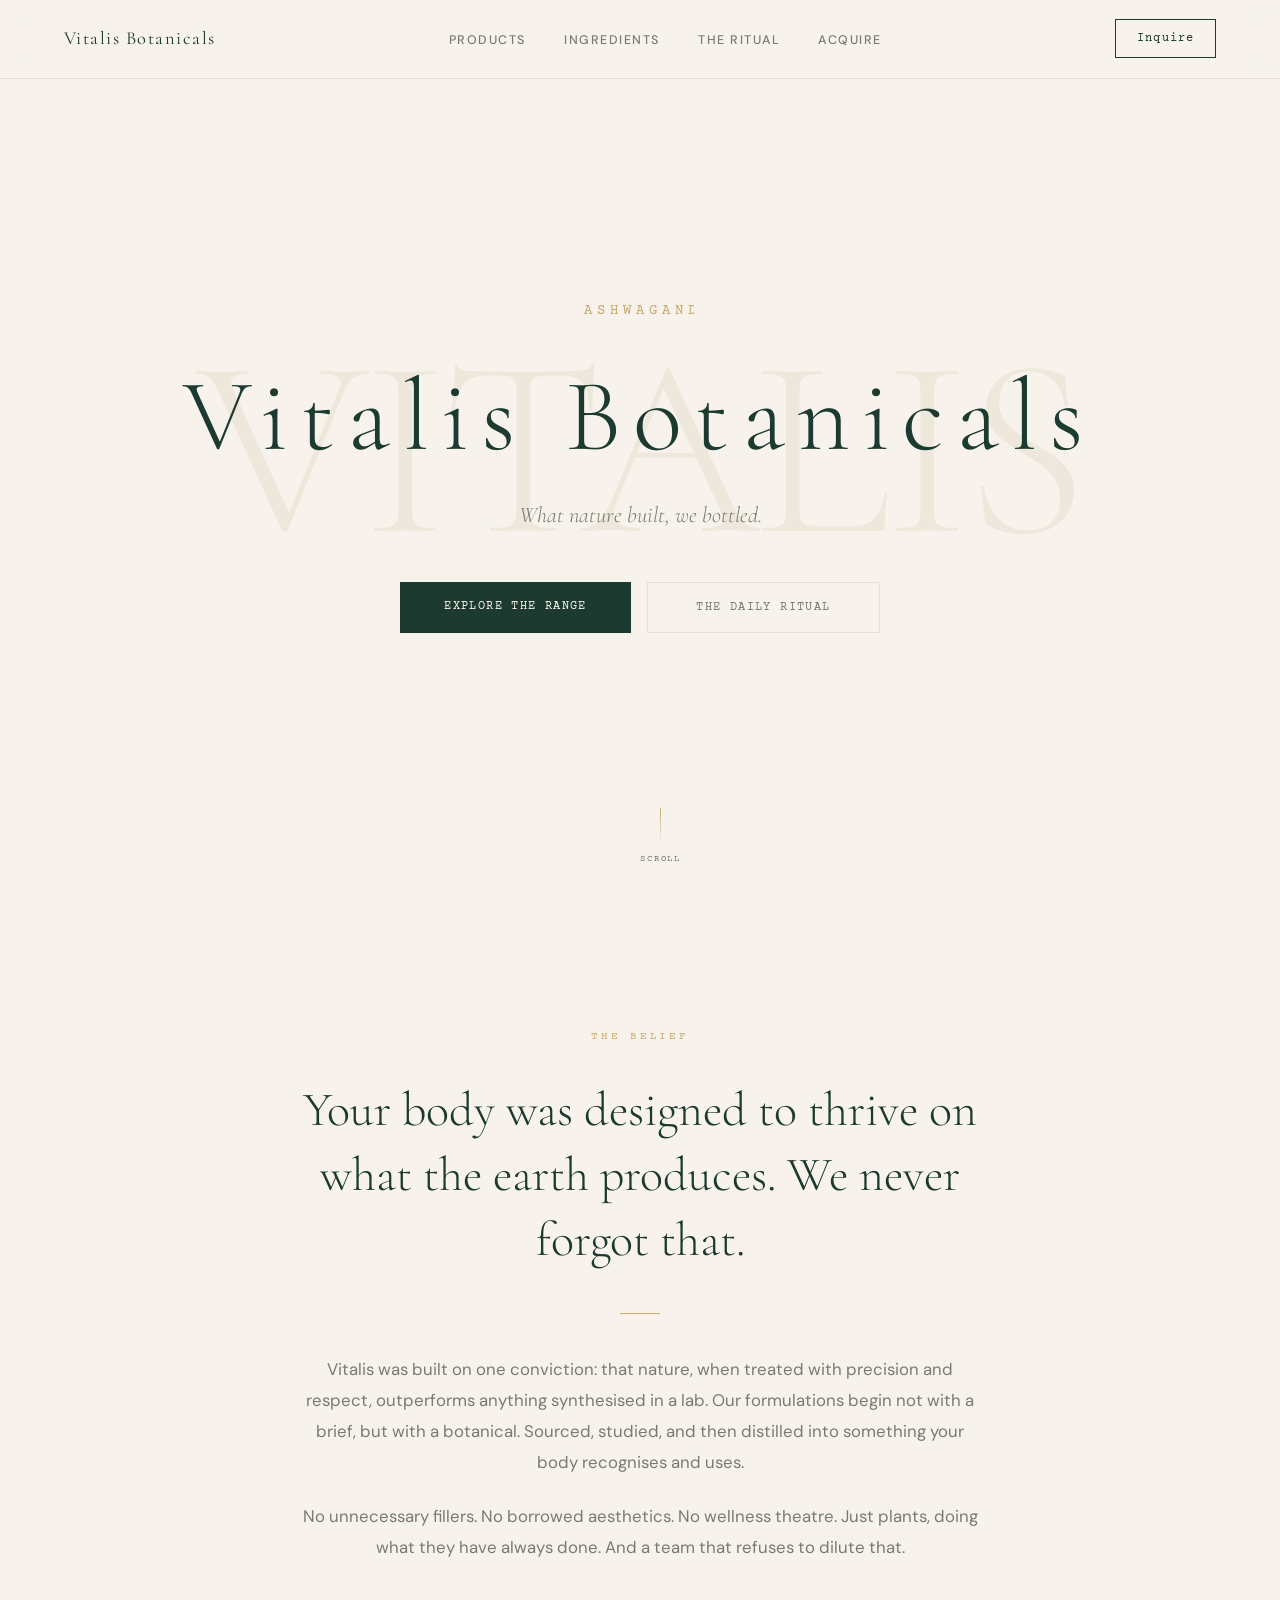
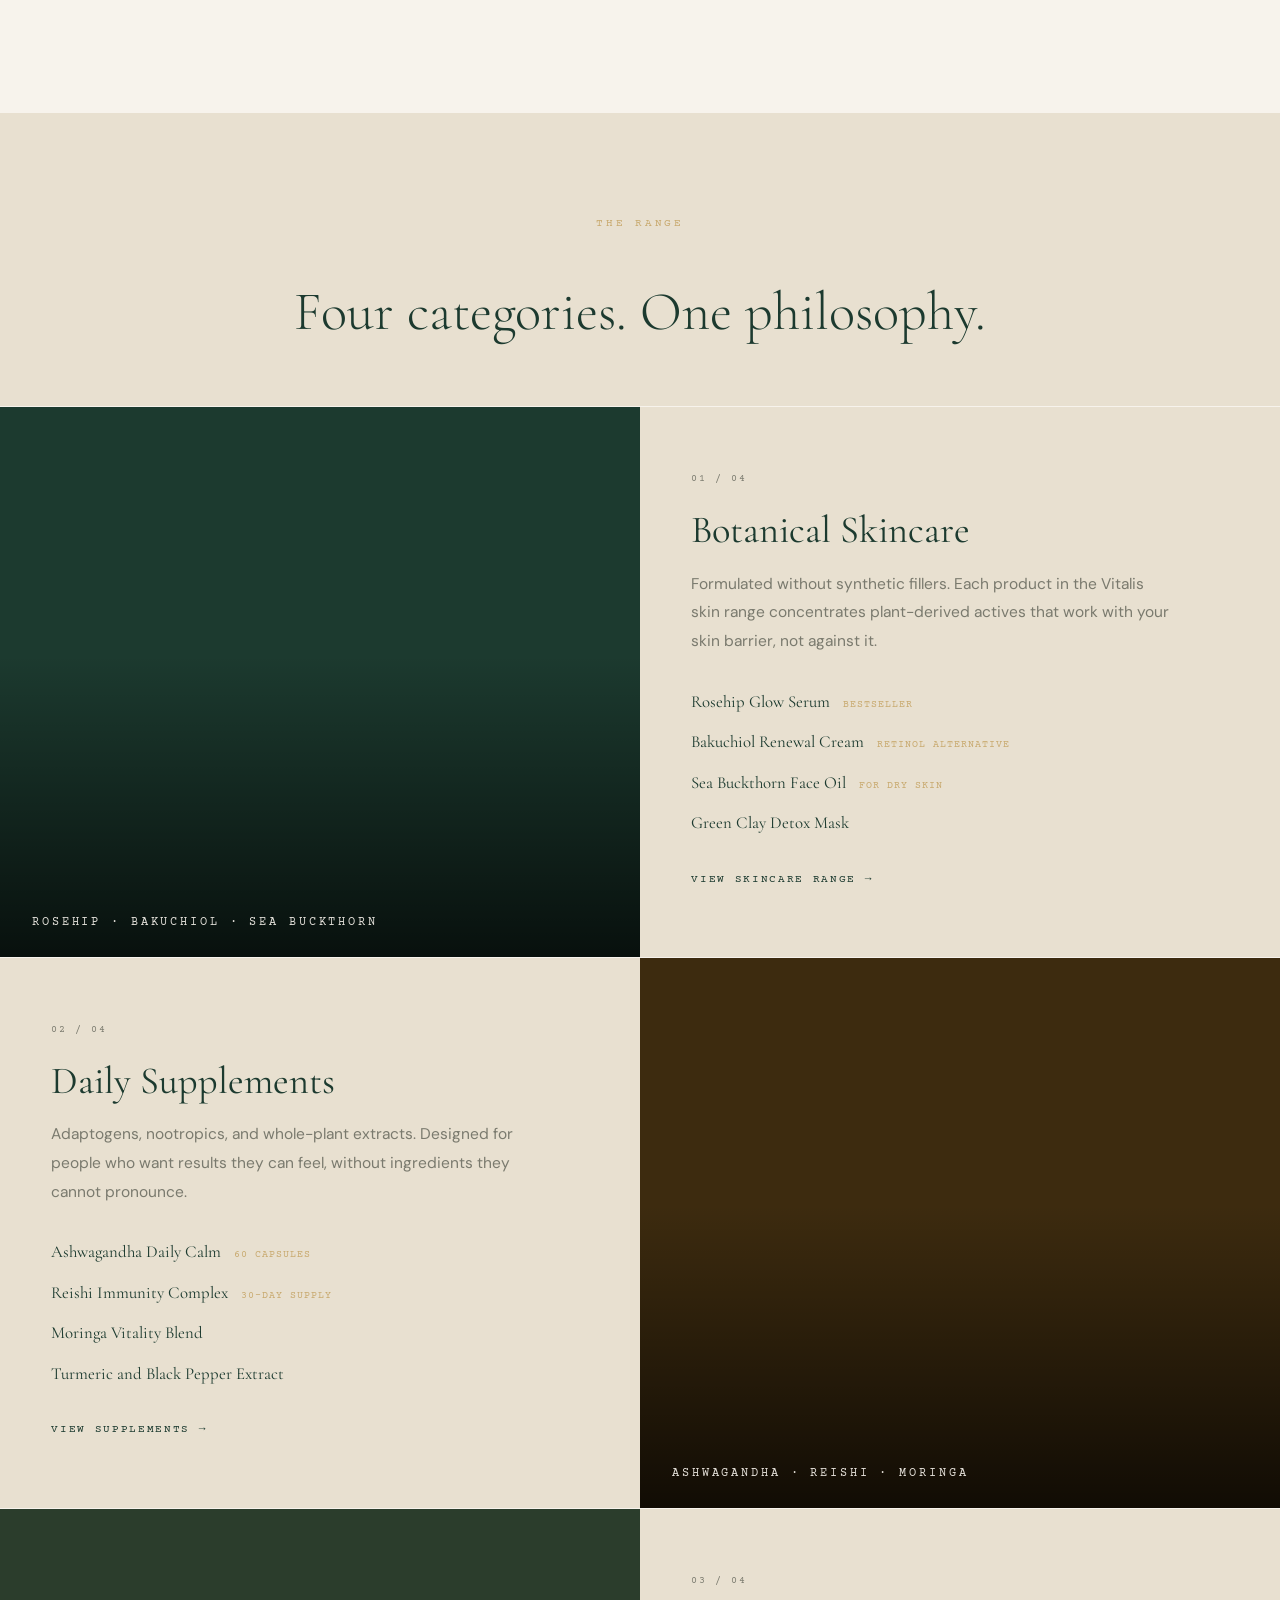
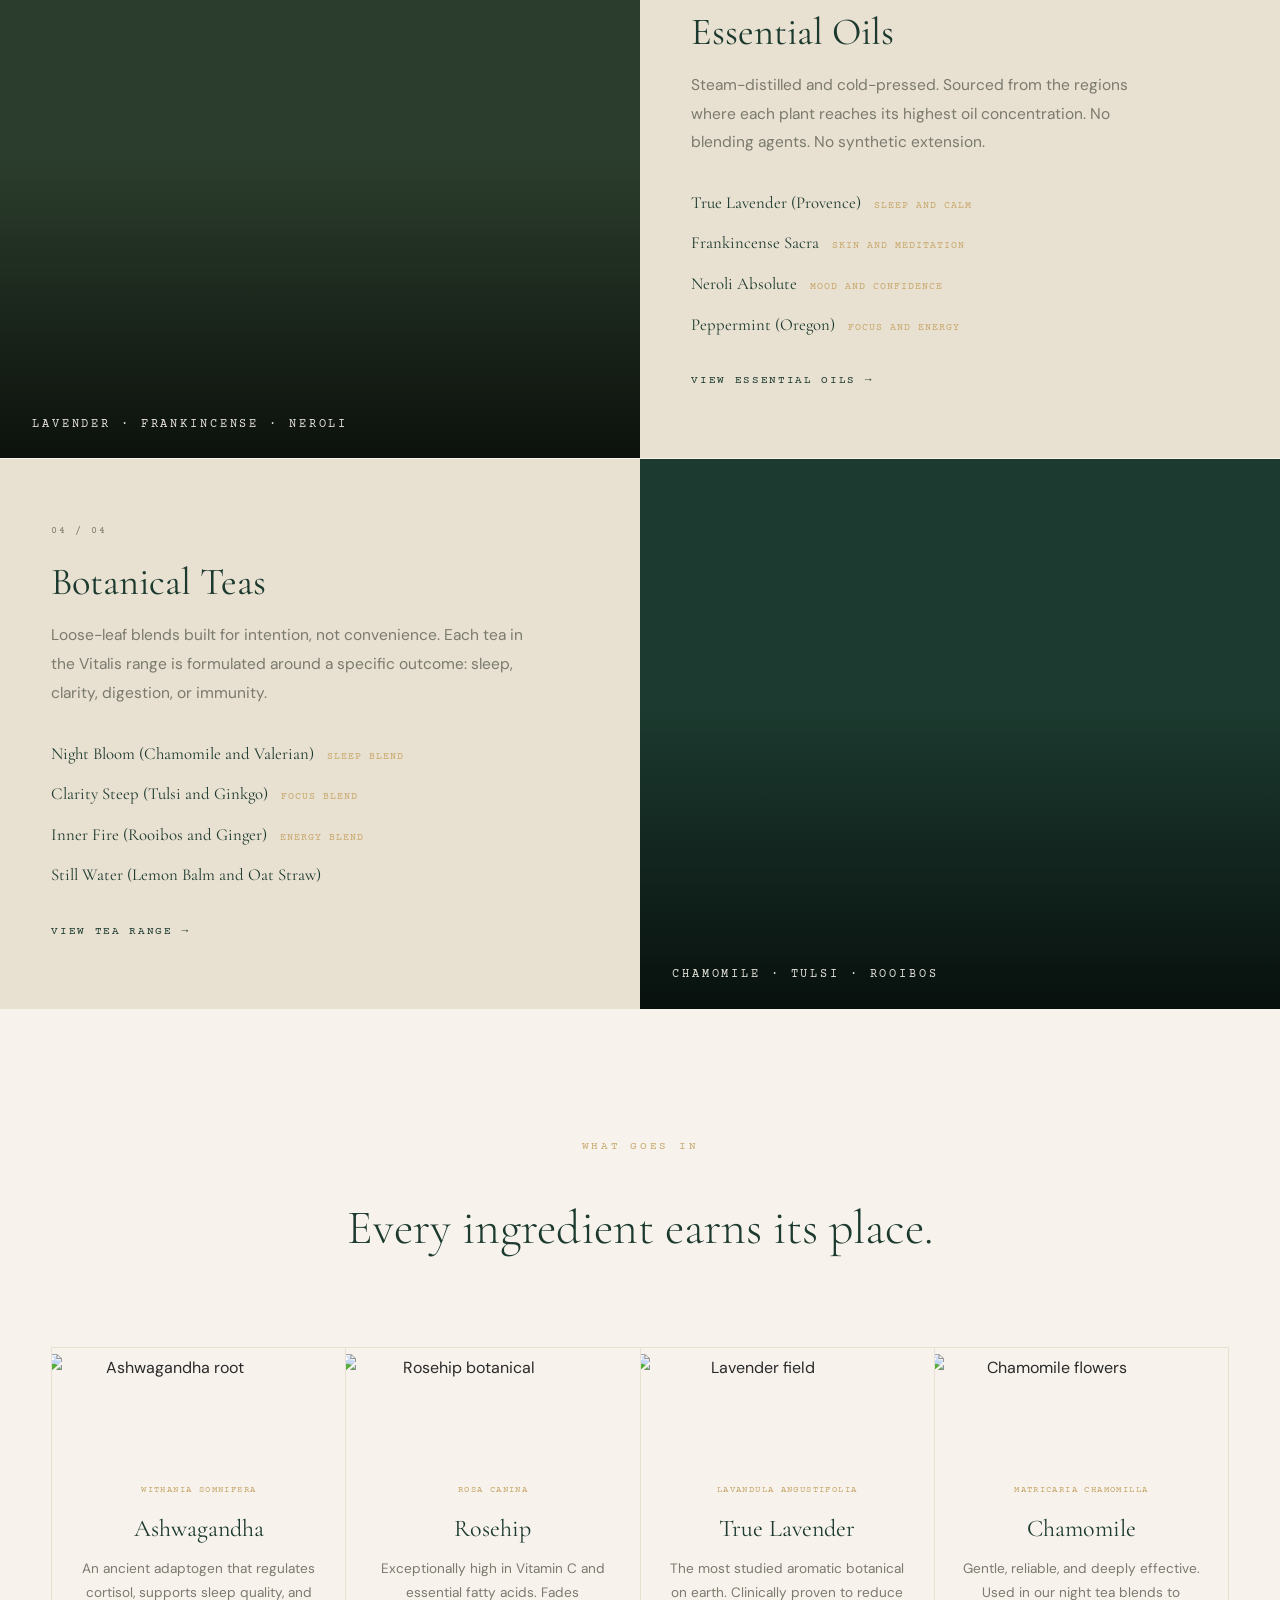
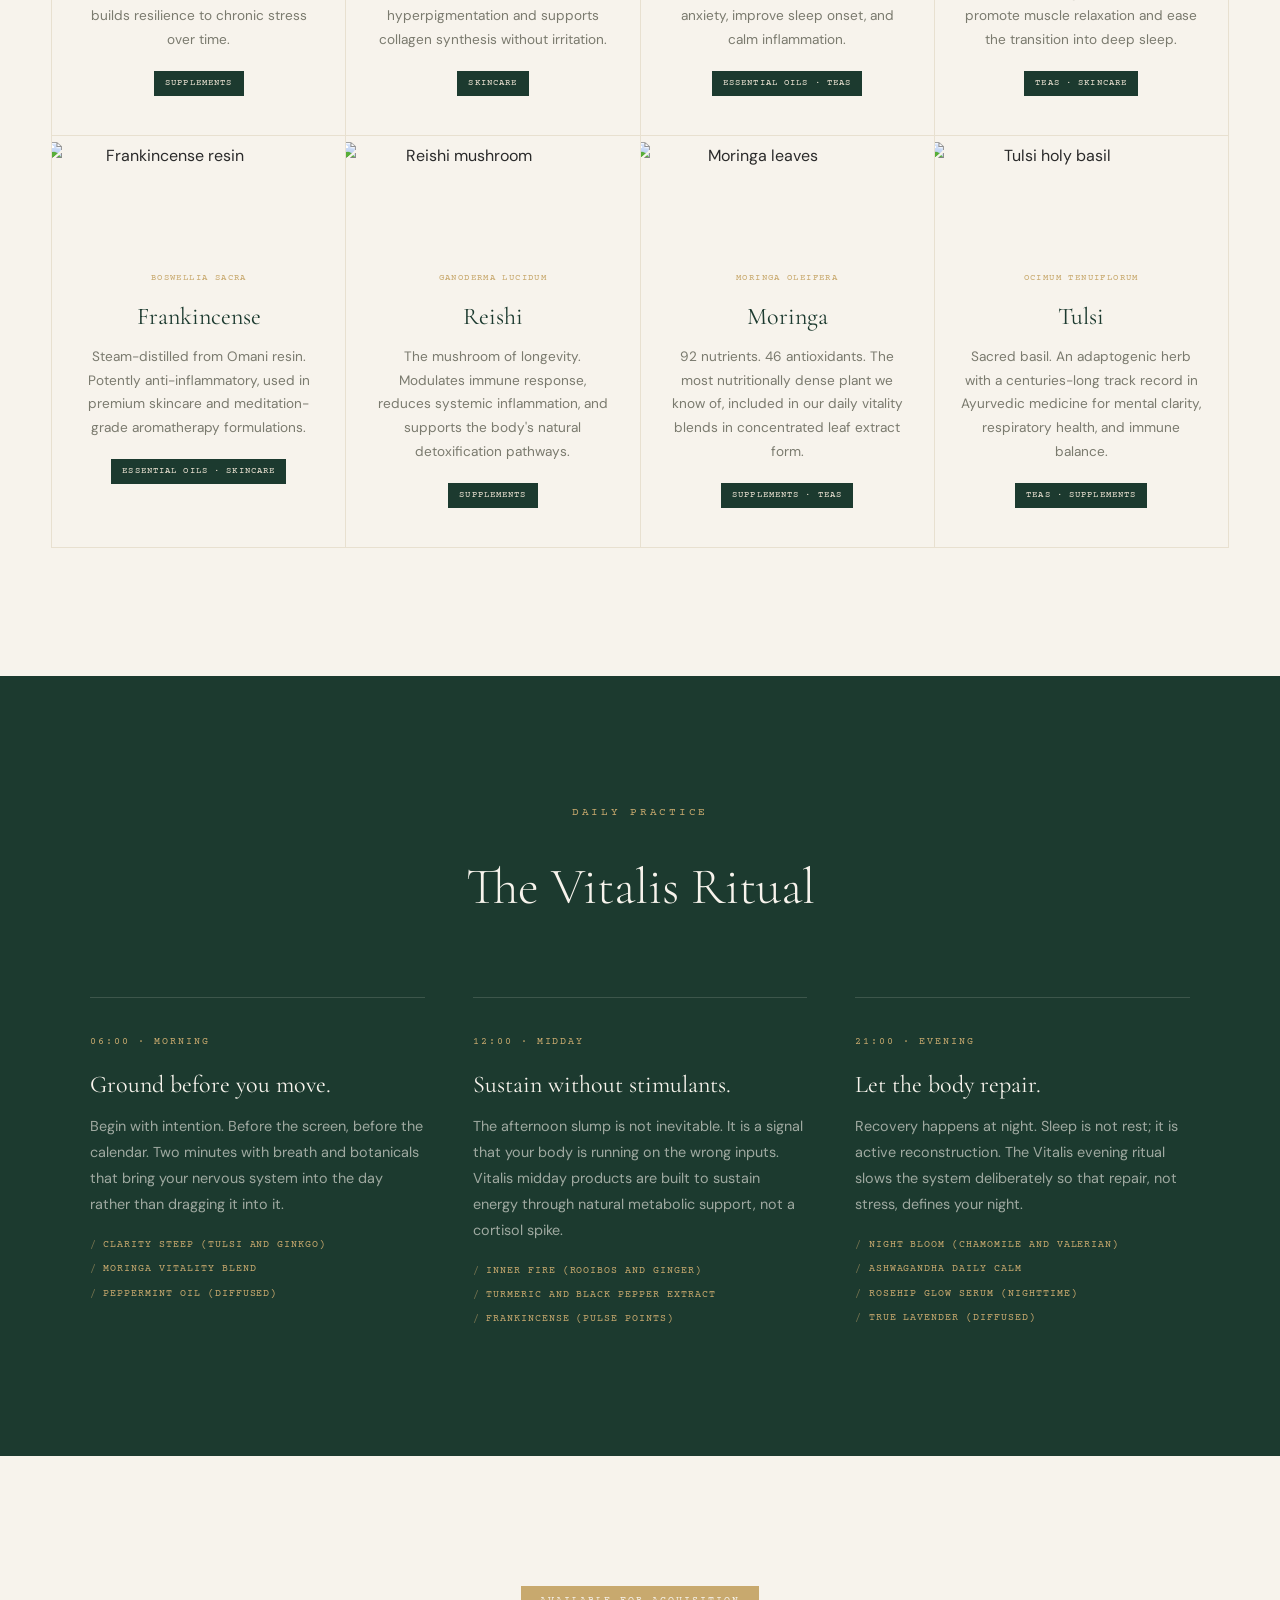
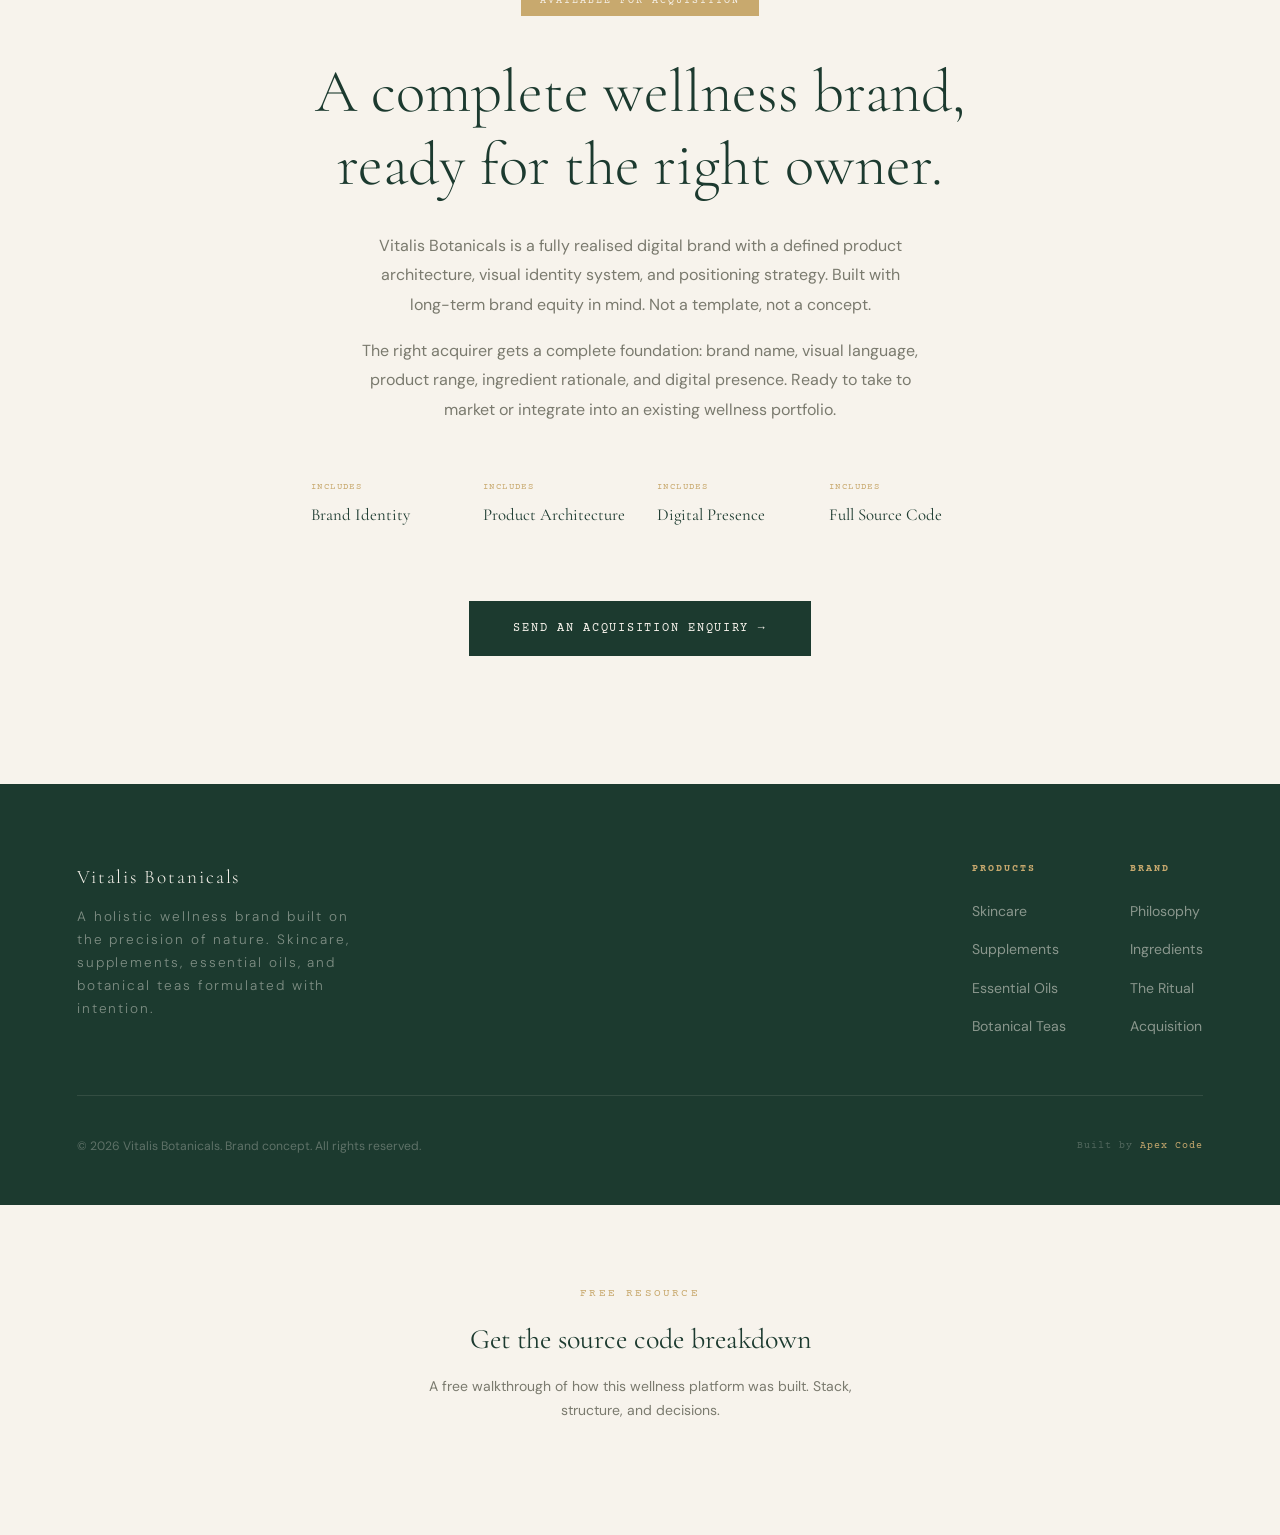
==== commit 551a5e5a: "Add Kit form section with heading and copy" ====
--- a/index.html
+++ b/index.html
@@ -1054,6 +1054,130 @@
         animation: none !important;
       }
     }
+
+    /* ── PRODUCT MODALS ── */
+    .modal-overlay {
+      position: fixed;
+      inset: 0;
+      z-index: 500;
+      background: rgba(28, 58, 47, 0.55);
+      backdrop-filter: blur(4px);
+      opacity: 0;
+      pointer-events: none;
+      transition: opacity 0.35s ease;
+    }
+    .modal-overlay.open {
+      opacity: 1;
+      pointer-events: all;
+    }
+    .modal-panel {
+      position: absolute;
+      bottom: 0; left: 0; right: 0;
+      background: var(--linen);
+      border-top: 1px solid var(--parchment);
+      max-height: 88vh;
+      overflow-y: auto;
+      transform: translateY(100%);
+      transition: transform 0.45s cubic-bezier(0.22, 1, 0.36, 1);
+      padding: 2.5rem 5vw 4rem;
+    }
+    .modal-overlay.open .modal-panel {
+      transform: translateY(0);
+    }
+    .modal-header {
+      display: flex;
+      justify-content: space-between;
+      align-items: flex-start;
+      margin-bottom: 2.5rem;
+      border-bottom: 1px solid var(--parchment);
+      padding-bottom: 1.5rem;
+    }
+    .modal-header h2 {
+      font-family: var(--serif);
+      font-size: clamp(1.6rem, 3vw, 2.4rem);
+      font-weight: 300;
+      color: var(--forest);
+    }
+    .modal-header p {
+      font-size: 0.85rem;
+      color: var(--muted);
+      margin-top: 0.35rem;
+      max-width: 480px;
+      line-height: 1.6;
+    }
+    .modal-close {
+      background: none;
+      border: 1px solid var(--parchment);
+      width: 2.4rem;
+      height: 2.4rem;
+      border-radius: 50%;
+      cursor: pointer;
+      font-size: 1rem;
+      color: var(--muted);
+      display: flex;
+      align-items: center;
+      justify-content: center;
+      flex-shrink: 0;
+      margin-left: 1.5rem;
+      transition: border-color 0.2s, color 0.2s;
+    }
+    .modal-close:hover { border-color: var(--forest); color: var(--forest); }
+    .modal-grid {
+      display: grid;
+      grid-template-columns: repeat(auto-fill, minmax(220px, 1fr));
+      gap: 1.5rem;
+    }
+    .modal-product {
+      background: white;
+      border: 1px solid var(--parchment);
+      overflow: hidden;
+    }
+    .modal-product-img {
+      width: 100%;
+      aspect-ratio: 4 / 3;
+      object-fit: cover;
+      display: block;
+    }
+    .modal-product-body {
+      padding: 1.1rem 1.2rem 1.4rem;
+    }
+    .modal-product-name {
+      font-family: var(--serif);
+      font-size: 1.05rem;
+      font-weight: 400;
+      color: var(--ink);
+      line-height: 1.35;
+      margin-bottom: 0.3rem;
+    }
+    .modal-product-note {
+      font-size: 0.72rem;
+      letter-spacing: 0.1em;
+      text-transform: uppercase;
+      color: var(--muted);
+      margin-bottom: 0.9rem;
+    }
+    .modal-product-footer {
+      display: flex;
+      justify-content: space-between;
+      align-items: center;
+    }
+    .modal-product-price {
+      font-family: var(--mono);
+      font-size: 0.9rem;
+      color: var(--forest);
+    }
+    .modal-product-btn {
+      font-size: 0.7rem;
+      letter-spacing: 0.1em;
+      text-transform: uppercase;
+      color: var(--amber);
+      border: 1px solid var(--amber);
+      padding: 0.35rem 0.75rem;
+      cursor: pointer;
+      background: none;
+      transition: background 0.2s, color 0.2s;
+    }
+    .modal-product-btn:hover { background: var(--amber); color: white; }
   </style>
 </head>
 <body>
@@ -1159,7 +1283,7 @@
             <span class="product-item-name">Green Clay Detox Mask</span>
           </div>
         </div>
-        <a href="#" class="product-link">View Skincare Range &#8594;</a>
+        <a href="#" class="product-link" onclick="openModal('skincare');return false;">View Skincare Range &#8594;</a>
       </div>
     </div>
 
@@ -1185,7 +1309,7 @@
             <span class="product-item-name">Turmeric and Black Pepper Extract</span>
           </div>
         </div>
-        <a href="#" class="product-link">View Supplements &#8594;</a>
+        <a href="#" class="product-link" onclick="openModal('supplements');return false;">View Supplements &#8594;</a>
       </div>
       <div class="product-visual amber-bg" style="background-image: url('https://images.unsplash.com/photo-1505576399279-565b52d4ac71?w=800&q=80&fit=crop')">
         <div class="product-visual-inner">
@@ -1223,7 +1347,7 @@
             <span class="product-item-note">Focus and energy</span>
           </div>
         </div>
-        <a href="#" class="product-link">View Essential Oils &#8594;</a>
+        <a href="#" class="product-link" onclick="openModal('oils');return false;">View Essential Oils &#8594;</a>
       </div>
     </div>
 
@@ -1250,7 +1374,7 @@
             <span class="product-item-name">Still Water (Lemon Balm and Oat Straw)</span>
           </div>
         </div>
-        <a href="#" class="product-link">View Tea Range &#8594;</a>
+        <a href="#" class="product-link" onclick="openModal('teas');return false;">View Tea Range &#8594;</a>
       </div>
       <div class="product-visual">
         <div class="tea-grid">
@@ -1522,5 +1646,108 @@
     }
   </script>
 
+  <!-- PRODUCT MODALS -->
+  <div class="modal-overlay" id="productModal" role="dialog" aria-modal="true" aria-labelledby="modalTitle">
+    <div class="modal-panel">
+      <div class="modal-header">
+        <div>
+          <h2 id="modalTitle"></h2>
+          <p id="modalDesc"></p>
+        </div>
+        <button class="modal-close" onclick="closeModal()" aria-label="Close">&times;</button>
+      </div>
+      <div class="modal-grid" id="modalGrid"></div>
+    </div>
+  </div>
+
+  <script>
+    const MODAL_DATA = {
+      skincare: {
+        title: 'Botanical Skincare',
+        desc: 'Formulated without synthetic fillers. Each product concentrates plant-derived actives that work with your skin barrier, not against it.',
+        products: [
+          { name: 'Rosehip Glow Serum', note: 'Bestseller', price: '$38', img: 'https://res.cloudinary.com/dxpixllzg/image/upload/v1784044334/ela-de-pure-dELSBwgHZNw-unsplash_r7vto3.jpg' },
+          { name: 'Bakuchiol Renewal Cream', note: 'Retinol alternative', price: '$45', img: 'https://res.cloudinary.com/dxpixllzg/image/upload/v1784044335/kimia-kazemi--ZzOk7Stu9I-unsplash_zxsmeq.jpg' },
+          { name: 'Sea Buckthorn Face Oil', note: 'For dry skin', price: '$52', img: 'https://res.cloudinary.com/dxpixllzg/image/upload/v1784044336/mery-khachatryan-erBO-SkpbjI-unsplash_sbcmd3.jpg' },
+          { name: 'Green Clay Detox Mask', note: 'Deep cleanse', price: '$28', img: 'https://res.cloudinary.com/dxpixllzg/image/upload/v1784044660/Green_Clay_Detox_Mask_tkr5gi.jpg' },
+        ]
+      },
+      supplements: {
+        title: 'Daily Supplements',
+        desc: 'Adaptogens, nootropics, and whole-plant extracts. Designed for results you can feel, without ingredients you cannot pronounce.',
+        products: [
+          { name: 'Ashwagandha Daily Calm', note: '60 capsules', price: '$34', img: 'https://res.cloudinary.com/dxpixllzg/image/upload/v1784044741/supliful-supplements-on-demand-ZL5PSYBfPwk-unsplash_csgzxp.jpg' },
+          { name: 'Reishi Immunity Complex', note: '30-day supply', price: '$42', img: 'https://res.cloudinary.com/dxpixllzg/image/upload/v1784044881/reishi_erurwu.jpg' },
+          { name: 'Moringa Vitality Blend', note: 'Whole-leaf powder', price: '$29', img: 'https://res.cloudinary.com/dxpixllzg/image/upload/v1784045061/moringa_iopdmr.webp' },
+          { name: 'Turmeric & Black Pepper Extract', note: 'Anti-inflammatory', price: '$32', img: 'https://res.cloudinary.com/dxpixllzg/image/upload/v1784045158/turmeric_lv1ivq.jpg' },
+        ]
+      },
+      oils: {
+        title: 'Essential Oils',
+        desc: 'Steam-distilled and cold-pressed. Sourced from the regions where each plant reaches its highest oil concentration. No blending agents.',
+        products: [
+          { name: 'True Lavender (Provence)', note: 'Sleep and calm', price: '$24', img: 'https://res.cloudinary.com/dxpixllzg/image/upload/v1784045369/nicholas-safran-KajBZdnjafQ-unsplash_vib4xt.jpg' },
+          { name: 'Frankincense Sacra', note: 'Skin and meditation', price: '$38', img: 'https://res.cloudinary.com/dxpixllzg/image/upload/v1784045478/trnava-university-M-HX1_nmBvk-unsplash_sbe3jc.jpg' },
+          { name: 'Neroli Absolute', note: 'Mood and confidence', price: '$46', img: 'https://res.cloudinary.com/dxpixllzg/image/upload/v1784045616/neroli_s6zsye.jpg' },
+          { name: 'Peppermint (Oregon)', note: 'Focus and energy', price: '$19', img: 'https://res.cloudinary.com/dxpixllzg/image/upload/v1784045749/peppermint_etz6lk.avif' },
+        ]
+      },
+      teas: {
+        title: 'Botanical Teas',
+        desc: 'Loose-leaf blends built for intention, not convenience. Each blend is formulated around a specific outcome: sleep, clarity, digestion, or immunity.',
+        products: [
+          { name: 'Night Bloom', note: 'Chamomile & Valerian — Sleep blend', price: '$22', img: 'https://res.cloudinary.com/dxpixllzg/image/upload/v1784045866/nia-ramirez-C1dunESLYBQ-unsplash_wagddz.jpg' },
+          { name: 'Clarity Steep', note: 'Tulsi & Ginkgo — Focus blend', price: '$24', img: 'https://res.cloudinary.com/dxpixllzg/image/upload/v1784046502/tulsi_ovfb0r.webp' },
+          { name: 'Inner Fire', note: 'Rooibos & Ginger — Energy blend', price: '$20', img: 'https://res.cloudinary.com/dxpixllzg/image/upload/v1784046615/ginger_inq4jt.webp' },
+          { name: 'Still Water', note: 'Lemon Balm & Oat Straw — Calm blend', price: '$22', img: 'https://res.cloudinary.com/dxpixllzg/image/upload/v1784046834/Lemon-Balm-Oat-Straw-Tea_tffgon.jpg' },
+        ]
+      }
+    };
+
+    function openModal(key) {
+      const data = MODAL_DATA[key];
+      if (!data) return;
+      document.getElementById('modalTitle').textContent = data.title;
+      document.getElementById('modalDesc').textContent = data.desc;
+      document.getElementById('modalGrid').innerHTML = data.products.map(p => `
+        <div class="modal-product">
+          <img class="modal-product-img" src="${p.img}" alt="${p.name}" loading="lazy">
+          <div class="modal-product-body">
+            <div class="modal-product-name">${p.name}</div>
+            <div class="modal-product-note">${p.note}</div>
+            <div class="modal-product-footer">
+              <span class="modal-product-price">${p.price}</span>
+              <button class="modal-product-btn">Add to bag</button>
+            </div>
+          </div>
+        </div>
+      `).join('');
+      const overlay = document.getElementById('productModal');
+      overlay.classList.add('open');
+      document.body.style.overflow = 'hidden';
+    }
+
+    function closeModal() {
+      document.getElementById('productModal').classList.remove('open');
+      document.body.style.overflow = '';
+    }
+
+    document.getElementById('productModal').addEventListener('click', function(e) {
+      if (e.target === this) closeModal();
+    });
+
+    document.addEventListener('keydown', function(e) {
+      if (e.key === 'Escape') closeModal();
+    });
+  </script>
+
+  <section style="padding: 80px 24px; text-align: center; background: var(--linen);">
+    <div style="max-width: 480px; margin: 0 auto;">
+      <p style="font-family: var(--mono); font-size: 11px; letter-spacing: 0.2em; text-transform: uppercase; color: var(--amber); margin-bottom: 12px;">Free resource</p>
+      <h2 style="font-family: var(--serif); font-size: 28px; font-weight: 400; color: var(--forest); margin-bottom: 12px;">Get the source code breakdown</h2>
+      <p style="font-family: var(--sans); font-size: 14px; color: var(--muted); margin-bottom: 32px;">A free walkthrough of how this wellness platform was built. Stack, structure, and decisions.</p>
+      <script async data-uid="fbd7832bdf" src="https://apex-code-studio.kit.com/fbd7832bdf/index.js"></script>
+    </div>
+  </section>
 </body>
 </html>
